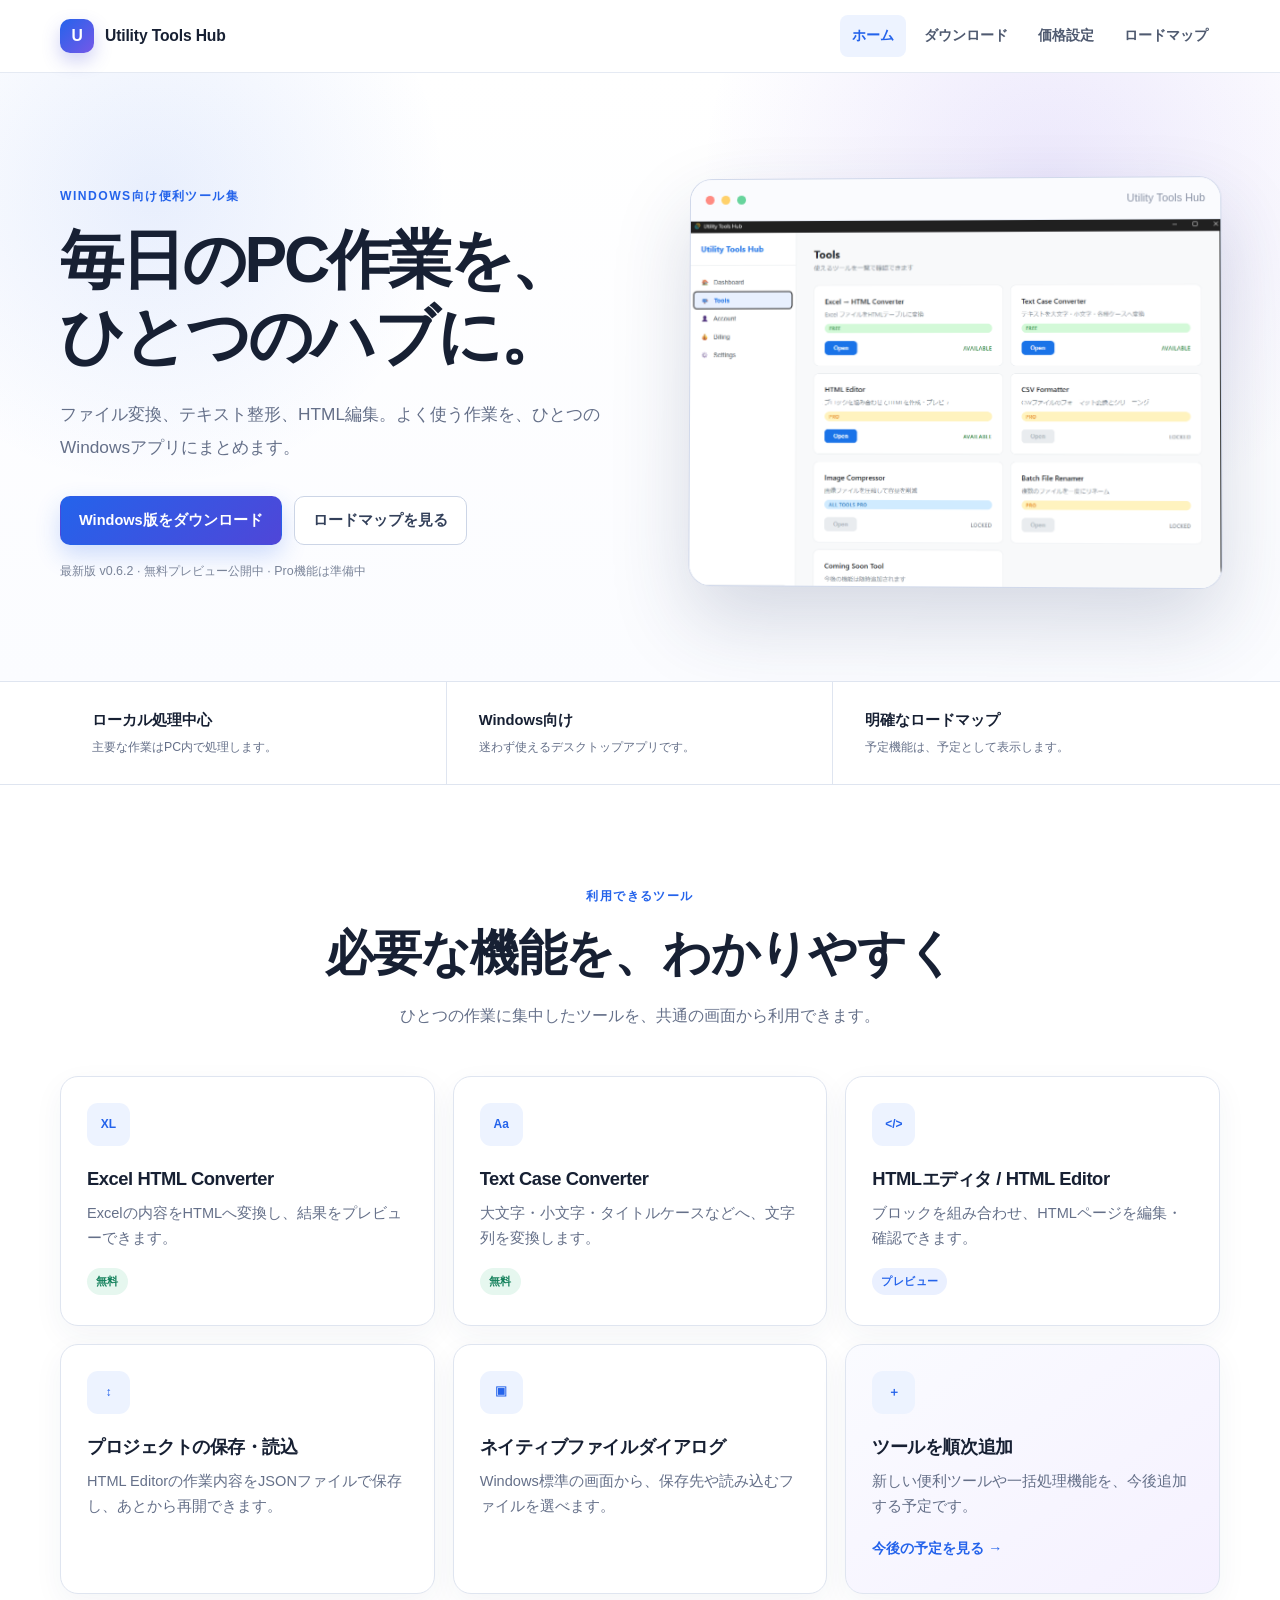
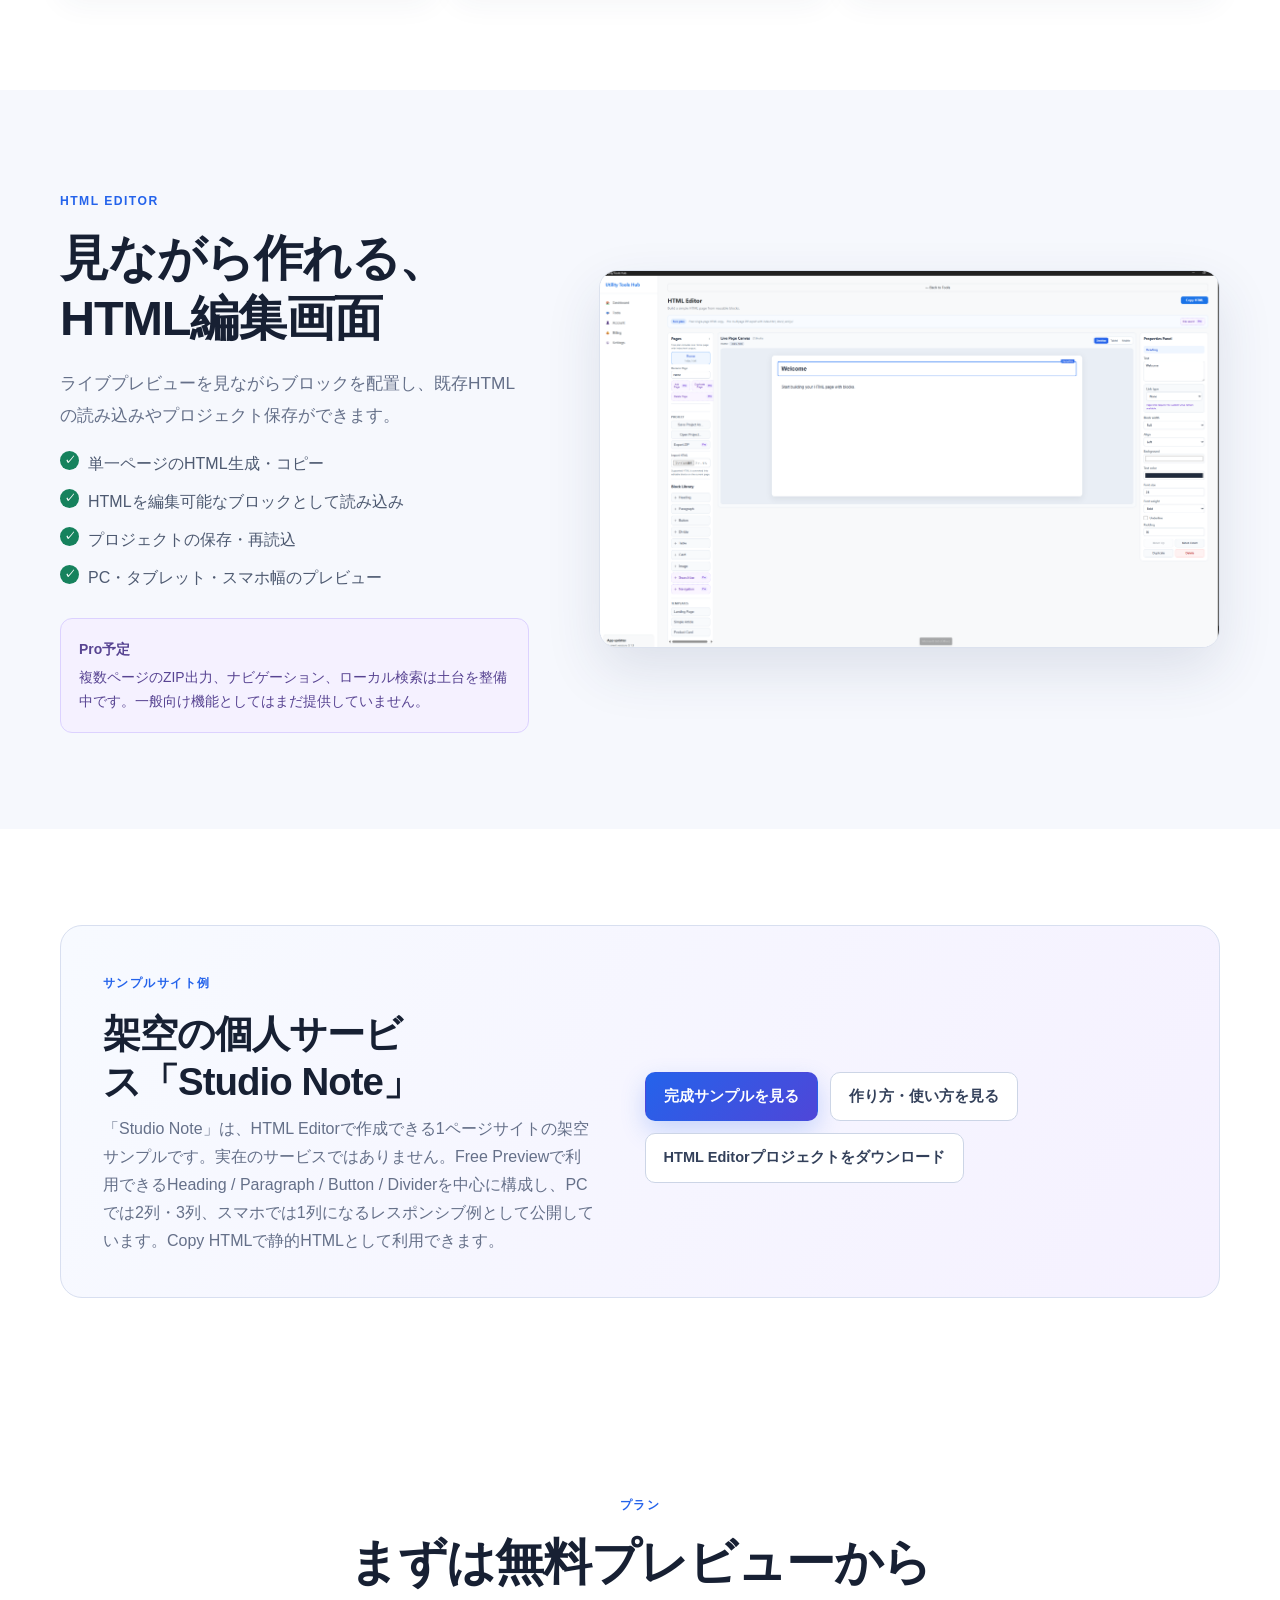
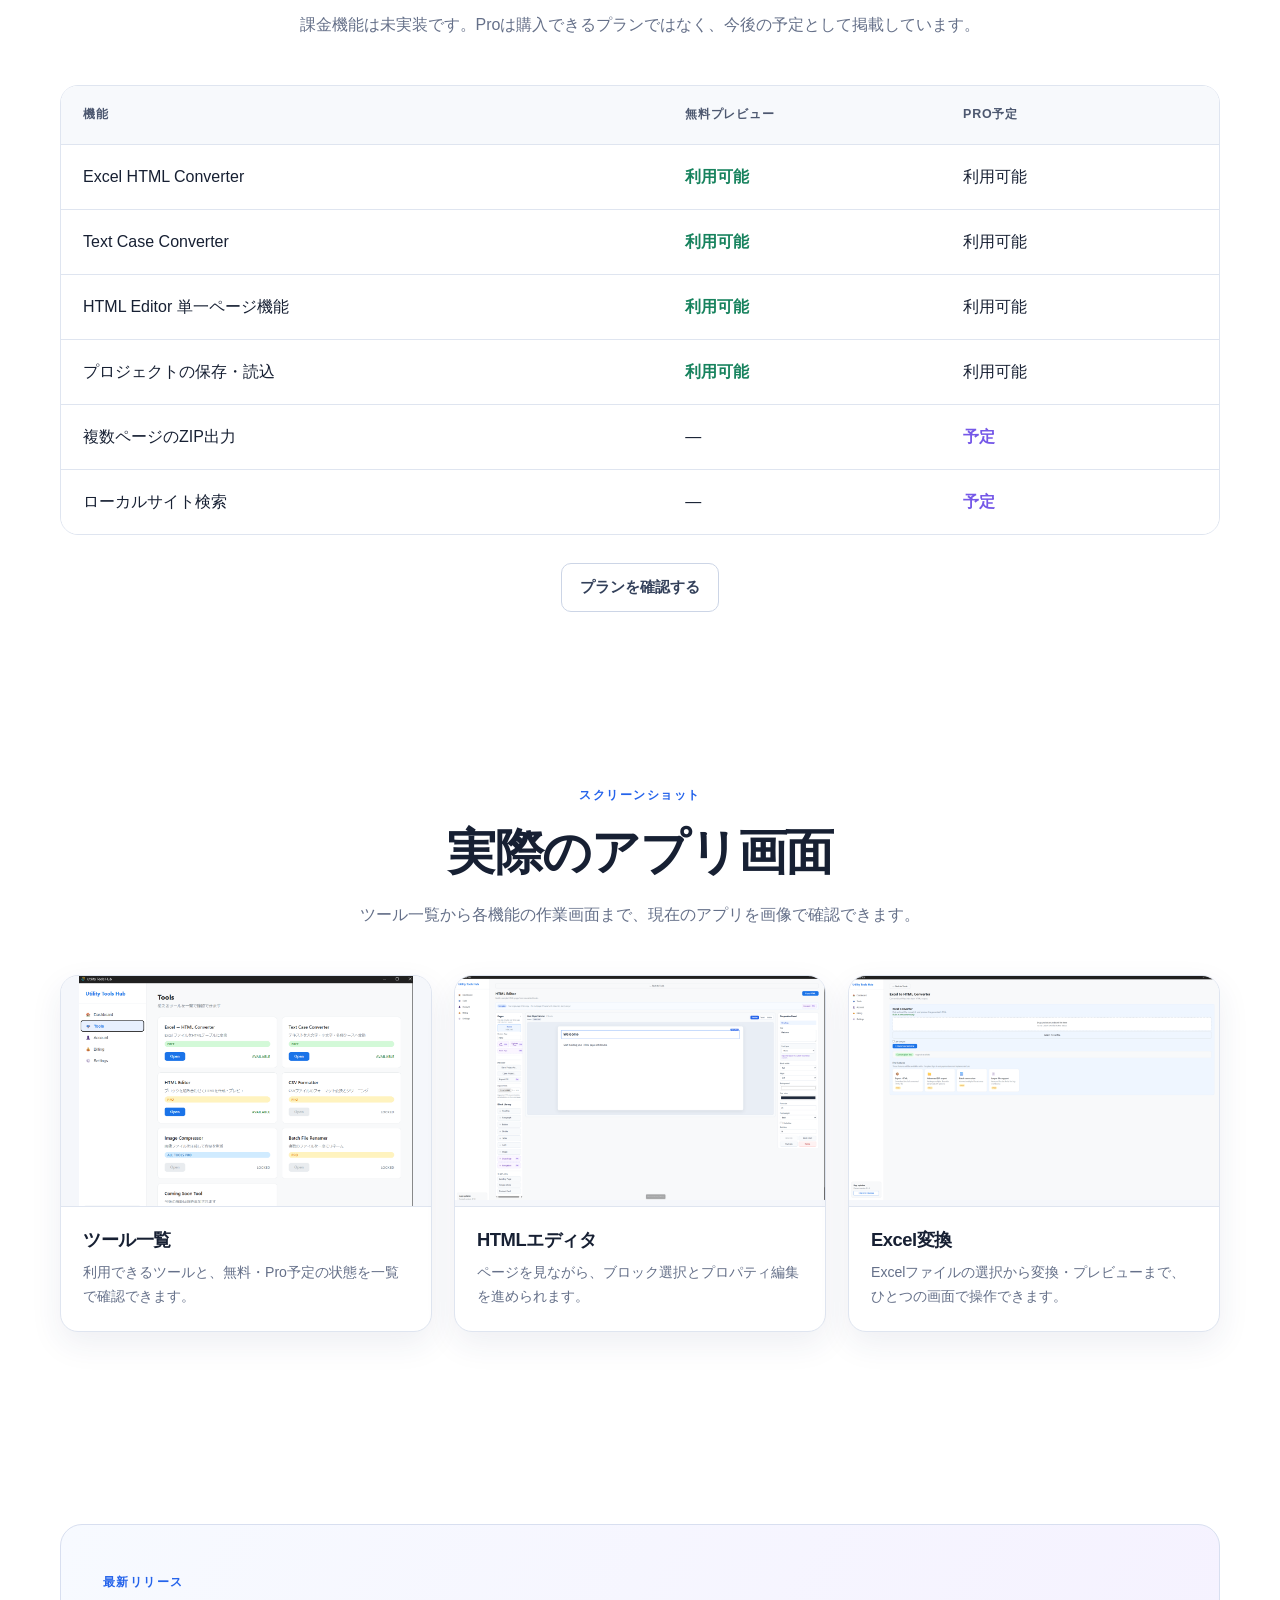
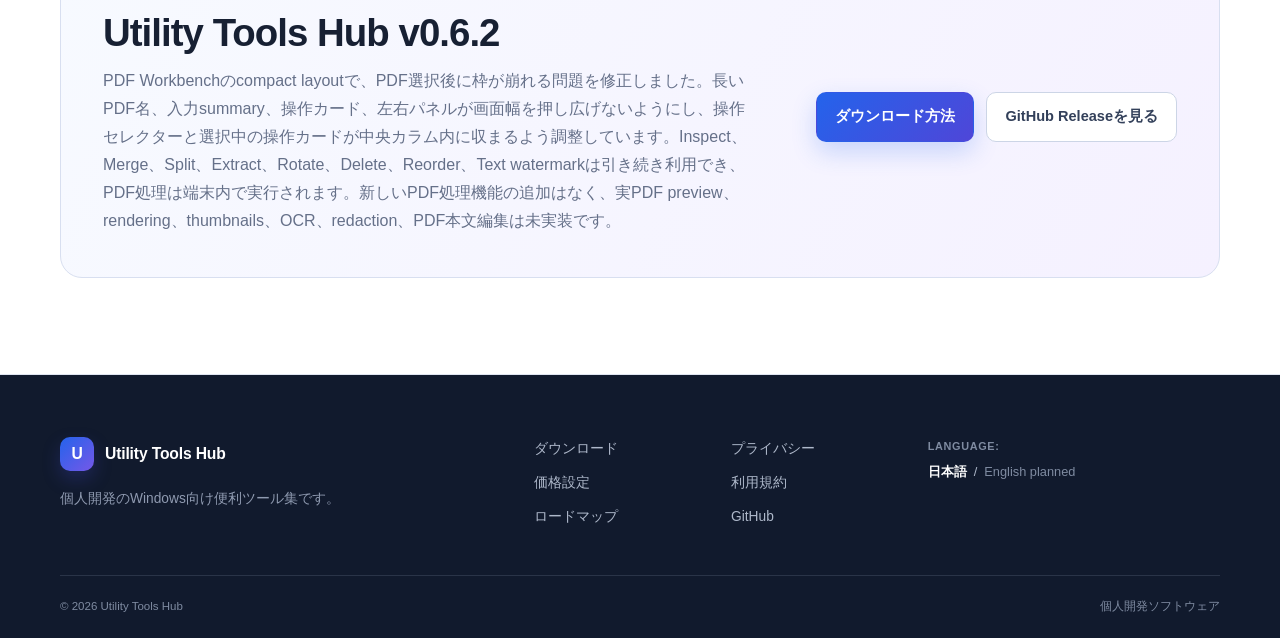
==== index.html @ f4c3e07c "Update website for v0.6.2" ====
<!doctype html>
<html lang="ja">
<head>
  <meta charset="utf-8">
  <meta name="viewport" content="width=device-width, initial-scale=1">
  <meta name="description" content="Utility Tools Hubは、ファイル変換やテキスト整形、HTML編集をまとめたWindows向け便利ツール集です。">
  <title>Utility Tools Hub — 毎日のPC作業をひとつに</title>
  <link rel="canonical" href="https://glaylukis-cpu.github.io/utility-tools-hub-site/">
  <link rel="alternate" hreflang="ja" href="https://glaylukis-cpu.github.io/utility-tools-hub-site/">
  <link rel="stylesheet" href="css/style.css">
</head>
<body>
  <a class="skip-link" href="#main">本文へ移動</a>
  <header class="site-header">
    <div class="container nav-wrap">
      <a class="brand" href="index.html" aria-label="Utility Tools Hub ホーム"><span class="brand-mark">U</span><span>Utility Tools Hub</span></a>
      <nav class="site-nav" aria-label="メインナビゲーション">
        <a href="index.html" aria-current="page">ホーム</a>
        <a href="download.html">ダウンロード</a>
        <a href="pricing.html">価格設定</a>
        <a href="roadmap.html">ロードマップ</a>
      </nav>
    </div>
  </header>

  <main id="main">
    <section class="hero">
      <div class="container hero-grid">
        <div>
          <span class="eyebrow">Windows向け便利ツール集</span>
          <h1>毎日のPC作業を、<br>ひとつのハブに。</h1>
          <p class="hero-copy">ファイル変換、テキスト整形、HTML編集。よく使う作業を、ひとつのWindowsアプリにまとめます。</p>
          <div class="button-row">
            <a class="button button-primary" href="download.html">Windows版をダウンロード</a>
            <a class="button button-secondary" href="roadmap.html">ロードマップを見る</a>
          </div>
          <p class="microcopy">最新版 v0.6.2 · 無料プレビュー公開中 · Pro機能は準備中</p>
        </div>
        <figure class="product-window product-screenshot-frame">
          <div class="window-bar"><span></span><span></span><span></span><small>Utility Tools Hub</small></div>
          <img class="product-screenshot" src="assets/screenshots/tools-overview.png" alt="Utility Tools Hubのツール一覧画面" loading="lazy">
        </figure>
      </div>
    </section>

    <section class="trust-strip" aria-label="製品方針">
      <div class="container trust-grid">
        <div><strong>ローカル処理中心</strong><span>主要な作業はPC内で処理します。</span></div>
        <div><strong>Windows向け</strong><span>迷わず使えるデスクトップアプリです。</span></div>
        <div><strong>明確なロードマップ</strong><span>予定機能は、予定として表示します。</span></div>
      </div>
    </section>

    <section class="section">
      <div class="container">
        <div class="section-heading"><span class="eyebrow">利用できるツール</span><h2>必要な機能を、わかりやすく</h2><p>ひとつの作業に集中したツールを、共通の画面から利用できます。</p></div>
        <div class="card-grid three-col">
          <article class="feature-card"><span class="icon-chip">XL</span><h3>Excel HTML Converter</h3><p>Excelの内容をHTMLへ変換し、結果をプレビューできます。</p><span class="status status-free">無料</span></article>
          <article class="feature-card"><span class="icon-chip">Aa</span><h3>Text Case Converter</h3><p>大文字・小文字・タイトルケースなどへ、文字列を変換します。</p><span class="status status-free">無料</span></article>
          <article class="feature-card"><span class="icon-chip">&lt;/&gt;</span><h3>HTMLエディタ / HTML Editor</h3><p>ブロックを組み合わせ、HTMLページを編集・確認できます。</p><span class="status status-preview">プレビュー</span></article>
          <article class="feature-card"><span class="icon-chip">↕</span><h3>プロジェクトの保存・読込</h3><p>HTML Editorの作業内容をJSONファイルで保存し、あとから再開できます。</p></article>
          <article class="feature-card"><span class="icon-chip">▣</span><h3>ネイティブファイルダイアログ</h3><p>Windows標準の画面から、保存先や読み込むファイルを選べます。</p></article>
          <article class="feature-card feature-card-muted"><span class="icon-chip">＋</span><h3>ツールを順次追加</h3><p>新しい便利ツールや一括処理機能を、今後追加する予定です。</p><a class="text-link" href="roadmap.html">今後の予定を見る →</a></article>
        </div>
      </div>
    </section>

    <section class="section section-tint">
      <div class="container split-layout">
        <div>
          <span class="eyebrow">HTML Editor</span>
          <h2>見ながら作れる、HTML編集画面</h2>
          <p class="lead">ライブプレビューを見ながらブロックを配置し、既存HTMLの読み込みやプロジェクト保存ができます。</p>
          <ul class="check-list">
            <li>単一ページのHTML生成・コピー</li>
            <li>HTMLを編集可能なブロックとして読み込み</li>
            <li>プロジェクトの保存・再読込</li>
            <li>PC・タブレット・スマホ幅のプレビュー</li>
          </ul>
          <div class="planned-note"><strong>Pro予定</strong><span>複数ページのZIP出力、ナビゲーション、ローカル検索は土台を整備中です。一般向け機能としてはまだ提供していません。</span></div>
        </div>
        <figure class="editor-illustration editor-screenshot-frame">
          <img class="editor-screenshot" src="assets/screenshots/html-editor.png" alt="Utility Tools HubのHTMLエディタ画面" loading="lazy">
        </figure>
      </div>
    </section>

    <section class="section">
      <div class="container release-card">
        <div>
          <span class="eyebrow">サンプルサイト例</span>
          <h2>架空の個人サービス「Studio Note」</h2>
          <p>「Studio Note」は、HTML Editorで作成できる1ページサイトの架空サンプルです。実在のサービスではありません。Free Previewで利用できるHeading / Paragraph / Button / Dividerを中心に構成し、PCでは2列・3列、スマホでは1列になるレスポンシブ例として公開しています。Copy HTMLで静的HTMLとして利用できます。</p>
        </div>
        <div class="button-row">
          <a class="button button-primary" href="examples/studio-note/index.html">完成サンプルを見る</a>
          <a class="button button-secondary" href="examples/studio-note/guide.html">作り方・使い方を見る</a>
          <a class="button button-secondary" href="examples/studio-note/studio-note.uth-html-editor.json" download>HTML Editorプロジェクトをダウンロード</a>
        </div>
      </div>
    </section>

    <section class="section">
      <div class="container">
        <div class="section-heading"><span class="eyebrow">プラン</span><h2>まずは無料プレビューから</h2><p>課金機能は未実装です。Proは購入できるプランではなく、今後の予定として掲載しています。</p></div>
        <div class="comparison-wrap">
          <table class="comparison-table">
            <thead><tr><th>機能</th><th>無料プレビュー</th><th>Pro予定</th></tr></thead>
            <tbody>
              <tr><td>Excel HTML Converter</td><td><span class="table-yes">利用可能</span></td><td>利用可能</td></tr>
              <tr><td>Text Case Converter</td><td><span class="table-yes">利用可能</span></td><td>利用可能</td></tr>
              <tr><td>HTML Editor 単一ページ機能</td><td><span class="table-yes">利用可能</span></td><td>利用可能</td></tr>
              <tr><td>プロジェクトの保存・読込</td><td><span class="table-yes">利用可能</span></td><td>利用可能</td></tr>
              <tr><td>複数ページのZIP出力</td><td>—</td><td><span class="table-planned">予定</span></td></tr>
              <tr><td>ローカルサイト検索</td><td>—</td><td><span class="table-planned">予定</span></td></tr>
            </tbody>
          </table>
        </div>
        <div class="center-action"><a class="button button-secondary" href="pricing.html">プランを確認する</a></div>
      </div>
    </section>

    <section class="section section-compact">
      <div class="container">
        <div class="section-heading"><span class="eyebrow">スクリーンショット</span><h2>実際のアプリ画面</h2><p>ツール一覧から各機能の作業画面まで、現在のアプリを画像で確認できます。</p></div>
        <div class="screenshot-grid">
          <figure class="screenshot-card"><img src="assets/screenshots/tools-overview.png" alt="Utility Tools Hubのツール一覧画面" loading="lazy"><figcaption><h3>ツール一覧</h3><p>利用できるツールと、無料・Pro予定の状態を一覧で確認できます。</p></figcaption></figure>
          <figure class="screenshot-card"><img src="assets/screenshots/html-editor.png" alt="Utility Tools HubのHTMLエディタ画面" loading="lazy"><figcaption><h3>HTMLエディタ</h3><p>ページを見ながら、ブロック選択とプロパティ編集を進められます。</p></figcaption></figure>
          <figure class="screenshot-card"><img src="assets/screenshots/excel-converter.png" alt="Utility Tools HubのExcel変換画面" loading="lazy"><figcaption><h3>Excel変換</h3><p>Excelファイルの選択から変換・プレビューまで、ひとつの画面で操作できます。</p></figcaption></figure>
        </div>
      </div>
    </section>

    <section class="section">
      <div class="container release-card">
        <div><span class="eyebrow">最新リリース</span><h2>Utility Tools Hub v0.6.2</h2><p>PDF Workbenchのcompact layoutで、PDF選択後に枠が崩れる問題を修正しました。長いPDF名、入力summary、操作カード、左右パネルが画面幅を押し広げないようにし、操作セレクターと選択中の操作カードが中央カラム内に収まるよう調整しています。Inspect、Merge、Split、Extract、Rotate、Delete、Reorder、Text watermarkは引き続き利用でき、PDF処理は端末内で実行されます。新しいPDF処理機能の追加はなく、実PDF preview、rendering、thumbnails、OCR、redaction、PDF本文編集は未実装です。</p></div>
        <div class="button-row"><a class="button button-primary" href="download.html">ダウンロード方法</a><a class="button button-secondary" href="https://github.com/glaylukis-cpu/utility-tools-hub/releases/tag/v0.6.2">GitHub Releaseを見る</a></div>
      </div>
    </section>
  </main>

  <footer class="site-footer"><div class="container footer-grid"><div><a class="brand footer-brand" href="index.html"><span class="brand-mark">U</span><span>Utility Tools Hub</span></a><p>個人開発のWindows向け便利ツール集です。</p></div><div class="footer-links"><a href="download.html">ダウンロード</a><a href="pricing.html">価格設定</a><a href="roadmap.html">ロードマップ</a></div><div class="footer-links"><a href="privacy.html">プライバシー</a><a href="terms.html">利用規約</a><a href="https://github.com/glaylukis-cpu/utility-tools-hub">GitHub</a></div><div class="language-switcher" aria-label="表示言語"><span class="language-label">Language:</span><span class="language-current" lang="ja" aria-current="true">日本語</span><span aria-hidden="true">/</span><span class="language-planned" lang="en">English planned</span></div></div><div class="container footer-bottom"><span>© 2026 Utility Tools Hub</span><span>個人開発ソフトウェア</span></div></footer>
</body>
</html>
---- css/style.css ----
:root {
  --ink: #172033;
  --muted: #657089;
  --line: #dfe5f0;
  --surface: #ffffff;
  --surface-soft: #f6f8fd;
  --blue: #2463eb;
  --blue-dark: #1847b8;
  --purple: #7558e8;
  --green: #16825d;
  --amber: #9a6410;
  --shadow: 0 22px 55px rgba(40, 57, 96, .12);
  --radius: 18px;
}

* { box-sizing: border-box; }
html { scroll-behavior: smooth; }
body { margin: 0; color: var(--ink); background: var(--surface); font-family: -apple-system, BlinkMacSystemFont, "Segoe UI", "Yu Gothic UI", "Yu Gothic", "Hiragino Kaku Gothic ProN", Meiryo, sans-serif; line-height: 1.75; overflow-wrap: anywhere; -webkit-font-smoothing: antialiased; }
a { color: inherit; }
img { display: block; max-width: 100%; }
button, input { font: inherit; }
h1, h2, h3, p { margin-top: 0; }
h1, h2, h3 { line-height: 1.24; letter-spacing: -.025em; text-wrap: balance; }
h1 { font-size: clamp(2.6rem, 5.2vw, 4.6rem); margin-bottom: 24px; }
h2 { font-size: clamp(2rem, 3.8vw, 3.25rem); margin-bottom: 18px; }
h3 { font-size: 1.15rem; }

.container { width: min(1160px, calc(100% - 40px)); margin-inline: auto; }
.narrow { width: min(840px, calc(100% - 40px)); }
.skip-link { position: fixed; z-index: 100; top: 10px; left: 10px; padding: 10px 14px; border-radius: 8px; color: #fff; background: var(--ink); transform: translateY(-150%); }
.skip-link:focus { transform: translateY(0); }

.site-header { position: sticky; z-index: 20; top: 0; border-bottom: 1px solid rgba(223, 229, 240, .8); background: rgba(255, 255, 255, .94); backdrop-filter: blur(14px); }
.nav-wrap { min-height: 72px; display: flex; align-items: center; justify-content: space-between; gap: 28px; }
.brand { display: inline-flex; align-items: center; gap: 11px; color: var(--ink); font-size: .98rem; font-weight: 750; text-decoration: none; letter-spacing: -.01em; }
.brand-mark { width: 34px; height: 34px; display: inline-grid; place-items: center; border-radius: 10px; color: #fff; background: linear-gradient(135deg, var(--blue), var(--purple)); box-shadow: 0 8px 18px rgba(67, 76, 214, .25); }
.site-nav { display: flex; align-items: center; gap: 6px; }
.site-nav a { padding: 8px 12px; border-radius: 8px; color: #4f5a70; font-size: .9rem; font-weight: 600; text-decoration: none; }
.site-nav a:hover, .site-nav a[aria-current="page"] { color: var(--blue); background: #edf3ff; }

.hero { overflow: hidden; padding: 104px 0 94px; background: radial-gradient(circle at 82% 18%, rgba(117, 88, 232, .14), transparent 30%), radial-gradient(circle at 12% 20%, rgba(36, 99, 235, .1), transparent 24%), linear-gradient(#fff, #fbfcff); }
.hero-grid { display: grid; grid-template-columns: 1.02fr .98fr; align-items: center; gap: 72px; }
.eyebrow { display: inline-block; margin-bottom: 16px; color: var(--blue); font-size: .76rem; font-weight: 800; letter-spacing: .12em; text-transform: uppercase; }
.hero h1 { max-width: 680px; font-size: clamp(2.75rem, 5vw, 4.35rem); line-height: 1.18; letter-spacing: -.05em; word-break: keep-all; overflow-wrap: normal; text-wrap: balance; }
.hero-copy, .lead { max-width: 650px; color: var(--muted); font-size: 1.08rem; line-height: 1.9; text-wrap: pretty; }
.button-row { display: flex; flex-wrap: wrap; gap: 12px; margin-top: 32px; }
.button { min-height: 46px; display: inline-flex; align-items: center; justify-content: center; padding: 11px 18px; border: 1px solid transparent; border-radius: 10px; font-size: .91rem; font-weight: 750; text-align: center; text-decoration: none; transition: transform .15s ease, box-shadow .15s ease, background .15s ease; }
.button:hover { transform: translateY(-1px); }
.button-primary { color: #fff; background: linear-gradient(135deg, var(--blue), #4f46d8); box-shadow: 0 10px 24px rgba(36, 99, 235, .22); }
.button-primary:hover { box-shadow: 0 14px 30px rgba(36, 99, 235, .3); }
.button-secondary { border-color: #ccd5e6; color: #33405a; background: #fff; }
.button-secondary:hover { border-color: #aebbd2; background: #f8faff; }
.button-full { width: 100%; }
.button-disabled { width: 100%; color: #7b8496; background: #eef1f6; cursor: not-allowed; }
.microcopy { margin: 16px 0 0; color: #7a8499; font-size: .78rem; }

.product-window { overflow: hidden; border: 1px solid rgba(203, 212, 232, .9); border-radius: 22px; background: #fff; box-shadow: 0 35px 80px rgba(41, 54, 100, .18); transform: perspective(1200px) rotateY(-2deg) rotateX(1deg); }
.product-screenshot-frame { margin: 0; }
.product-screenshot { width: 100%; max-width: 100%; height: auto; object-fit: contain; object-position: top; background: #f7f9fd; }
.window-bar { height: 42px; display: flex; align-items: center; gap: 7px; padding: 0 15px; border-bottom: 1px solid #e5e9f2; background: #fafbfe; }
.window-bar span { width: 9px; height: 9px; border-radius: 50%; background: #d2d8e4; }
.window-bar span:first-child { background: #ff8b82; }
.window-bar span:nth-child(2) { background: #ffd16b; }
.window-bar span:nth-child(3) { background: #67d49c; }
.window-bar small { margin-left: auto; color: #8a93a6; font-size: .68rem; }
.window-content { min-height: 390px; display: grid; grid-template-columns: 92px 1fr; }
.mini-sidebar { display: flex; flex-direction: column; align-items: center; gap: 15px; padding: 22px 15px; color: #fff; background: #18223a; }
.mini-sidebar b { margin-bottom: 18px; font-size: .8rem; }
.mini-sidebar span { width: 42px; height: 7px; border-radius: 8px; background: #43506b; }
.mini-sidebar .active-line { background: #7595ff; }
.mini-main { padding: 30px 25px; background: #f7f9fd; }
.mini-heading { width: 38%; height: 15px; margin-bottom: 25px; border-radius: 8px; background: #cfd7e7; }
.tool-row { display: grid; grid-template-columns: 42px 1fr auto; align-items: center; gap: 12px; margin-bottom: 13px; padding: 16px; border: 1px solid #e3e8f2; border-radius: 12px; background: #fff; box-shadow: 0 6px 16px rgba(62, 74, 112, .06); }
.tool-row i { width: 42px; height: 42px; display: grid; place-items: center; border-radius: 10px; color: #335fd2; background: #eaf0ff; font-size: .74rem; font-style: normal; font-weight: 800; }
.tool-row b, .tool-row span { display: block; }
.tool-row b { font-size: .74rem; }
.tool-row span { margin-top: 3px; color: #8a93a6; font-size: .61rem; }
.tool-row em { padding: 4px 7px; border-radius: 10px; color: #2a7d5c; background: #e7f7ef; font-size: .55rem; font-style: normal; font-weight: 700; }

.trust-strip { border-block: 1px solid var(--line); background: #fff; }
.trust-grid { display: grid; grid-template-columns: repeat(3, 1fr); }
.trust-grid div { padding: 26px 32px; border-right: 1px solid var(--line); }
.trust-grid div:last-child { border-right: 0; }
.trust-grid strong, .trust-grid span { display: block; }
.trust-grid strong { font-size: .92rem; }
.trust-grid span { margin-top: 3px; color: var(--muted); font-size: .77rem; }

.section { padding: 96px 0; }
.section-compact { padding-top: 72px; }
.section-tint { background: var(--surface-soft); }
.section-heading { max-width: 720px; margin: 0 auto 46px; text-align: center; }
.section-heading p { color: var(--muted); }
.card-grid { display: grid; gap: 18px; }
.three-col { grid-template-columns: repeat(3, 1fr); }
.feature-card { position: relative; min-height: 250px; padding: 26px; border: 1px solid var(--line); border-radius: var(--radius); background: #fff; box-shadow: 0 10px 30px rgba(40, 57, 96, .05); }
.feature-card h3 { margin: 22px 0 10px; }
.feature-card p { color: var(--muted); font-size: .91rem; }
.feature-card-muted { background: linear-gradient(145deg, #fafbff, #f5f1ff); }
.icon-chip { width: 43px; height: 43px; display: grid; place-items: center; border-radius: 11px; color: var(--blue); background: #edf3ff; font-size: .75rem; font-weight: 800; }
.status { display: inline-flex; align-items: center; width: fit-content; padding: 4px 9px; border-radius: 99px; font-size: .66rem; font-weight: 800; letter-spacing: .04em; text-transform: uppercase; }
.status-free { color: var(--green); background: #e6f7ef; }
.status-preview { color: var(--blue); background: #eaf0ff; }
.status-planned { color: #6646c8; background: #f0ebff; }
.status-neutral { color: #5e687c; background: #eef1f5; }
.text-link { color: var(--blue); font-size: .88rem; font-weight: 750; text-decoration: none; }
.text-link:hover { text-decoration: underline; }

.split-layout { display: grid; grid-template-columns: .86fr 1.14fr; align-items: center; gap: 70px; }
.check-list { display: grid; gap: 10px; padding: 0; list-style: none; }
.check-list li { position: relative; padding-left: 28px; color: #4e5a71; }
.check-list li::before { content: "✓"; position: absolute; left: 0; top: 1px; width: 19px; height: 19px; display: grid; place-items: center; border-radius: 50%; color: #fff; background: var(--green); font-size: .68rem; font-weight: 900; }
.planned-note { display: grid; gap: 4px; margin-top: 26px; padding: 18px; border: 1px solid #dcd2ff; border-radius: 12px; color: #584492; background: #f5f1ff; font-size: .87rem; }
.editor-illustration { overflow: hidden; border: 1px solid #dce2ee; border-radius: 18px; background: #fff; box-shadow: var(--shadow); }
.editor-screenshot-frame { margin: 0; }
.editor-screenshot { width: 100%; max-width: 100%; height: auto; object-fit: contain; object-position: top; background: #f5f7fb; }
.editor-top { display: flex; justify-content: center; gap: 6px; padding: 10px; border-bottom: 1px solid #e5e9f2; }
.editor-top span { padding: 5px 9px; border-radius: 6px; color: #71809a; background: #f2f4f8; font-size: .55rem; }
.editor-top span:first-child { color: var(--blue); background: #eaf0ff; }
.editor-body { min-height: 360px; display: grid; grid-template-columns: 95px 1fr 95px; }
.editor-body aside { display: flex; flex-direction: column; gap: 9px; padding: 17px 12px; color: #7b869a; background: #fafbfc; font-size: .53rem; }
.editor-body aside b { margin-bottom: 6px; color: #3a465c; }
.editor-body aside span { padding: 7px; border: 1px solid #e2e7ef; border-radius: 6px; background: #fff; }
.editor-canvas { padding: 23px 18px; background: #eef1f6; }
.canvas-page { min-height: 310px; padding: 32px 27px; border: 1px solid #dce1ea; border-radius: 6px; background: #fff; box-shadow: 0 8px 18px rgba(38, 50, 80, .08); }
.canvas-page small { color: var(--purple); font-size: .45rem; font-weight: 800; letter-spacing: .12em; }
.canvas-page h3 { margin: 13px 0 6px; font-size: 1rem; }
.canvas-page p { color: #7b8496; font-size: .58rem; }
.canvas-page button { padding: 7px 10px; border: 0; border-radius: 5px; color: #fff; background: var(--blue); font-size: .5rem; }
.canvas-cards { display: grid; grid-template-columns: repeat(2, 1fr); gap: 8px; margin-top: 24px; }
.canvas-cards i { height: 60px; border-radius: 6px; background: linear-gradient(135deg, #e9efff, #f2edff); }

.comparison-wrap { overflow-x: auto; border: 1px solid var(--line); border-radius: var(--radius); }
.comparison-table { width: 100%; border-collapse: collapse; background: #fff; }
.comparison-table th, .comparison-table td { padding: 18px 22px; border-bottom: 1px solid var(--line); text-align: left; }
.comparison-table th { color: #4d5870; background: #f7f9fc; font-size: .78rem; text-transform: uppercase; letter-spacing: .06em; }
.comparison-table tbody tr:last-child td { border-bottom: 0; }
.comparison-table td:not(:first-child) { width: 24%; }
.table-yes { color: var(--green); font-weight: 750; }
.table-planned { color: var(--purple); font-weight: 750; }
.center-action { margin-top: 28px; text-align: center; }
.screenshot-grid { display: grid; grid-template-columns: repeat(3, minmax(0, 1fr)); gap: 22px; }
.screenshot-card { overflow: hidden; margin: 0; border: 1px solid var(--line); border-radius: var(--radius); background: #fff; box-shadow: 0 12px 32px rgba(40, 57, 96, .08); }
.screenshot-card img { width: 100%; max-width: 100%; aspect-ratio: 16 / 10; object-fit: contain; object-position: top; border-bottom: 1px solid var(--line); background: #f5f7fb; }
.screenshot-card figcaption { padding: 22px; }
.screenshot-card h3 { margin-bottom: 8px; }
.screenshot-card p { margin: 0; color: var(--muted); font-size: .88rem; }
.release-card { display: flex; align-items: center; justify-content: space-between; gap: 50px; padding: 42px; border: 1px solid #d8dff0; border-radius: 22px; background: linear-gradient(120deg, #f7faff, #f5f1ff); }
.release-card h2 { margin-bottom: 10px; font-size: clamp(1.7rem, 3vw, 2.5rem); }
.release-card p { max-width: 650px; margin-bottom: 0; color: var(--muted); }

.page-hero { padding: 90px 0 115px; color: #fff; background: radial-gradient(circle at 80% 20%, rgba(151, 121, 255, .35), transparent 32%), linear-gradient(135deg, #14254d, #243e89 58%, #4d36a7); text-align: center; }
.page-hero h1 { margin-bottom: 16px; font-size: clamp(2.5rem, 5vw, 4.3rem); }
.page-hero p { max-width: 700px; margin-inline: auto; color: #dce5ff; font-size: 1.06rem; }
.page-hero .eyebrow { color: #aecdff; }
.page-hero-small { padding-bottom: 95px; }
.section-pull-up { padding-top: 0; transform: translateY(-55px); margin-bottom: -55px; }
.download-panel { padding: 34px; border: 1px solid var(--line); border-radius: 22px; background: #fff; box-shadow: var(--shadow); }
.download-heading { display: flex; align-items: center; gap: 17px; padding-bottom: 26px; border-bottom: 1px solid var(--line); }
.download-heading h2 { margin-bottom: 4px; font-size: 1.5rem; }
.download-heading p { margin: 0; color: var(--muted); }
.download-icon { width: 52px; height: 52px; display: grid; place-items: center; border-radius: 14px; color: #fff; background: linear-gradient(135deg, var(--blue), var(--purple)); font-size: 1.4rem; font-weight: 800; }
.download-options { display: grid; grid-template-columns: repeat(2, 1fr); gap: 16px; margin-top: 26px; }
.download-option { padding: 23px; border: 1px solid var(--line); border-radius: 15px; background: #fbfcfe; }
.download-option.recommended { border-color: #afc5ff; background: #f6f9ff; }
.download-option h3 { margin: 17px 0 8px; }
.download-option p { min-height: 72px; color: var(--muted); font-size: .87rem; }
.download-source { margin: 20px 0 0; color: #7a8497; font-size: .76rem; text-align: center; }
.download-screenshot { display: grid; grid-template-columns: minmax(0, 1.35fr) minmax(220px, .65fr); align-items: center; gap: 24px; margin: 20px 0 0; padding: 18px; border: 1px solid var(--line); border-radius: 16px; background: #fff; box-shadow: 0 10px 28px rgba(40, 57, 96, .06); }
.download-screenshot img { width: 100%; max-width: 100%; aspect-ratio: 16 / 9; object-fit: cover; object-position: top; border: 1px solid #d7deeb; border-radius: 12px; background: #f5f7fb; box-shadow: 0 8px 20px rgba(40, 57, 96, .08); }
.download-screenshot figcaption { padding-right: 8px; }
.download-screenshot h2 { margin-bottom: 8px; font-size: 1.25rem; }
.download-screenshot p { margin: 0; color: var(--muted); font-size: .88rem; }
.info-card, .notice-card { margin-top: 20px; padding: 26px; border: 1px solid var(--line); border-radius: 16px; background: #fff; }
.info-card h2 { margin-bottom: 8px; font-size: 1.2rem; }
.info-card p, .notice-card p { margin-bottom: 8px; color: var(--muted); }
.warning-soft { border-color: #efd9a8; background: #fffaf0; }
.plain-list { margin: 0; padding-left: 20px; color: var(--muted); }

.roadmap-grid { display: grid; grid-template-columns: repeat(3, 1fr); align-items: start; gap: 18px; }
.roadmap-column { padding: 27px; border: 1px solid var(--line); border-radius: var(--radius); background: #fff; box-shadow: 0 12px 30px rgba(40, 57, 96, .07); }
.roadmap-column > h2 { margin-bottom: 24px; font-size: 1.45rem; }
.roadmap-label { display: flex; align-items: center; gap: 8px; margin-bottom: 12px; color: var(--muted); font-size: .7rem; font-weight: 800; letter-spacing: .08em; text-transform: uppercase; }
.roadmap-label span { width: 9px; height: 9px; border-radius: 50%; background: var(--green); box-shadow: 0 0 0 5px #e5f7ef; }
.roadmap-progress .roadmap-label span { background: var(--blue); box-shadow: 0 0 0 5px #e8efff; }
.roadmap-planned .roadmap-label span { background: var(--purple); box-shadow: 0 0 0 5px #f0ebff; }
.roadmap-item { padding: 20px 0; border-top: 1px solid var(--line); }
.roadmap-item small { color: var(--green); font-weight: 800; }
.roadmap-item h3 { margin: 5px 0 8px; }
.roadmap-item p { margin: 0; color: var(--muted); font-size: .86rem; }
.roadmap-disclaimer { margin-top: 22px; padding: 23px; border-radius: 14px; color: #5f697d; background: #f5f7fb; text-align: center; }
.roadmap-disclaimer p { margin: 5px 0 0; }

.pricing-grid { max-width: 900px; display: grid; grid-template-columns: repeat(2, 1fr); align-items: stretch; gap: 20px; margin: 0 auto; }
.price-card { display: flex; flex-direction: column; padding: 34px; border: 1px solid var(--line); border-radius: 20px; background: #fff; box-shadow: 0 14px 40px rgba(40, 57, 96, .08); }
.price-card.featured { border-color: #9eb8ff; box-shadow: 0 20px 50px rgba(43, 91, 204, .14); }
.price-card h2 { margin: 20px 0 5px; font-size: 1.5rem; }
.price { margin-bottom: 14px; font-size: 2rem; font-weight: 850; letter-spacing: -.04em; }
.price-card > p { color: var(--muted); }
.price-card .check-list { flex: 1; margin: 18px 0 28px; }
.notice-card { max-width: 900px; margin: 22px auto 0; border-color: #ded4ff; background: #f7f4ff; }
.faq-block { margin-top: 90px; }
.faq-grid { display: grid; grid-template-columns: repeat(2, 1fr); gap: 16px; }
.faq-grid article { padding: 24px; border: 1px solid var(--line); border-radius: 14px; }
.faq-grid h3 { margin-bottom: 8px; }
.faq-grid p { margin: 0; color: var(--muted); font-size: .9rem; }

.legal-container { width: min(820px, calc(100% - 40px)); }
.legal-card { padding: 42px; border: 1px solid var(--line); border-radius: 20px; background: #fff; box-shadow: var(--shadow); }
.legal-intro { color: #4f5b72; font-size: 1.08rem; }
.legal-card h2 { margin: 34px 0 9px; font-size: 1.2rem; }
.legal-card p { color: var(--muted); }
.legal-note { margin-top: 36px; padding: 18px; border-radius: 10px; color: #687286; background: #f3f5f8; font-size: .86rem; }

.site-footer { padding: 62px 0 22px; border-top: 1px solid var(--line); background: #111a2d; color: #dce3f1; }
.footer-grid { display: grid; grid-template-columns: 1.5fr .55fr .55fr 1fr; gap: 36px; }
.footer-brand { color: #fff; }
.footer-grid p { max-width: 360px; margin: 16px 0 0; color: #8f9ab0; font-size: .86rem; }
.footer-links { display: flex; flex-direction: column; gap: 10px; }
.footer-links a { color: #aeb8ca; font-size: .86rem; text-decoration: none; }
.footer-links a:hover, .footer-links a[aria-current="page"] { color: #fff; }
.language-switcher { display: flex; align-content: flex-start; align-items: center; flex-wrap: wrap; gap: 5px 7px; color: #aeb8ca; font-size: .8rem; }
.language-label { flex-basis: 100%; color: #7f8ba1; font-size: .68rem; font-weight: 750; letter-spacing: .06em; text-transform: uppercase; }
.language-current { color: #fff; font-weight: 750; }
.language-planned { color: #7f8ba1; }
.footer-bottom { display: flex; justify-content: space-between; gap: 20px; margin-top: 46px; padding-top: 20px; border-top: 1px solid #2a3448; color: #7f8ba1; font-size: .72rem; }

:focus-visible { outline: 3px solid rgba(36, 99, 235, .35); outline-offset: 3px; }

@media (max-width: 900px) {
  .hero-grid, .split-layout { grid-template-columns: 1fr; }
  .hero-grid { gap: 55px; }
  .three-col { grid-template-columns: repeat(2, 1fr); }
  .trust-grid { grid-template-columns: 1fr; }
  .trust-grid div { border-right: 0; border-bottom: 1px solid var(--line); }
  .trust-grid div:last-child { border-bottom: 0; }
  .release-card { align-items: flex-start; flex-direction: column; }
  .roadmap-grid { grid-template-columns: 1fr; }
  .roadmap-column { display: grid; grid-template-columns: repeat(2, 1fr); gap: 0 22px; }
  .roadmap-column > .roadmap-label, .roadmap-column > h2 { grid-column: 1 / -1; }
  .screenshot-grid, .download-screenshot { grid-template-columns: 1fr; }
  .language-switcher { grid-column: 1 / -1; }
}

@media (max-width: 680px) {
  .container, .narrow, .legal-container { width: min(100% - 28px, 1160px); }
  .nav-wrap { min-height: auto; padding: 14px 0 10px; flex-direction: column; gap: 10px; }
  .site-header { position: static; }
  .site-nav { width: 100%; justify-content: center; overflow-x: auto; }
  .site-nav a { padding: 7px 9px; font-size: .79rem; white-space: nowrap; }
  .hero { padding: 70px 0; }
  h1 { font-size: clamp(2.2rem, 10vw, 3.15rem); }
  .hero h1 { font-size: clamp(2.35rem, 11vw, 3.15rem); line-height: 1.2; letter-spacing: -.045em; }
  .hero-copy, .lead { font-size: 1rem; line-height: 1.85; }
  .window-content { min-height: 330px; grid-template-columns: 58px 1fr; }
  .mini-sidebar { padding-inline: 8px; }
  .mini-sidebar span { width: 28px; }
  .mini-main { padding: 20px 13px; }
  .tool-row { grid-template-columns: 37px 1fr; padding: 12px; }
  .tool-row em { display: none; }
  .three-col, .screenshot-grid, .download-options, .pricing-grid, .faq-grid { grid-template-columns: 1fr; }
  .section { padding: 70px 0; }
  .editor-body { grid-template-columns: 65px 1fr; }
  .editor-body aside:last-child { display: none; }
  .editor-canvas { padding: 14px 10px; }
  .canvas-page { padding: 24px 18px; }
  .comparison-table th, .comparison-table td { min-width: 150px; padding: 14px; font-size: .79rem; }
  .release-card, .download-panel, .price-card, .legal-card { padding: 25px; }
  .page-hero { padding: 68px 0 100px; }
  .page-hero h1 { font-size: 2.55rem; }
  .roadmap-column { display: block; }
  .footer-grid { grid-template-columns: 1fr 1fr; }
  .footer-grid > div:first-child { grid-column: 1 / -1; }
  .language-switcher { grid-column: 1 / -1; }
  .footer-bottom { align-items: flex-start; flex-direction: column; }
}

@media (prefers-reduced-motion: reduce) {
  html { scroll-behavior: auto; }
  .button { transition: none; }
}
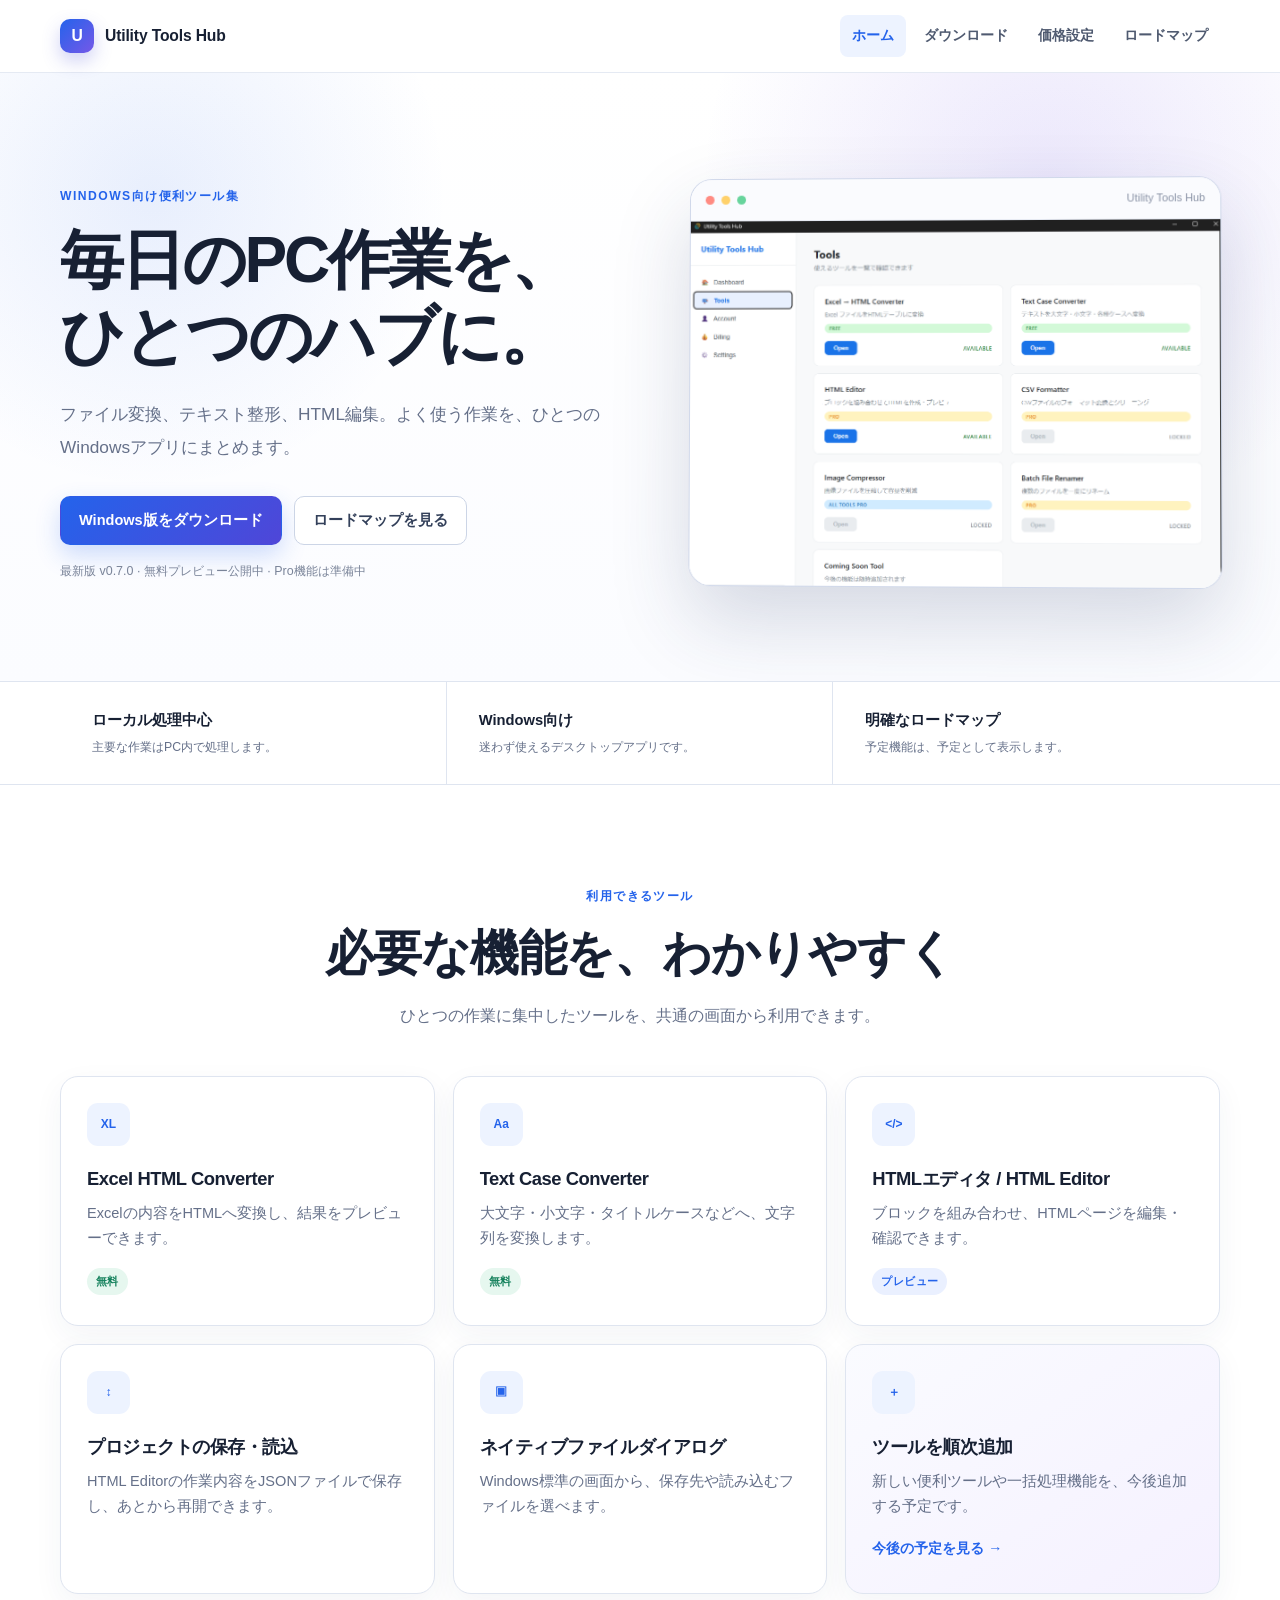
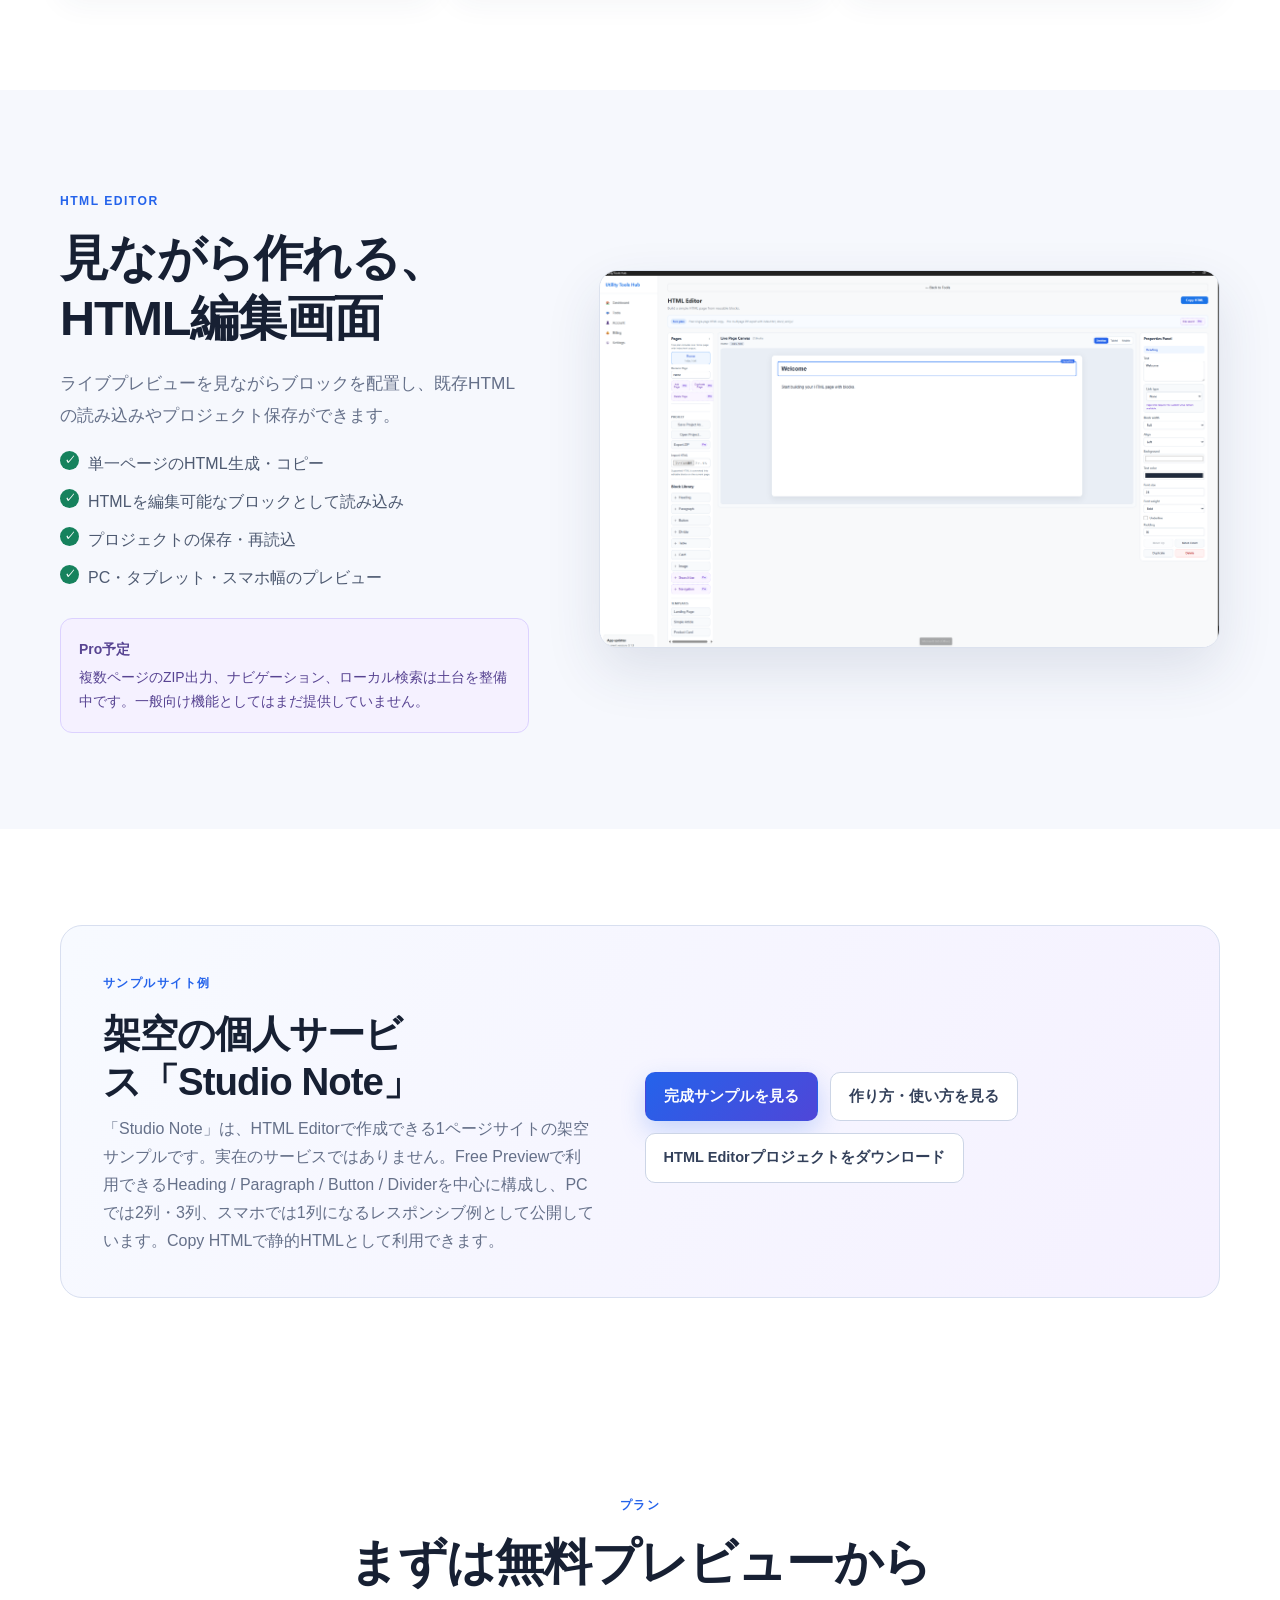
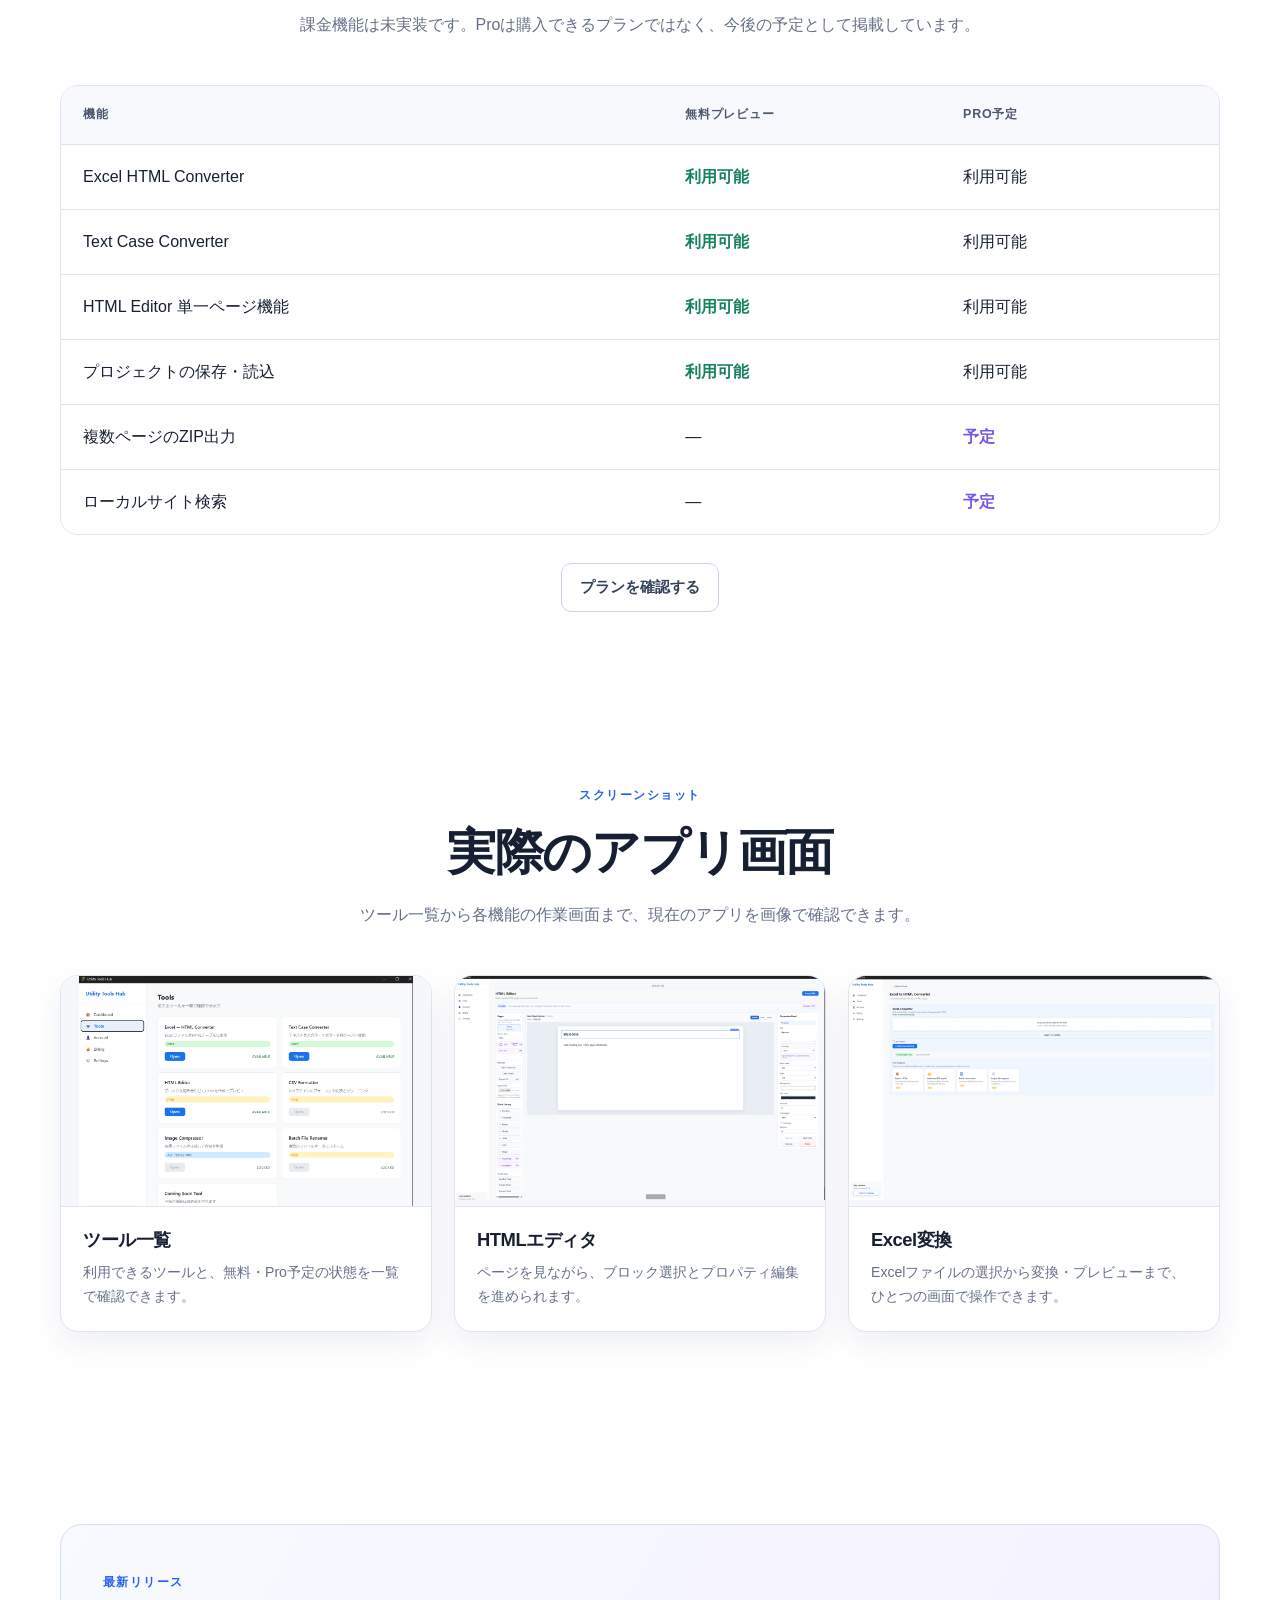
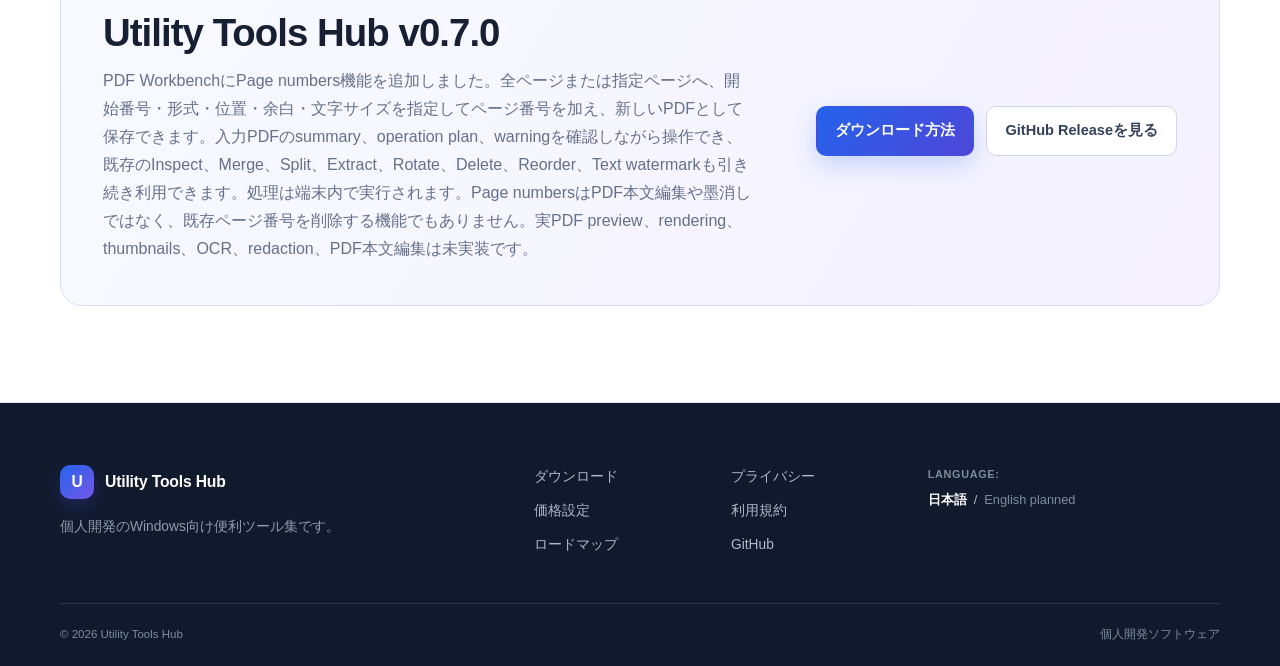
==== commit 9d4a04bf: "Update website for v0.7.0" ====
--- a/index.html
+++ b/index.html
@@ -34,7 +34,7 @@
             <a class="button button-primary" href="download.html">Windows版をダウンロード</a>
             <a class="button button-secondary" href="roadmap.html">ロードマップを見る</a>
           </div>
-          <p class="microcopy">最新版 v0.6.2 · 無料プレビュー公開中 · Pro機能は準備中</p>
+          <p class="microcopy">最新版 v0.7.0 · 無料プレビュー公開中 · Pro機能は準備中</p>
         </div>
         <figure class="product-window product-screenshot-frame">
           <div class="window-bar"><span></span><span></span><span></span><small>Utility Tools Hub</small></div>
@@ -133,8 +133,8 @@
 
     <section class="section">
       <div class="container release-card">
-        <div><span class="eyebrow">最新リリース</span><h2>Utility Tools Hub v0.6.2</h2><p>PDF Workbenchのcompact layoutで、PDF選択後に枠が崩れる問題を修正しました。長いPDF名、入力summary、操作カード、左右パネルが画面幅を押し広げないようにし、操作セレクターと選択中の操作カードが中央カラム内に収まるよう調整しています。Inspect、Merge、Split、Extract、Rotate、Delete、Reorder、Text watermarkは引き続き利用でき、PDF処理は端末内で実行されます。新しいPDF処理機能の追加はなく、実PDF preview、rendering、thumbnails、OCR、redaction、PDF本文編集は未実装です。</p></div>
-        <div class="button-row"><a class="button button-primary" href="download.html">ダウンロード方法</a><a class="button button-secondary" href="https://github.com/glaylukis-cpu/utility-tools-hub/releases/tag/v0.6.2">GitHub Releaseを見る</a></div>
+        <div><span class="eyebrow">最新リリース</span><h2>Utility Tools Hub v0.7.0</h2><p>PDF WorkbenchにPage numbers機能を追加しました。全ページまたは指定ページへ、開始番号・形式・位置・余白・文字サイズを指定してページ番号を加え、新しいPDFとして保存できます。入力PDFのsummary、operation plan、warningを確認しながら操作でき、既存のInspect、Merge、Split、Extract、Rotate、Delete、Reorder、Text watermarkも引き続き利用できます。処理は端末内で実行されます。Page numbersはPDF本文編集や墨消しではなく、既存ページ番号を削除する機能でもありません。実PDF preview、rendering、thumbnails、OCR、redaction、PDF本文編集は未実装です。</p></div>
+        <div class="button-row"><a class="button button-primary" href="download.html">ダウンロード方法</a><a class="button button-secondary" href="https://github.com/glaylukis-cpu/utility-tools-hub/releases/tag/v0.7.0">GitHub Releaseを見る</a></div>
       </div>
     </section>
   </main>
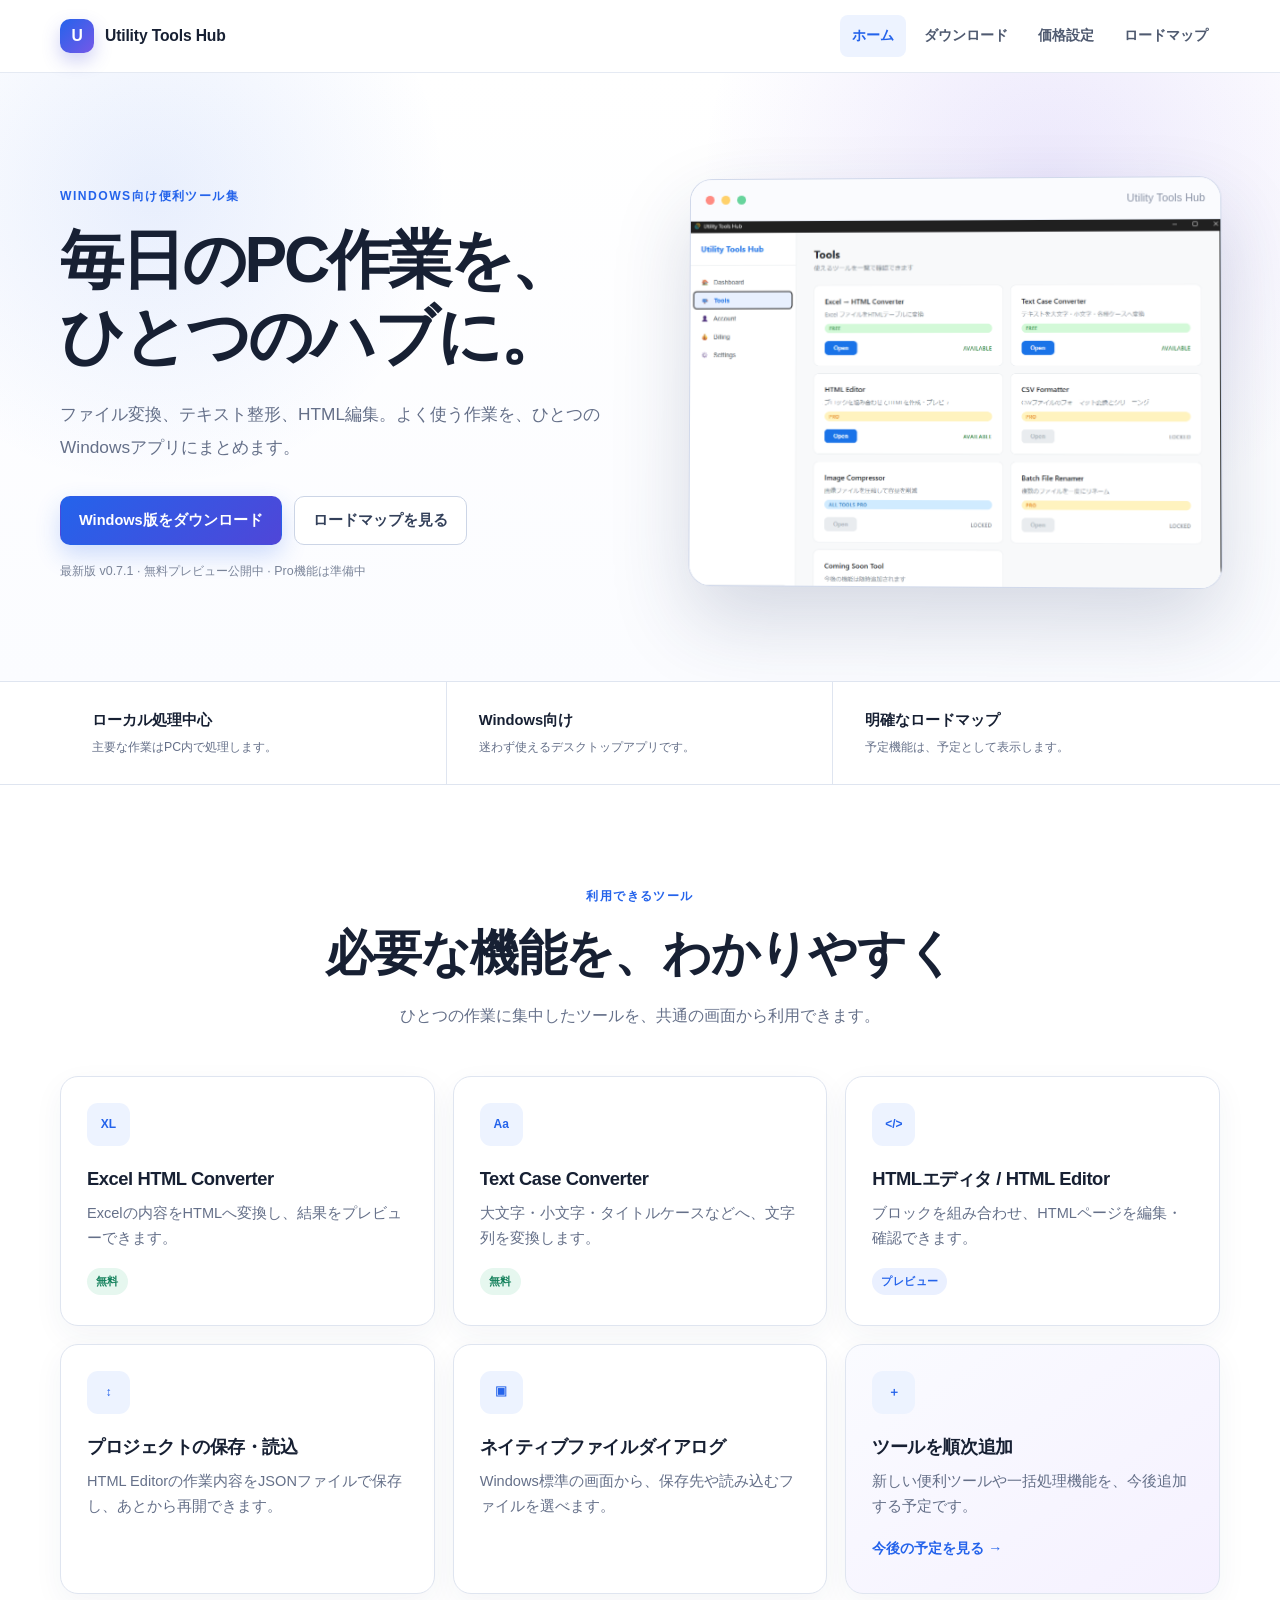
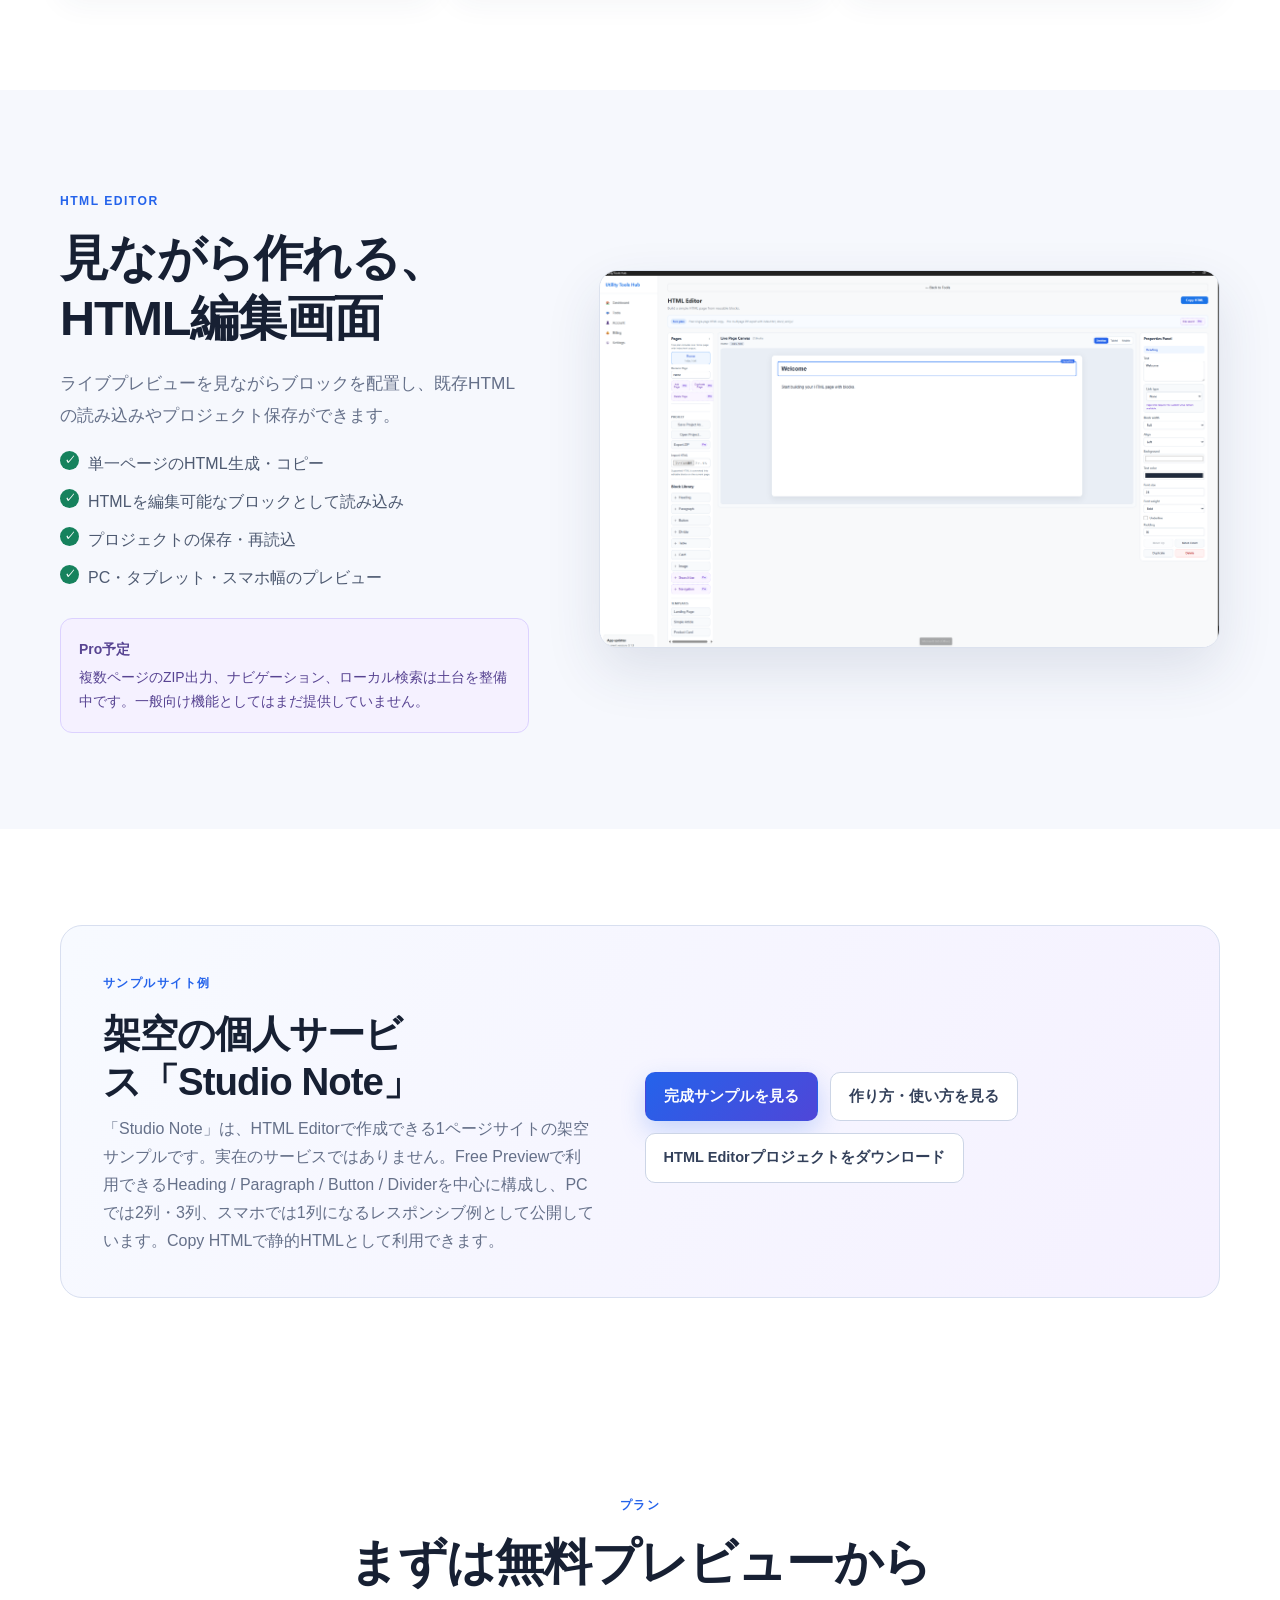
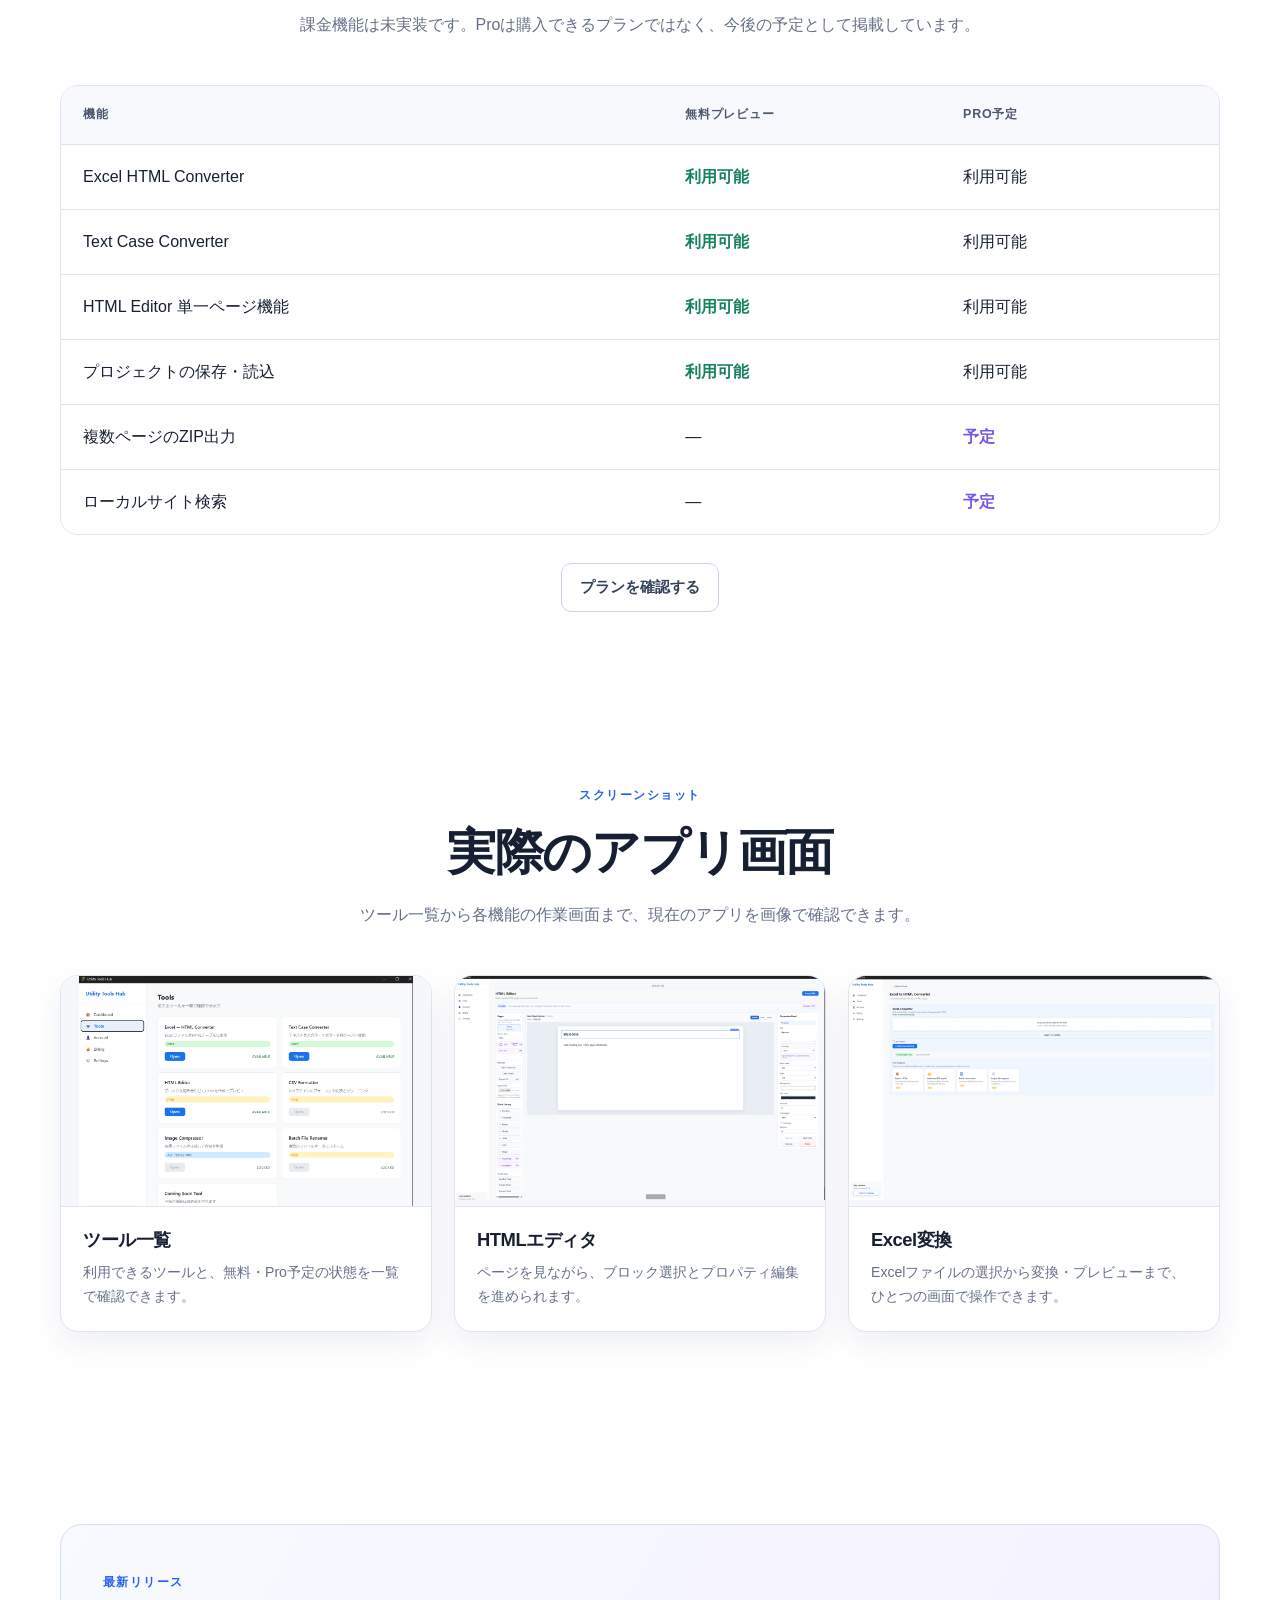
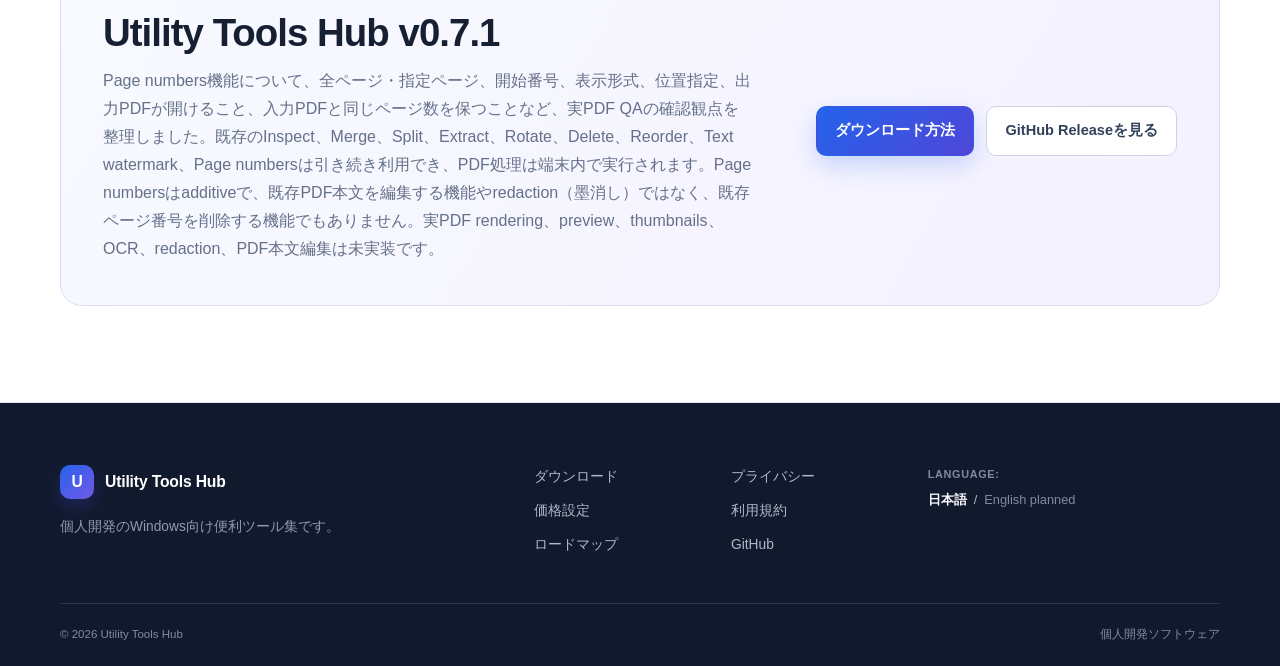
==== commit 91051ca2: "Update website for v0.7.1" ====
--- a/index.html
+++ b/index.html
@@ -34,7 +34,7 @@
             <a class="button button-primary" href="download.html">Windows版をダウンロード</a>
             <a class="button button-secondary" href="roadmap.html">ロードマップを見る</a>
           </div>
-          <p class="microcopy">最新版 v0.7.0 · 無料プレビュー公開中 · Pro機能は準備中</p>
+          <p class="microcopy">最新版 v0.7.1 · 無料プレビュー公開中 · Pro機能は準備中</p>
         </div>
         <figure class="product-window product-screenshot-frame">
           <div class="window-bar"><span></span><span></span><span></span><small>Utility Tools Hub</small></div>
@@ -133,8 +133,8 @@
 
     <section class="section">
       <div class="container release-card">
-        <div><span class="eyebrow">最新リリース</span><h2>Utility Tools Hub v0.7.0</h2><p>PDF WorkbenchにPage numbers機能を追加しました。全ページまたは指定ページへ、開始番号・形式・位置・余白・文字サイズを指定してページ番号を加え、新しいPDFとして保存できます。入力PDFのsummary、operation plan、warningを確認しながら操作でき、既存のInspect、Merge、Split、Extract、Rotate、Delete、Reorder、Text watermarkも引き続き利用できます。処理は端末内で実行されます。Page numbersはPDF本文編集や墨消しではなく、既存ページ番号を削除する機能でもありません。実PDF preview、rendering、thumbnails、OCR、redaction、PDF本文編集は未実装です。</p></div>
-        <div class="button-row"><a class="button button-primary" href="download.html">ダウンロード方法</a><a class="button button-secondary" href="https://github.com/glaylukis-cpu/utility-tools-hub/releases/tag/v0.7.0">GitHub Releaseを見る</a></div>
+        <div><span class="eyebrow">最新リリース</span><h2>Utility Tools Hub v0.7.1</h2><p>Page numbers機能について、全ページ・指定ページ、開始番号、表示形式、位置指定、出力PDFが開けること、入力PDFと同じページ数を保つことなど、実PDF QAの確認観点を整理しました。既存のInspect、Merge、Split、Extract、Rotate、Delete、Reorder、Text watermark、Page numbersは引き続き利用でき、PDF処理は端末内で実行されます。Page numbersはadditiveで、既存PDF本文を編集する機能やredaction（墨消し）ではなく、既存ページ番号を削除する機能でもありません。実PDF rendering、preview、thumbnails、OCR、redaction、PDF本文編集は未実装です。</p></div>
+        <div class="button-row"><a class="button button-primary" href="download.html">ダウンロード方法</a><a class="button button-secondary" href="https://github.com/glaylukis-cpu/utility-tools-hub/releases/tag/v0.7.1">GitHub Releaseを見る</a></div>
       </div>
     </section>
   </main>
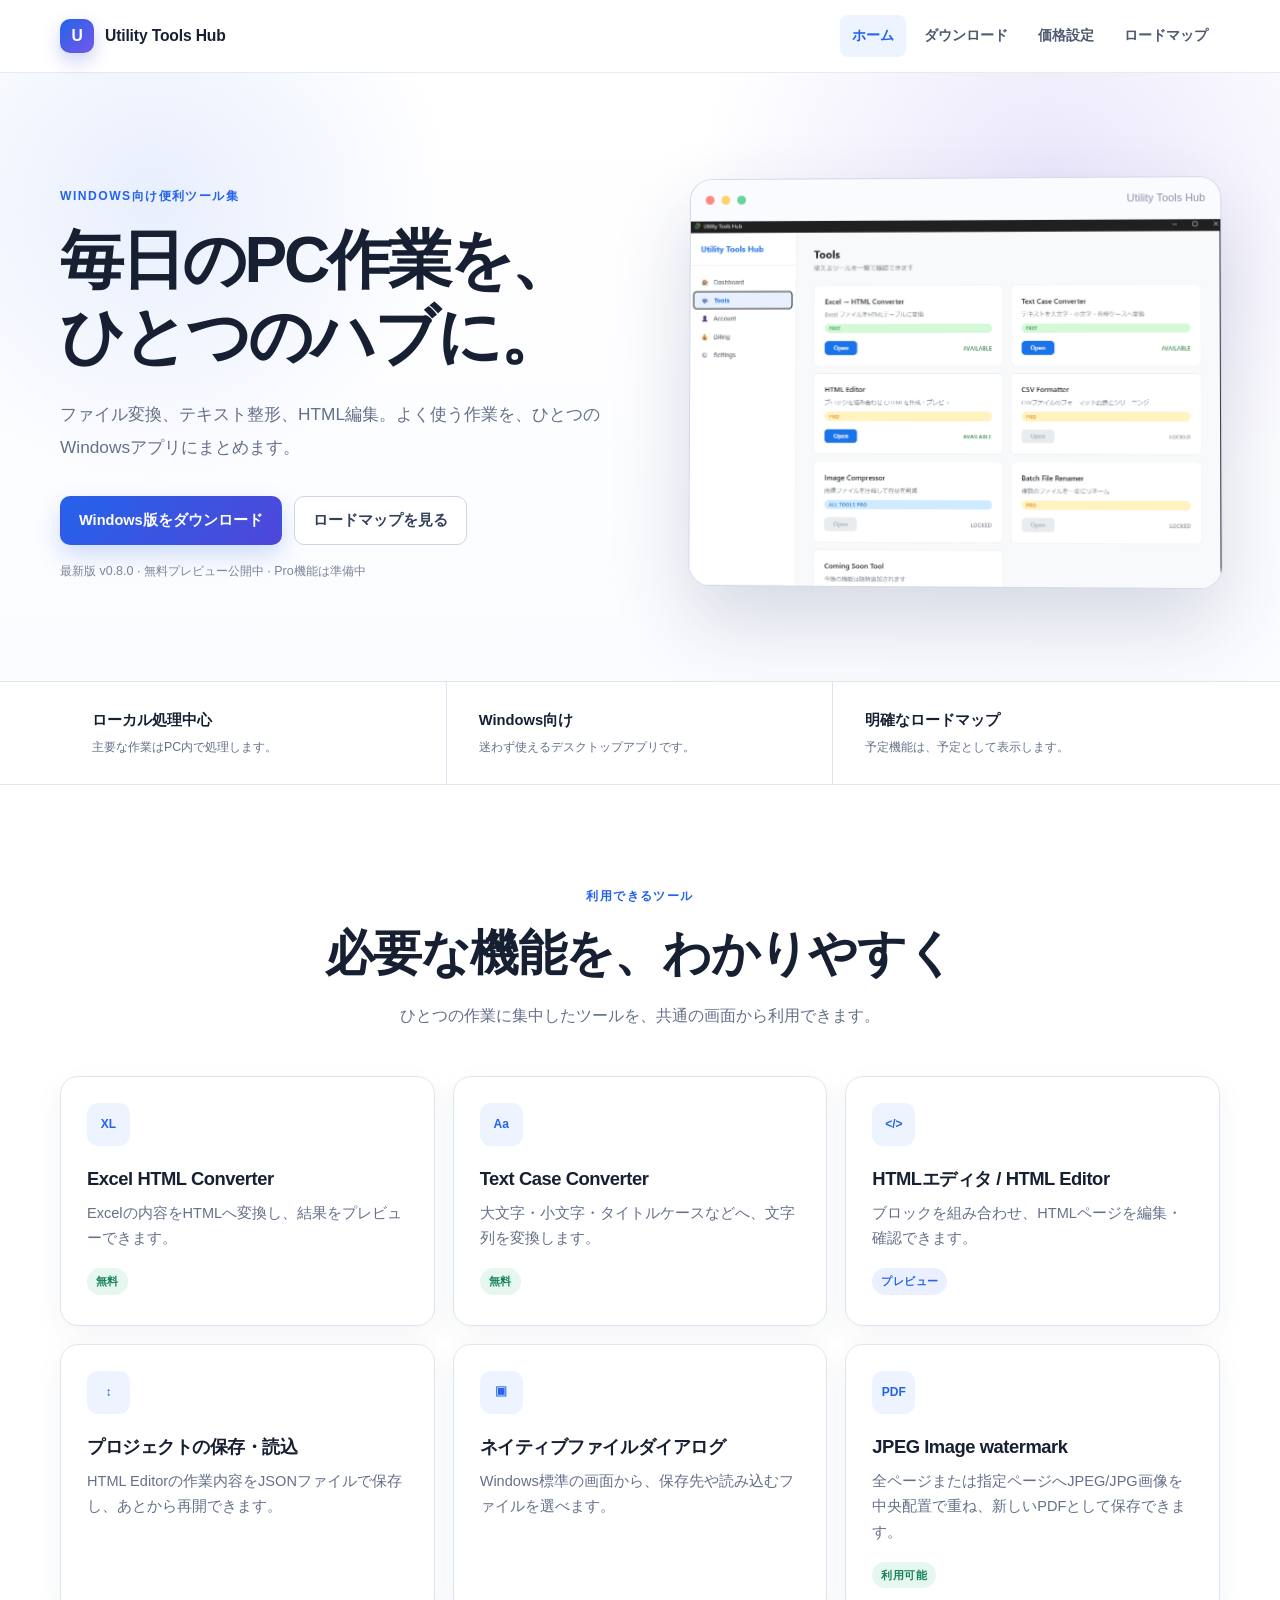
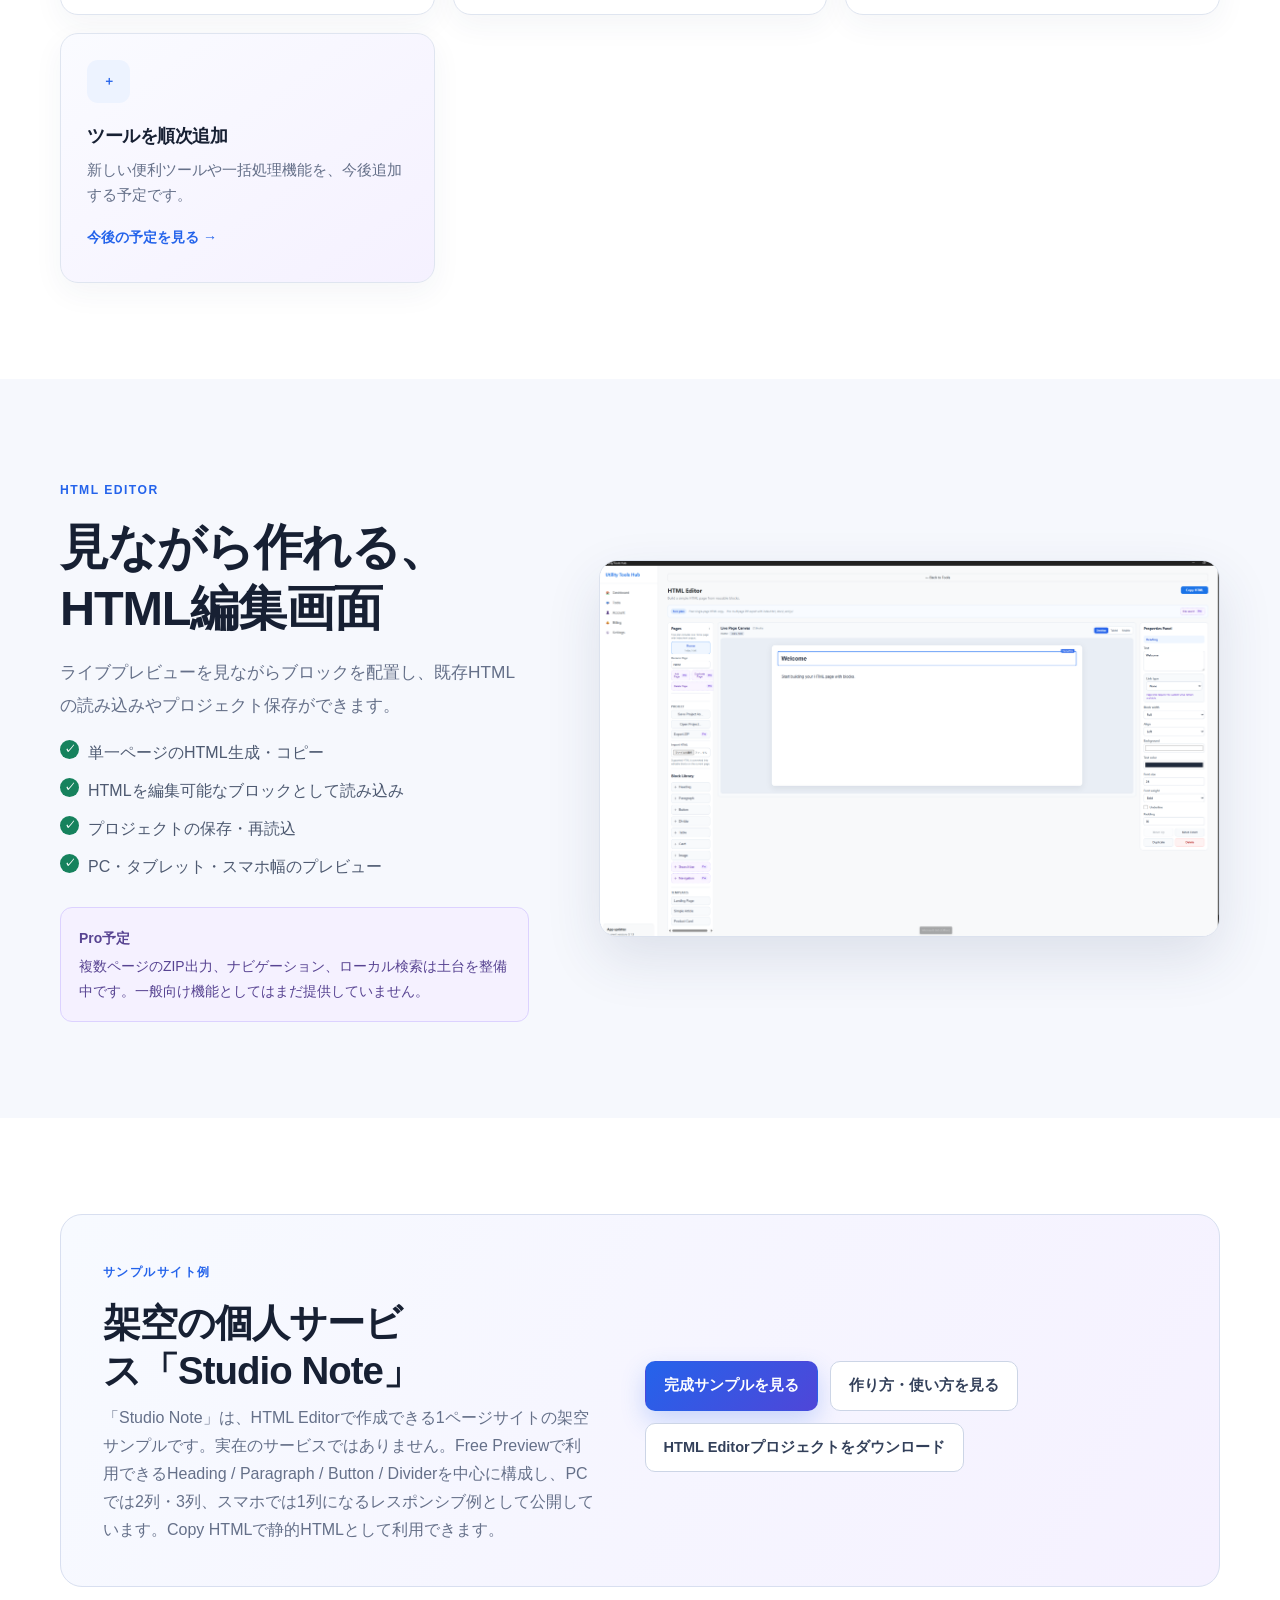
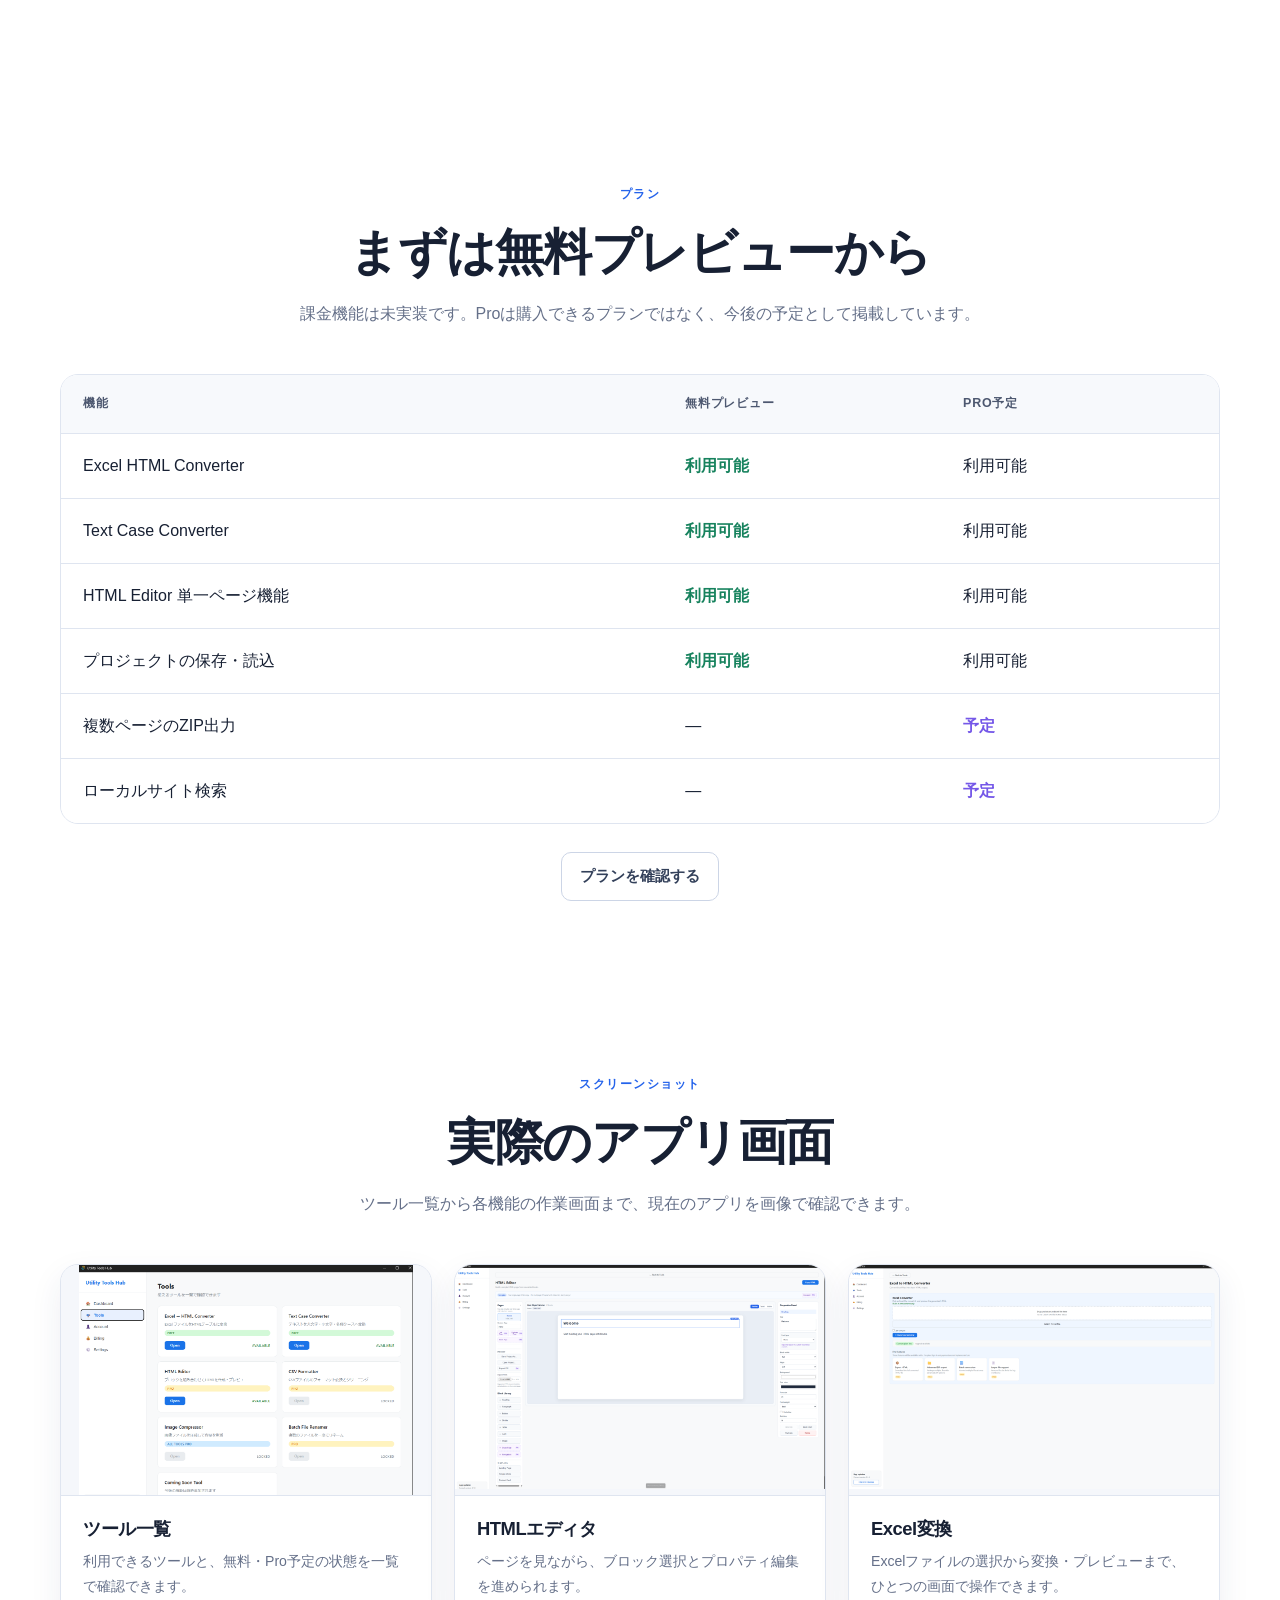
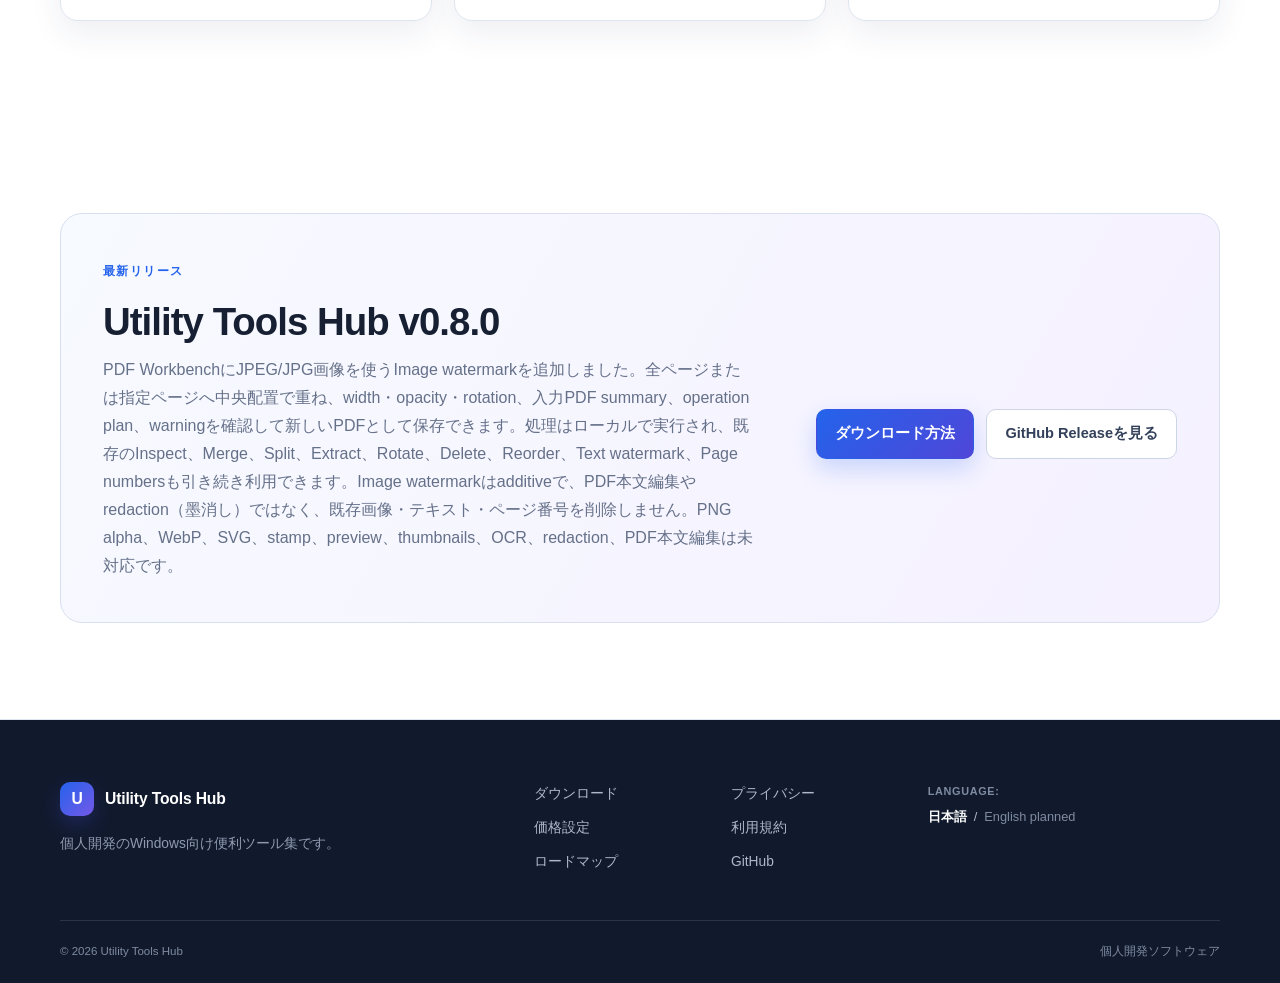
==== commit 854e2f25: "Update website for v0.8.0" ====
--- a/index.html
+++ b/index.html
@@ -34,7 +34,7 @@
             <a class="button button-primary" href="download.html">Windows版をダウンロード</a>
             <a class="button button-secondary" href="roadmap.html">ロードマップを見る</a>
           </div>
-          <p class="microcopy">最新版 v0.7.1 · 無料プレビュー公開中 · Pro機能は準備中</p>
+          <p class="microcopy">最新版 v0.8.0 · 無料プレビュー公開中 · Pro機能は準備中</p>
         </div>
         <figure class="product-window product-screenshot-frame">
           <div class="window-bar"><span></span><span></span><span></span><small>Utility Tools Hub</small></div>
@@ -60,6 +60,7 @@
           <article class="feature-card"><span class="icon-chip">&lt;/&gt;</span><h3>HTMLエディタ / HTML Editor</h3><p>ブロックを組み合わせ、HTMLページを編集・確認できます。</p><span class="status status-preview">プレビュー</span></article>
           <article class="feature-card"><span class="icon-chip">↕</span><h3>プロジェクトの保存・読込</h3><p>HTML Editorの作業内容をJSONファイルで保存し、あとから再開できます。</p></article>
           <article class="feature-card"><span class="icon-chip">▣</span><h3>ネイティブファイルダイアログ</h3><p>Windows標準の画面から、保存先や読み込むファイルを選べます。</p></article>
+          <article class="feature-card"><span class="icon-chip">PDF</span><h3>JPEG Image watermark</h3><p>全ページまたは指定ページへJPEG/JPG画像を中央配置で重ね、新しいPDFとして保存できます。</p><span class="status status-free">利用可能</span></article>
           <article class="feature-card feature-card-muted"><span class="icon-chip">＋</span><h3>ツールを順次追加</h3><p>新しい便利ツールや一括処理機能を、今後追加する予定です。</p><a class="text-link" href="roadmap.html">今後の予定を見る →</a></article>
         </div>
       </div>
@@ -133,8 +134,8 @@
 
     <section class="section">
       <div class="container release-card">
-        <div><span class="eyebrow">最新リリース</span><h2>Utility Tools Hub v0.7.1</h2><p>Page numbers機能について、全ページ・指定ページ、開始番号、表示形式、位置指定、出力PDFが開けること、入力PDFと同じページ数を保つことなど、実PDF QAの確認観点を整理しました。既存のInspect、Merge、Split、Extract、Rotate、Delete、Reorder、Text watermark、Page numbersは引き続き利用でき、PDF処理は端末内で実行されます。Page numbersはadditiveで、既存PDF本文を編集する機能やredaction（墨消し）ではなく、既存ページ番号を削除する機能でもありません。実PDF rendering、preview、thumbnails、OCR、redaction、PDF本文編集は未実装です。</p></div>
-        <div class="button-row"><a class="button button-primary" href="download.html">ダウンロード方法</a><a class="button button-secondary" href="https://github.com/glaylukis-cpu/utility-tools-hub/releases/tag/v0.7.1">GitHub Releaseを見る</a></div>
+        <div><span class="eyebrow">最新リリース</span><h2>Utility Tools Hub v0.8.0</h2><p>PDF WorkbenchにJPEG/JPG画像を使うImage watermarkを追加しました。全ページまたは指定ページへ中央配置で重ね、width・opacity・rotation、入力PDF summary、operation plan、warningを確認して新しいPDFとして保存できます。処理はローカルで実行され、既存のInspect、Merge、Split、Extract、Rotate、Delete、Reorder、Text watermark、Page numbersも引き続き利用できます。Image watermarkはadditiveで、PDF本文編集やredaction（墨消し）ではなく、既存画像・テキスト・ページ番号を削除しません。PNG alpha、WebP、SVG、stamp、preview、thumbnails、OCR、redaction、PDF本文編集は未対応です。</p></div>
+        <div class="button-row"><a class="button button-primary" href="download.html">ダウンロード方法</a><a class="button button-secondary" href="https://github.com/glaylukis-cpu/utility-tools-hub/releases/tag/v0.8.0">GitHub Releaseを見る</a></div>
       </div>
     </section>
   </main>
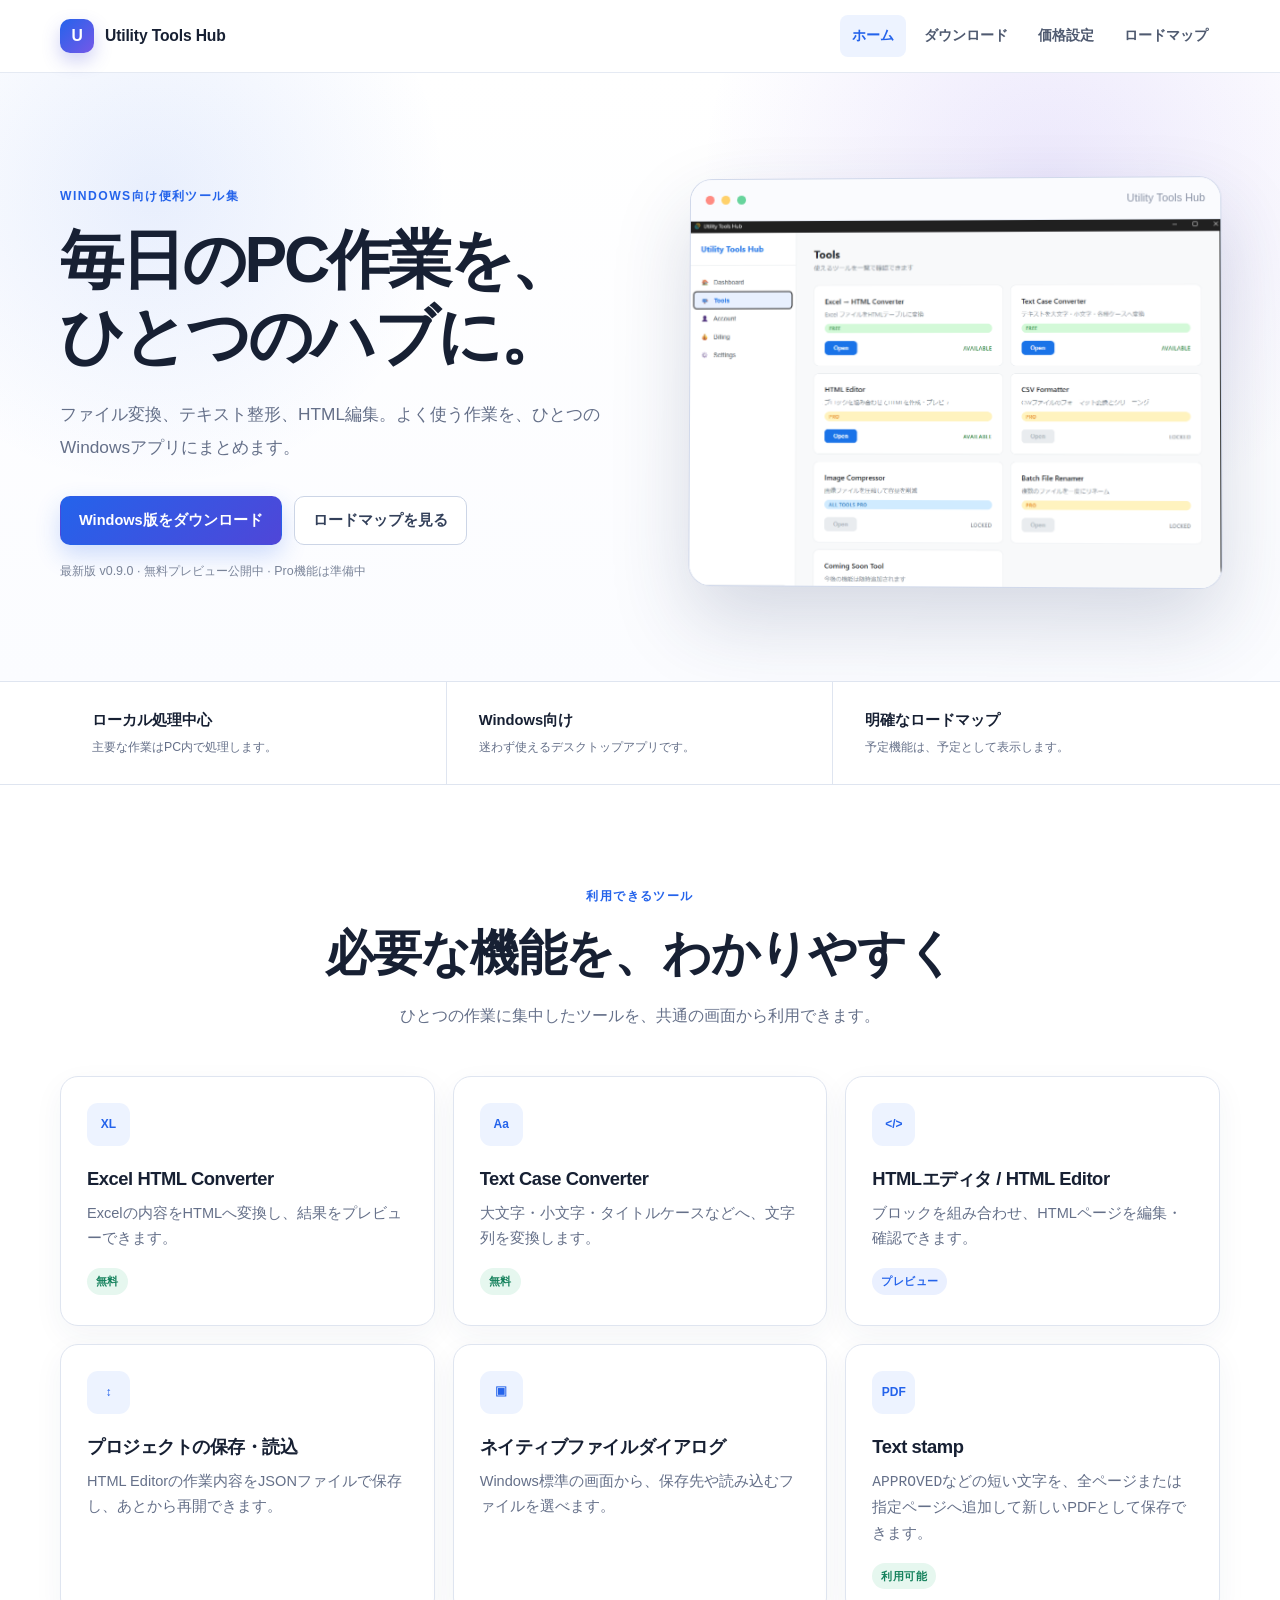
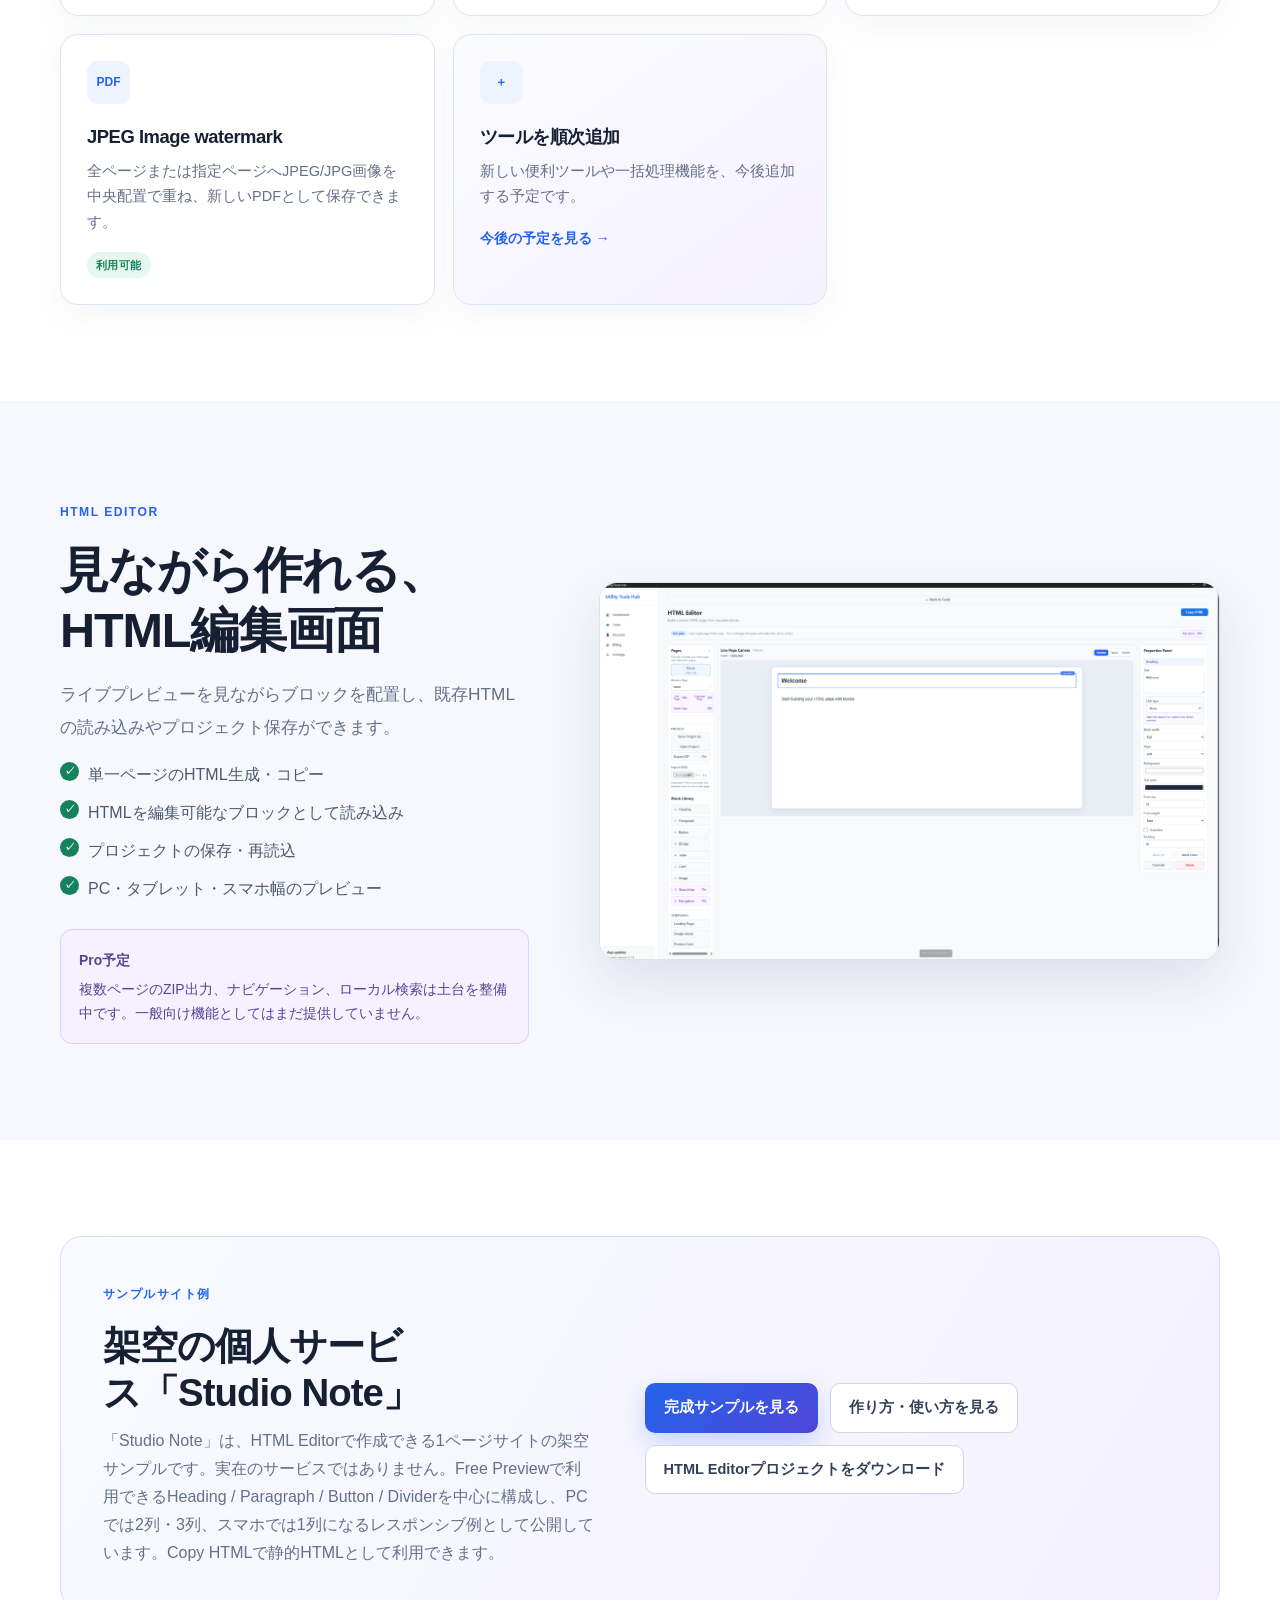
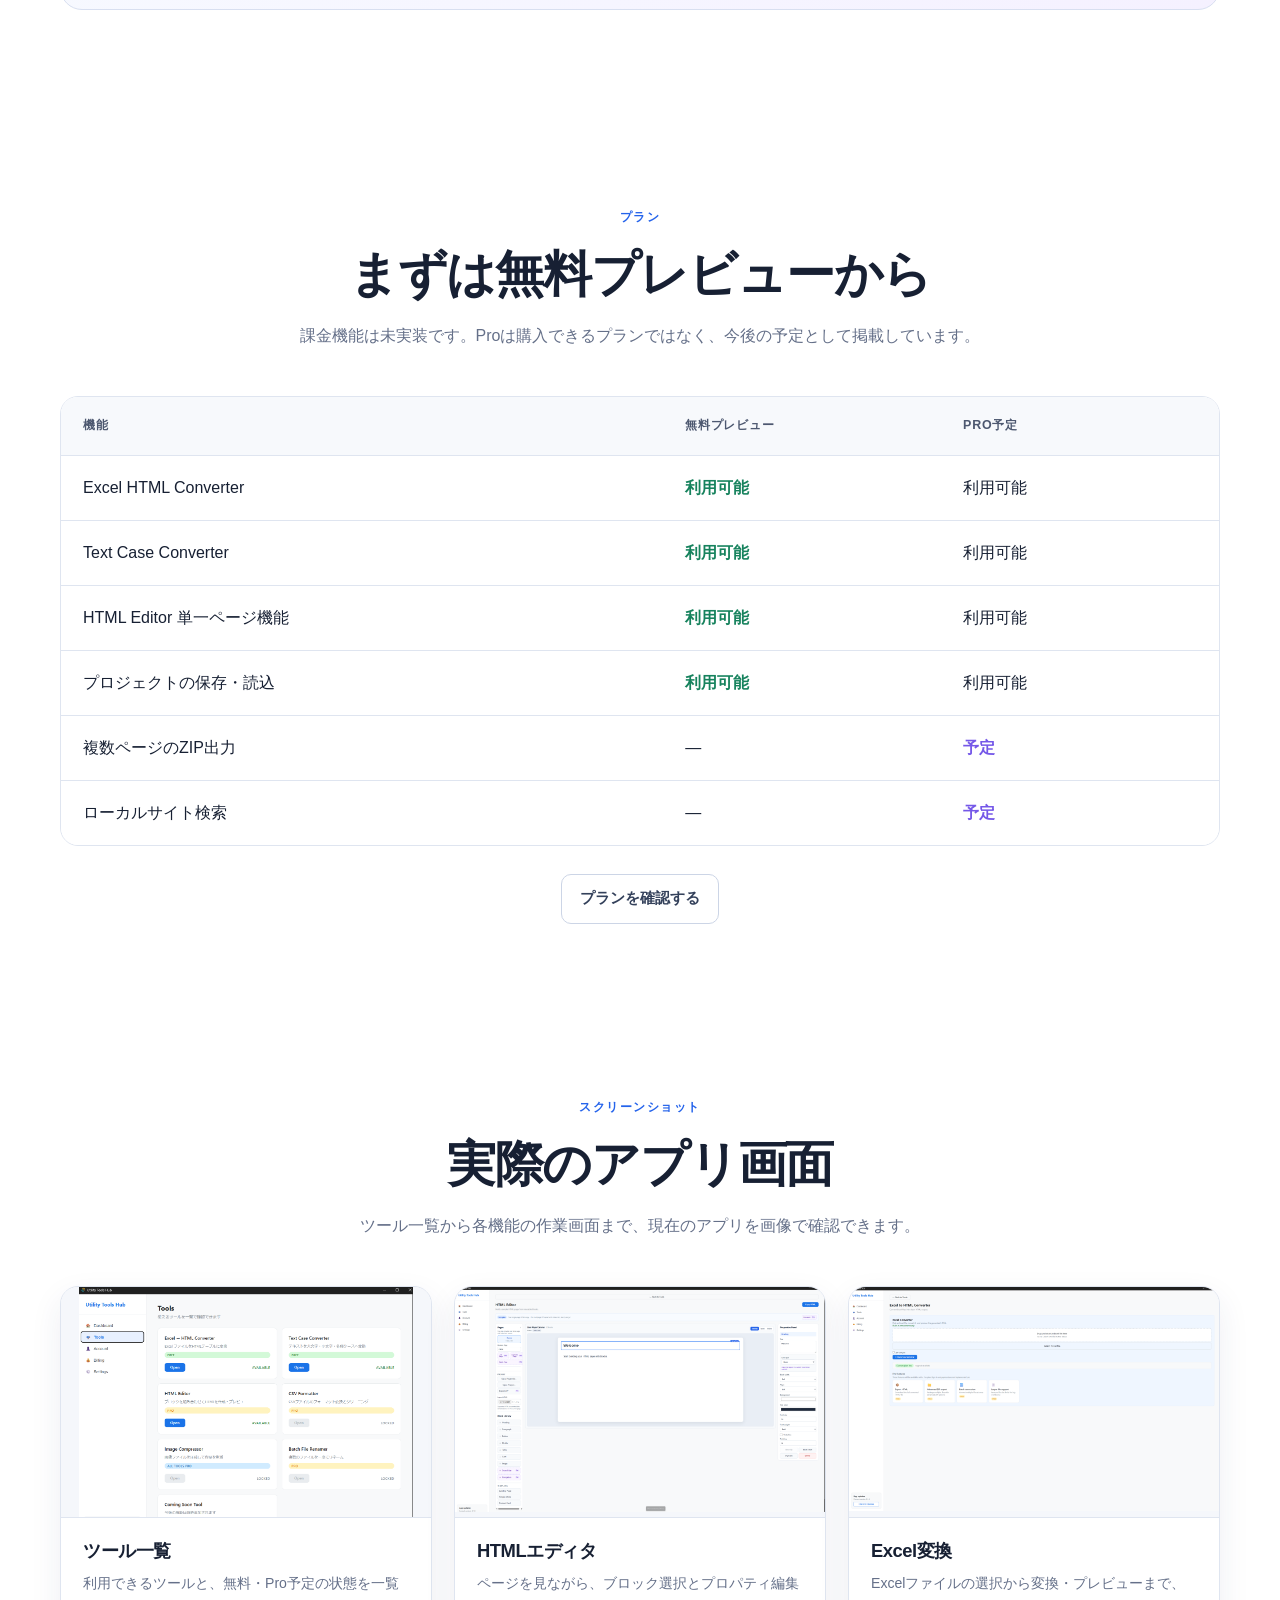
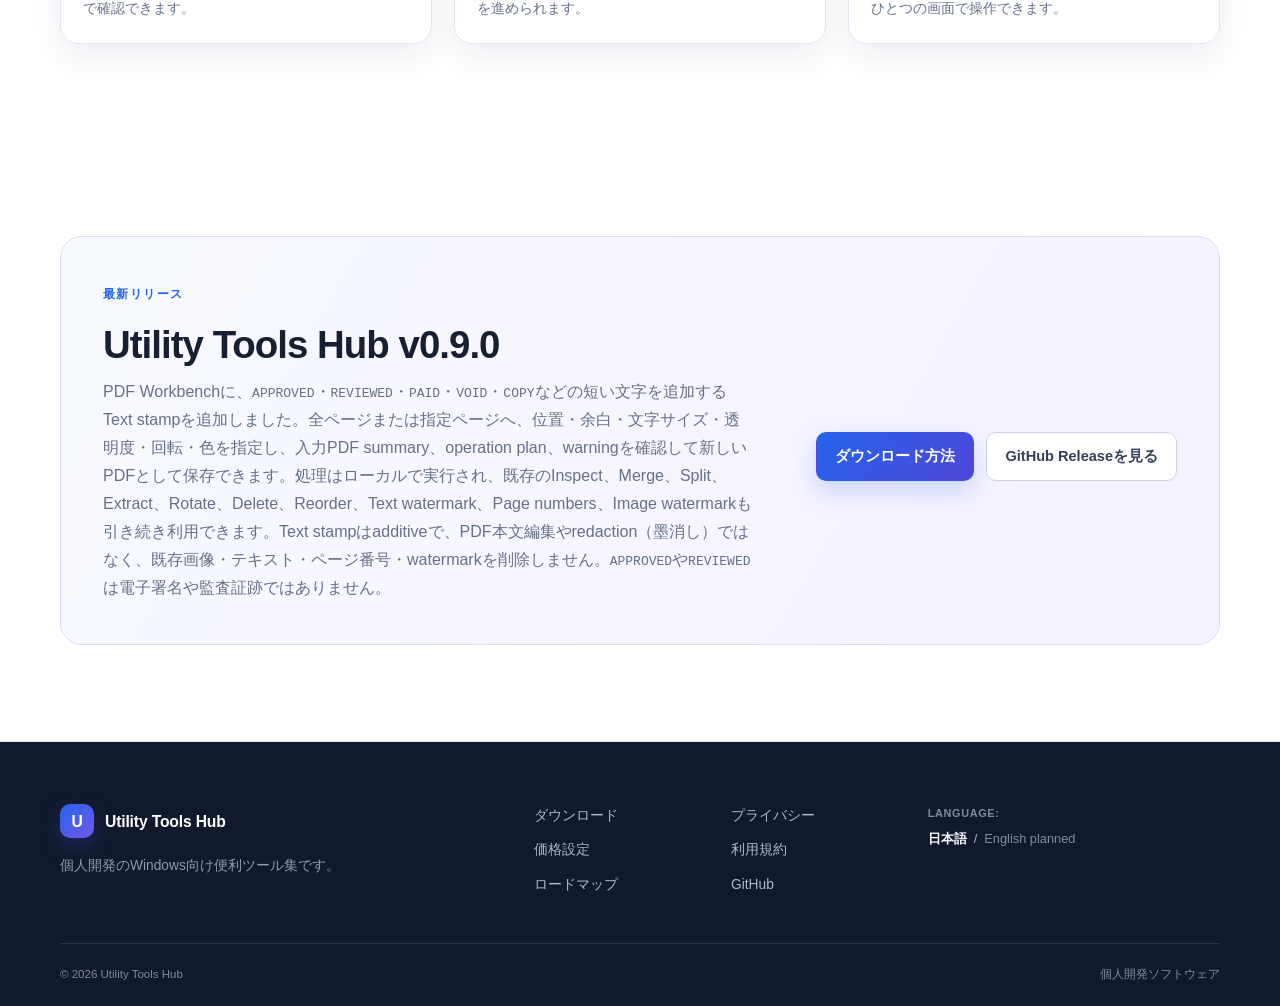
==== commit aa5aa2d0: "Update website for v0.9.0" ====
--- a/index.html
+++ b/index.html
@@ -34,7 +34,7 @@
             <a class="button button-primary" href="download.html">Windows版をダウンロード</a>
             <a class="button button-secondary" href="roadmap.html">ロードマップを見る</a>
           </div>
-          <p class="microcopy">最新版 v0.8.0 · 無料プレビュー公開中 · Pro機能は準備中</p>
+          <p class="microcopy">最新版 v0.9.0 · 無料プレビュー公開中 · Pro機能は準備中</p>
         </div>
         <figure class="product-window product-screenshot-frame">
           <div class="window-bar"><span></span><span></span><span></span><small>Utility Tools Hub</small></div>
@@ -60,6 +60,7 @@
           <article class="feature-card"><span class="icon-chip">&lt;/&gt;</span><h3>HTMLエディタ / HTML Editor</h3><p>ブロックを組み合わせ、HTMLページを編集・確認できます。</p><span class="status status-preview">プレビュー</span></article>
           <article class="feature-card"><span class="icon-chip">↕</span><h3>プロジェクトの保存・読込</h3><p>HTML Editorの作業内容をJSONファイルで保存し、あとから再開できます。</p></article>
           <article class="feature-card"><span class="icon-chip">▣</span><h3>ネイティブファイルダイアログ</h3><p>Windows標準の画面から、保存先や読み込むファイルを選べます。</p></article>
+          <article class="feature-card"><span class="icon-chip">PDF</span><h3>Text stamp</h3><p><code>APPROVED</code>などの短い文字を、全ページまたは指定ページへ追加して新しいPDFとして保存できます。</p><span class="status status-free">利用可能</span></article>
           <article class="feature-card"><span class="icon-chip">PDF</span><h3>JPEG Image watermark</h3><p>全ページまたは指定ページへJPEG/JPG画像を中央配置で重ね、新しいPDFとして保存できます。</p><span class="status status-free">利用可能</span></article>
           <article class="feature-card feature-card-muted"><span class="icon-chip">＋</span><h3>ツールを順次追加</h3><p>新しい便利ツールや一括処理機能を、今後追加する予定です。</p><a class="text-link" href="roadmap.html">今後の予定を見る →</a></article>
         </div>
@@ -134,8 +135,8 @@
 
     <section class="section">
       <div class="container release-card">
-        <div><span class="eyebrow">最新リリース</span><h2>Utility Tools Hub v0.8.0</h2><p>PDF WorkbenchにJPEG/JPG画像を使うImage watermarkを追加しました。全ページまたは指定ページへ中央配置で重ね、width・opacity・rotation、入力PDF summary、operation plan、warningを確認して新しいPDFとして保存できます。処理はローカルで実行され、既存のInspect、Merge、Split、Extract、Rotate、Delete、Reorder、Text watermark、Page numbersも引き続き利用できます。Image watermarkはadditiveで、PDF本文編集やredaction（墨消し）ではなく、既存画像・テキスト・ページ番号を削除しません。PNG alpha、WebP、SVG、stamp、preview、thumbnails、OCR、redaction、PDF本文編集は未対応です。</p></div>
-        <div class="button-row"><a class="button button-primary" href="download.html">ダウンロード方法</a><a class="button button-secondary" href="https://github.com/glaylukis-cpu/utility-tools-hub/releases/tag/v0.8.0">GitHub Releaseを見る</a></div>
+        <div><span class="eyebrow">最新リリース</span><h2>Utility Tools Hub v0.9.0</h2><p>PDF Workbenchに、<code>APPROVED</code>・<code>REVIEWED</code>・<code>PAID</code>・<code>VOID</code>・<code>COPY</code>などの短い文字を追加するText stampを追加しました。全ページまたは指定ページへ、位置・余白・文字サイズ・透明度・回転・色を指定し、入力PDF summary、operation plan、warningを確認して新しいPDFとして保存できます。処理はローカルで実行され、既存のInspect、Merge、Split、Extract、Rotate、Delete、Reorder、Text watermark、Page numbers、Image watermarkも引き続き利用できます。Text stampはadditiveで、PDF本文編集やredaction（墨消し）ではなく、既存画像・テキスト・ページ番号・watermarkを削除しません。<code>APPROVED</code>や<code>REVIEWED</code>は電子署名や監査証跡ではありません。</p></div>
+        <div class="button-row"><a class="button button-primary" href="download.html">ダウンロード方法</a><a class="button button-secondary" href="https://github.com/glaylukis-cpu/utility-tools-hub/releases/tag/v0.9.0">GitHub Releaseを見る</a></div>
       </div>
     </section>
   </main>
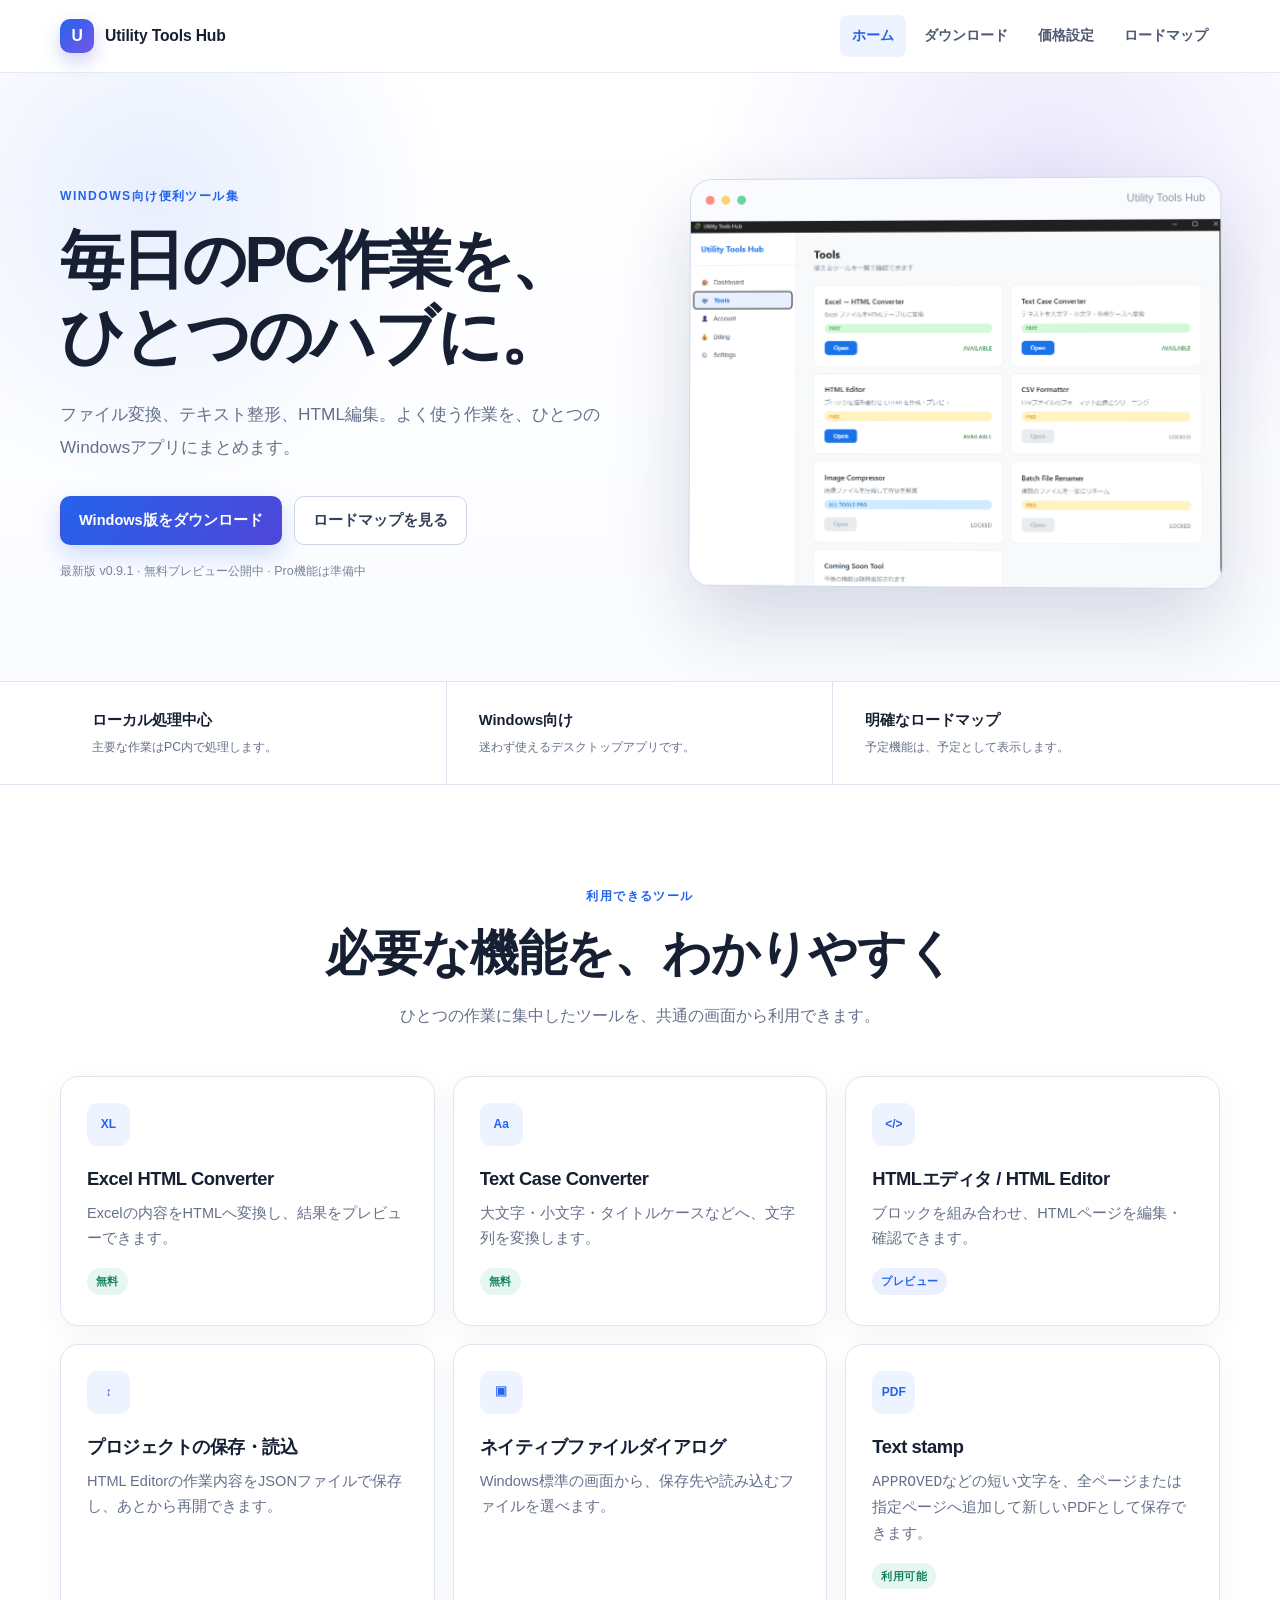
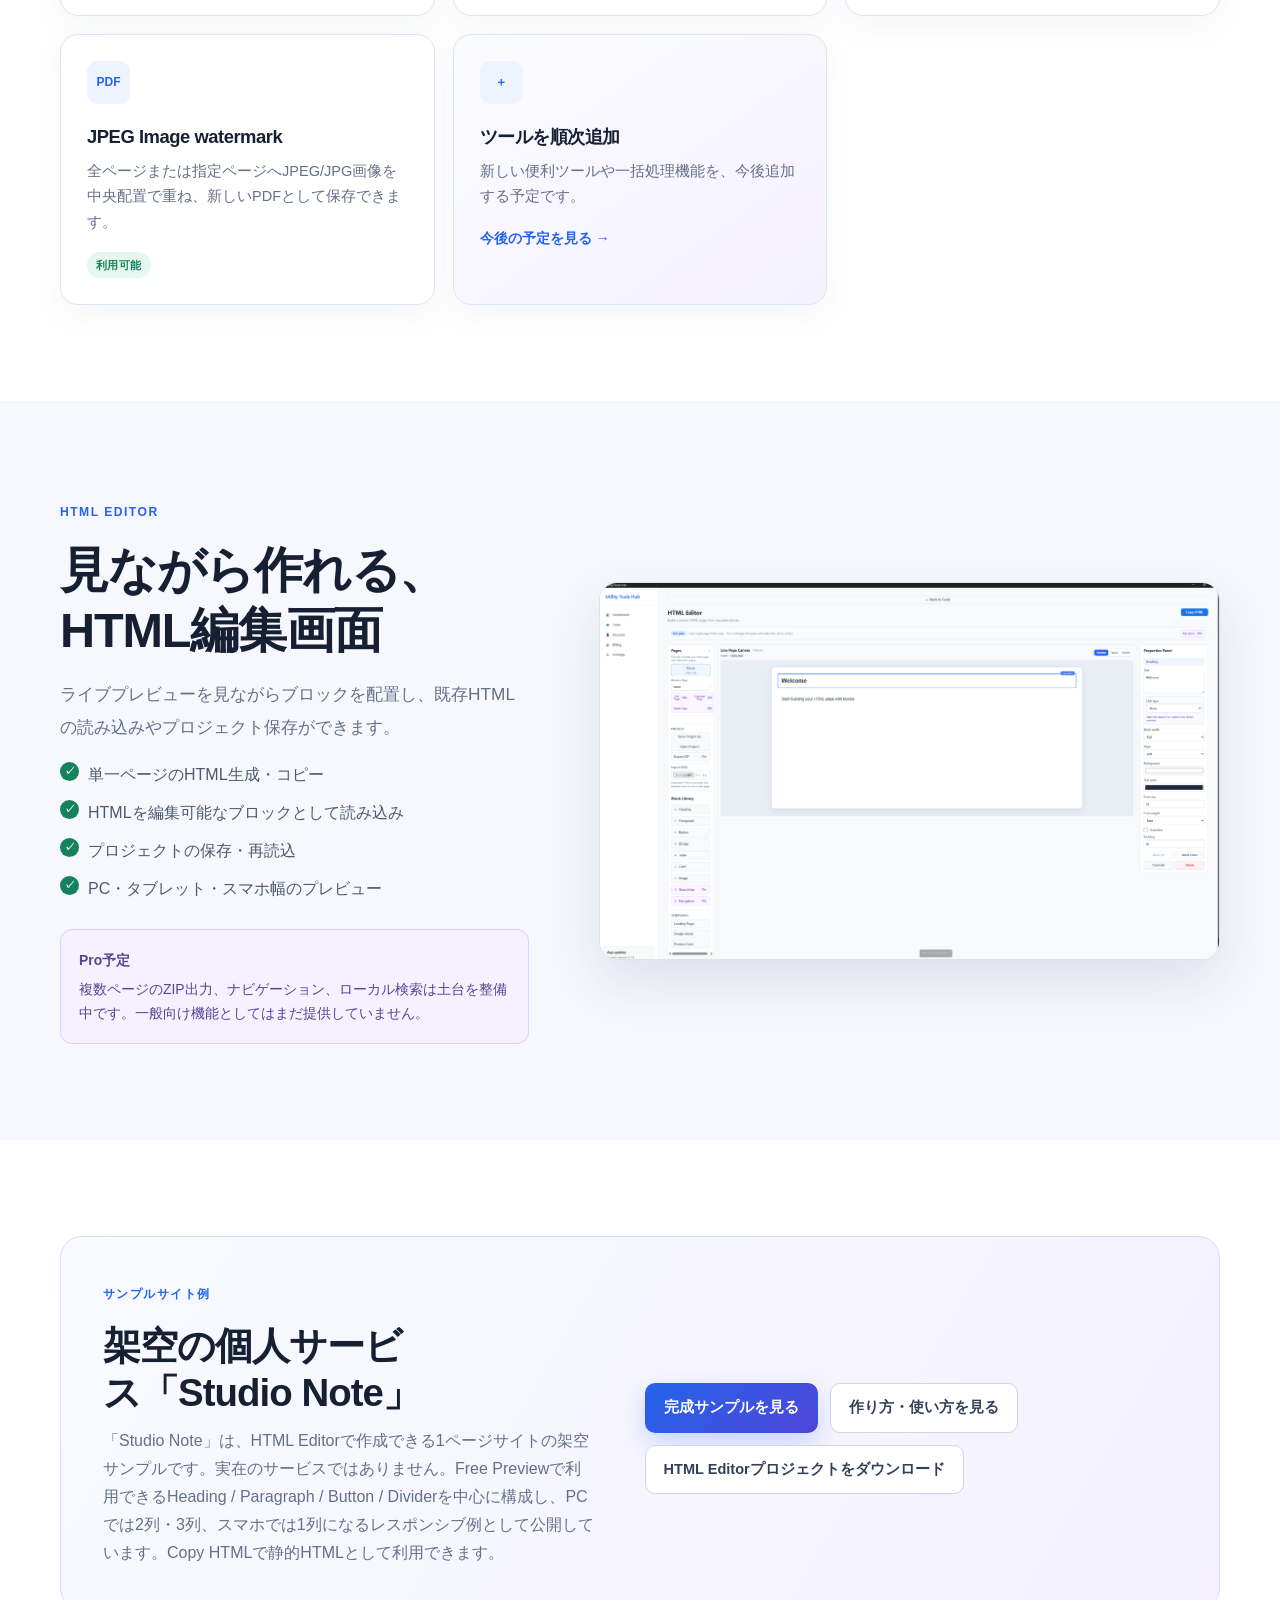
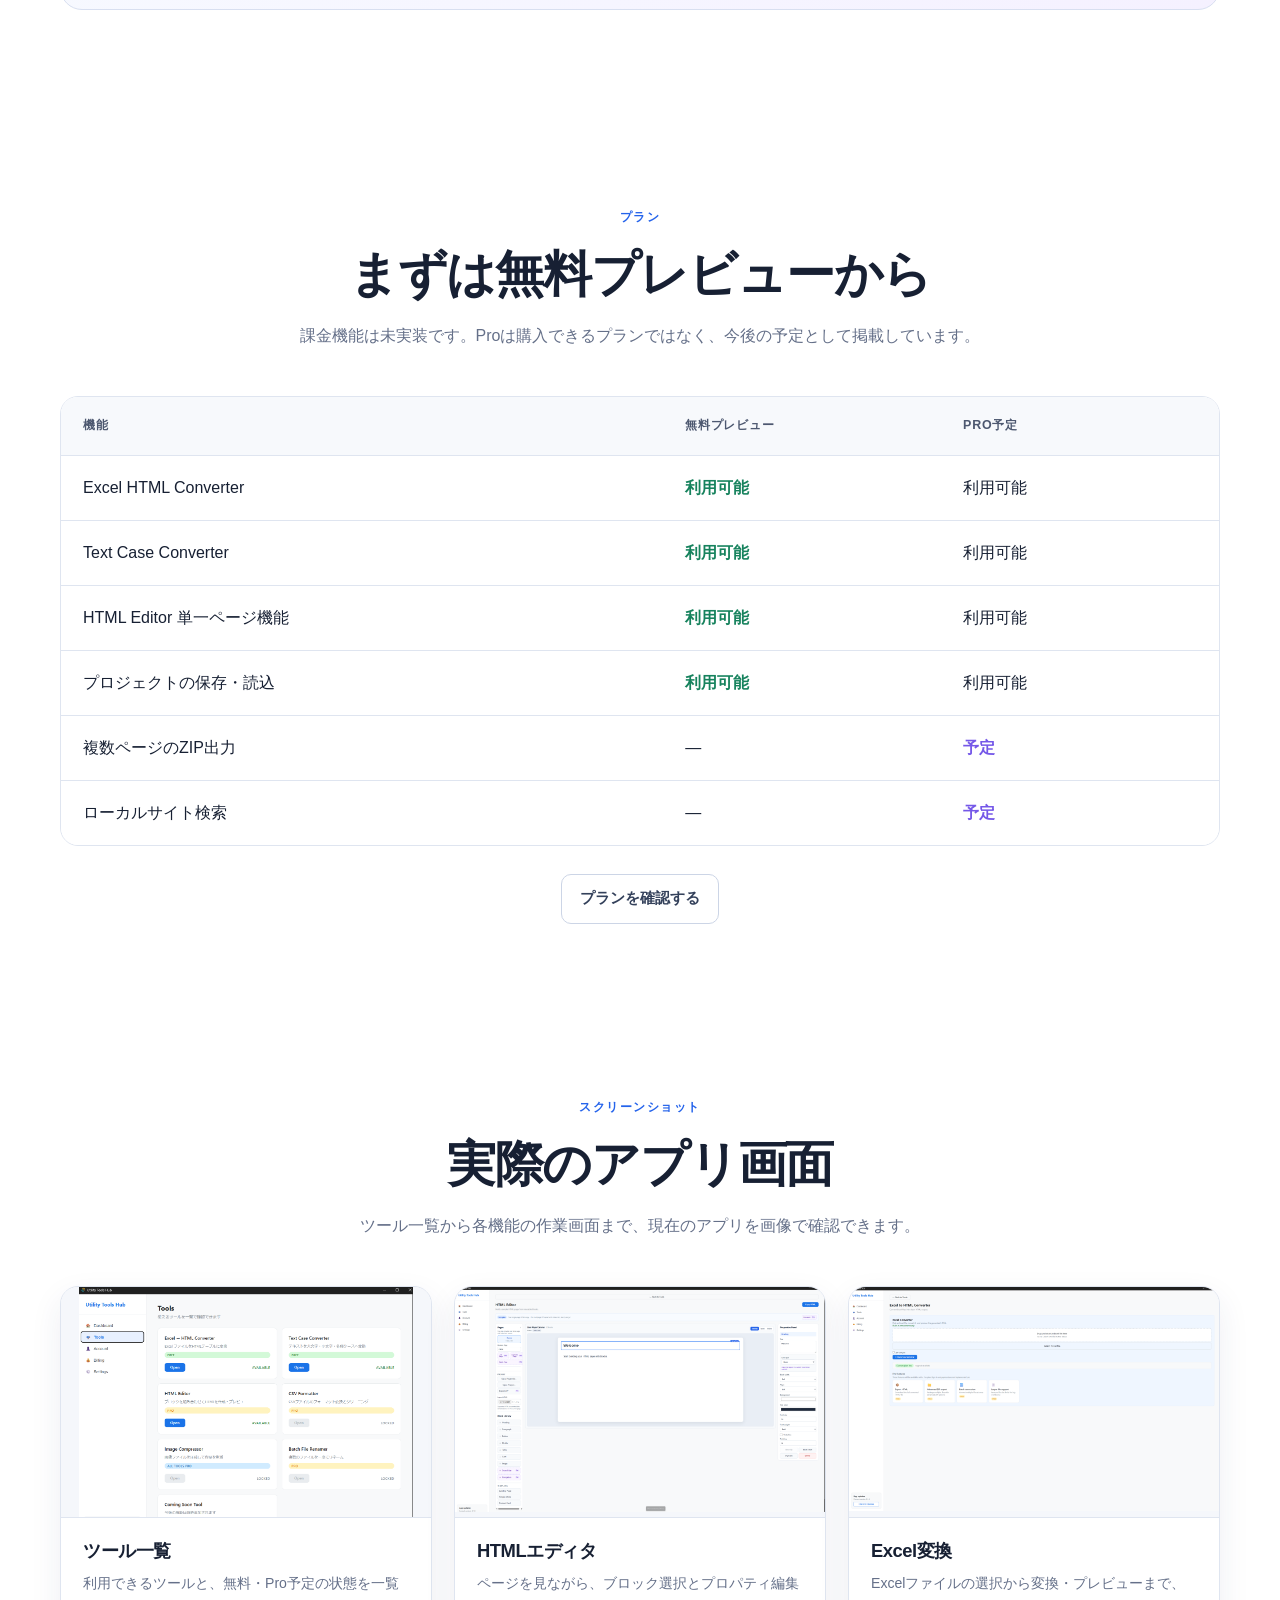
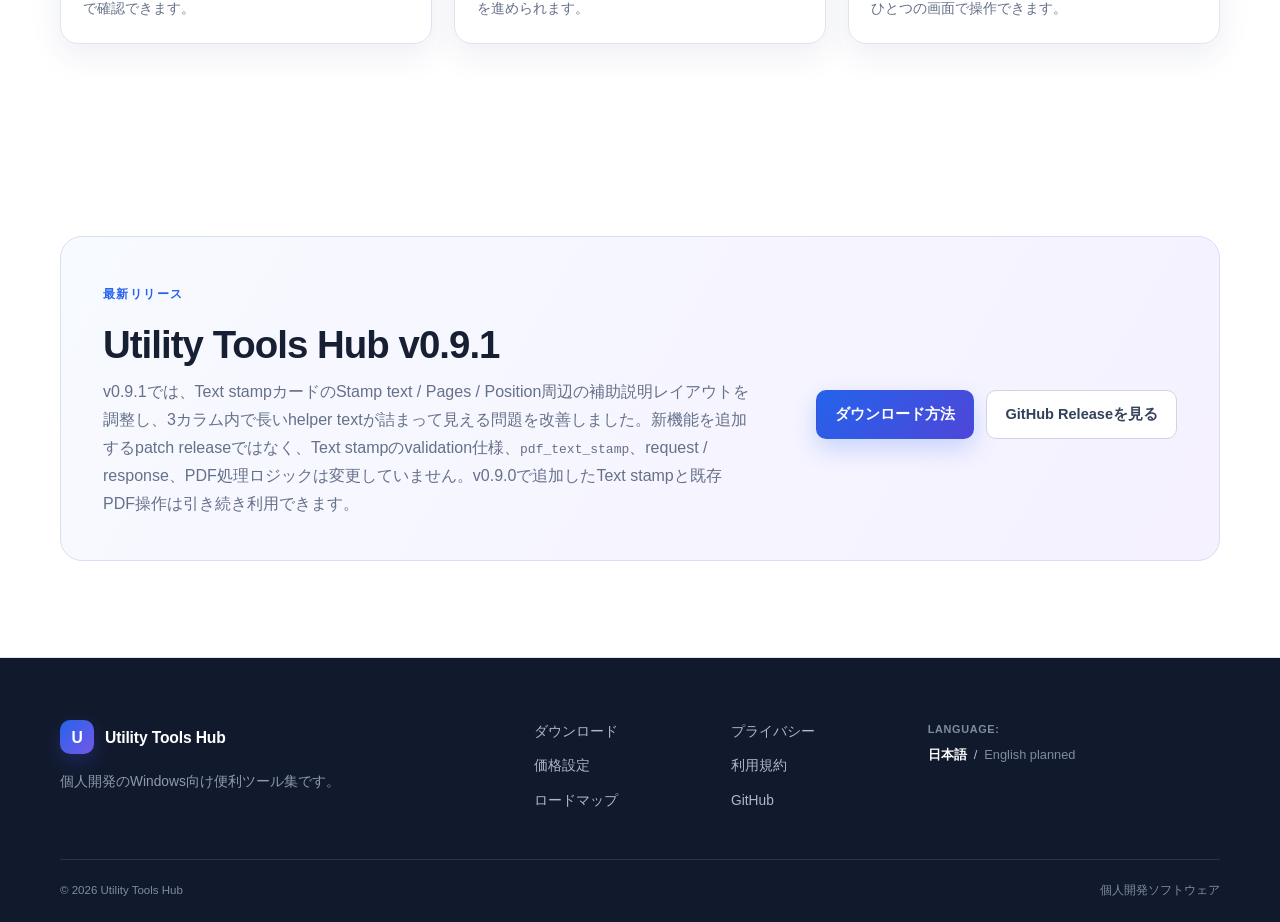
==== commit cf1f4e99: "Update website for v0.9.1" ====
--- a/index.html
+++ b/index.html
@@ -34,7 +34,7 @@
             <a class="button button-primary" href="download.html">Windows版をダウンロード</a>
             <a class="button button-secondary" href="roadmap.html">ロードマップを見る</a>
           </div>
-          <p class="microcopy">最新版 v0.9.0 · 無料プレビュー公開中 · Pro機能は準備中</p>
+          <p class="microcopy">最新版 v0.9.1 · 無料プレビュー公開中 · Pro機能は準備中</p>
         </div>
         <figure class="product-window product-screenshot-frame">
           <div class="window-bar"><span></span><span></span><span></span><small>Utility Tools Hub</small></div>
@@ -135,8 +135,8 @@
 
     <section class="section">
       <div class="container release-card">
-        <div><span class="eyebrow">最新リリース</span><h2>Utility Tools Hub v0.9.0</h2><p>PDF Workbenchに、<code>APPROVED</code>・<code>REVIEWED</code>・<code>PAID</code>・<code>VOID</code>・<code>COPY</code>などの短い文字を追加するText stampを追加しました。全ページまたは指定ページへ、位置・余白・文字サイズ・透明度・回転・色を指定し、入力PDF summary、operation plan、warningを確認して新しいPDFとして保存できます。処理はローカルで実行され、既存のInspect、Merge、Split、Extract、Rotate、Delete、Reorder、Text watermark、Page numbers、Image watermarkも引き続き利用できます。Text stampはadditiveで、PDF本文編集やredaction（墨消し）ではなく、既存画像・テキスト・ページ番号・watermarkを削除しません。<code>APPROVED</code>や<code>REVIEWED</code>は電子署名や監査証跡ではありません。</p></div>
-        <div class="button-row"><a class="button button-primary" href="download.html">ダウンロード方法</a><a class="button button-secondary" href="https://github.com/glaylukis-cpu/utility-tools-hub/releases/tag/v0.9.0">GitHub Releaseを見る</a></div>
+        <div><span class="eyebrow">最新リリース</span><h2>Utility Tools Hub v0.9.1</h2><p>v0.9.1では、Text stampカードのStamp text / Pages / Position周辺の補助説明レイアウトを調整し、3カラム内で長いhelper textが詰まって見える問題を改善しました。新機能を追加するpatch releaseではなく、Text stampのvalidation仕様、<code>pdf_text_stamp</code>、request / response、PDF処理ロジックは変更していません。v0.9.0で追加したText stampと既存PDF操作は引き続き利用できます。</p></div>
+        <div class="button-row"><a class="button button-primary" href="download.html">ダウンロード方法</a><a class="button button-secondary" href="https://github.com/glaylukis-cpu/utility-tools-hub/releases/tag/v0.9.1">GitHub Releaseを見る</a></div>
       </div>
     </section>
   </main>
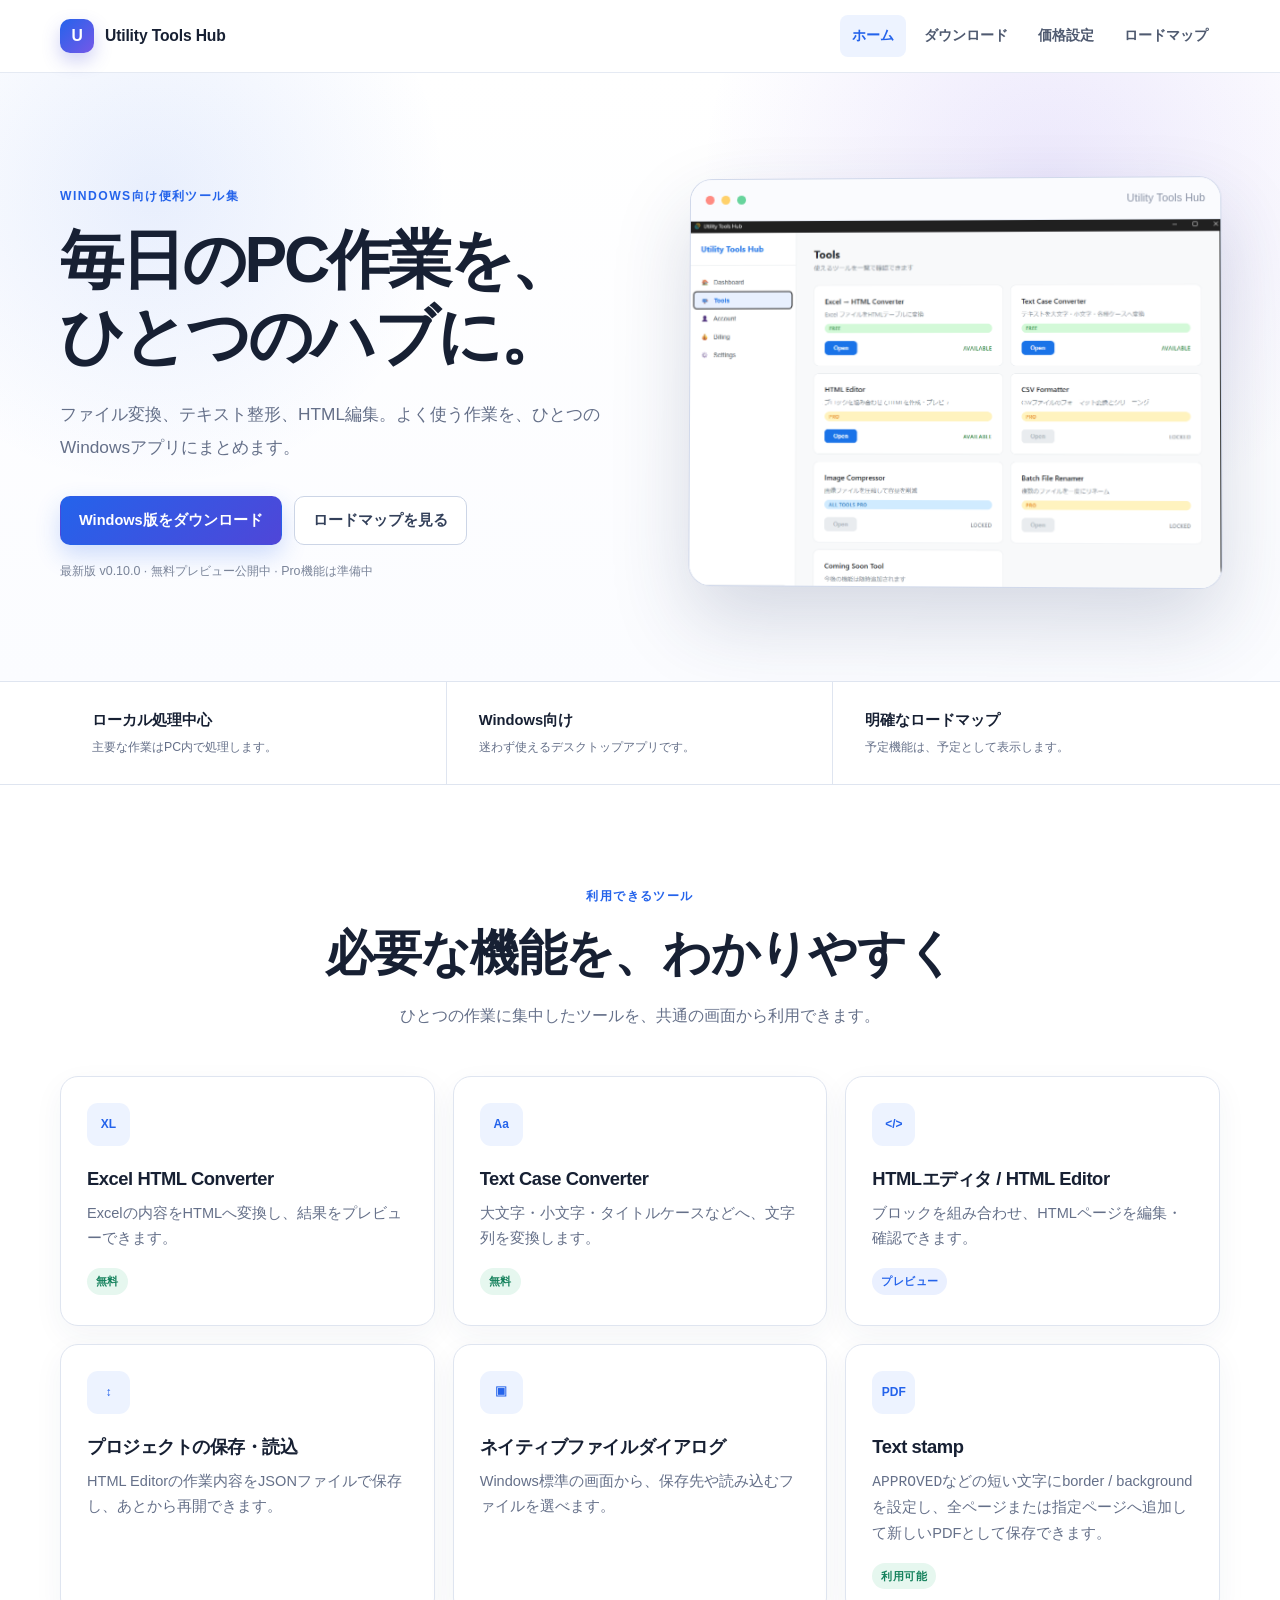
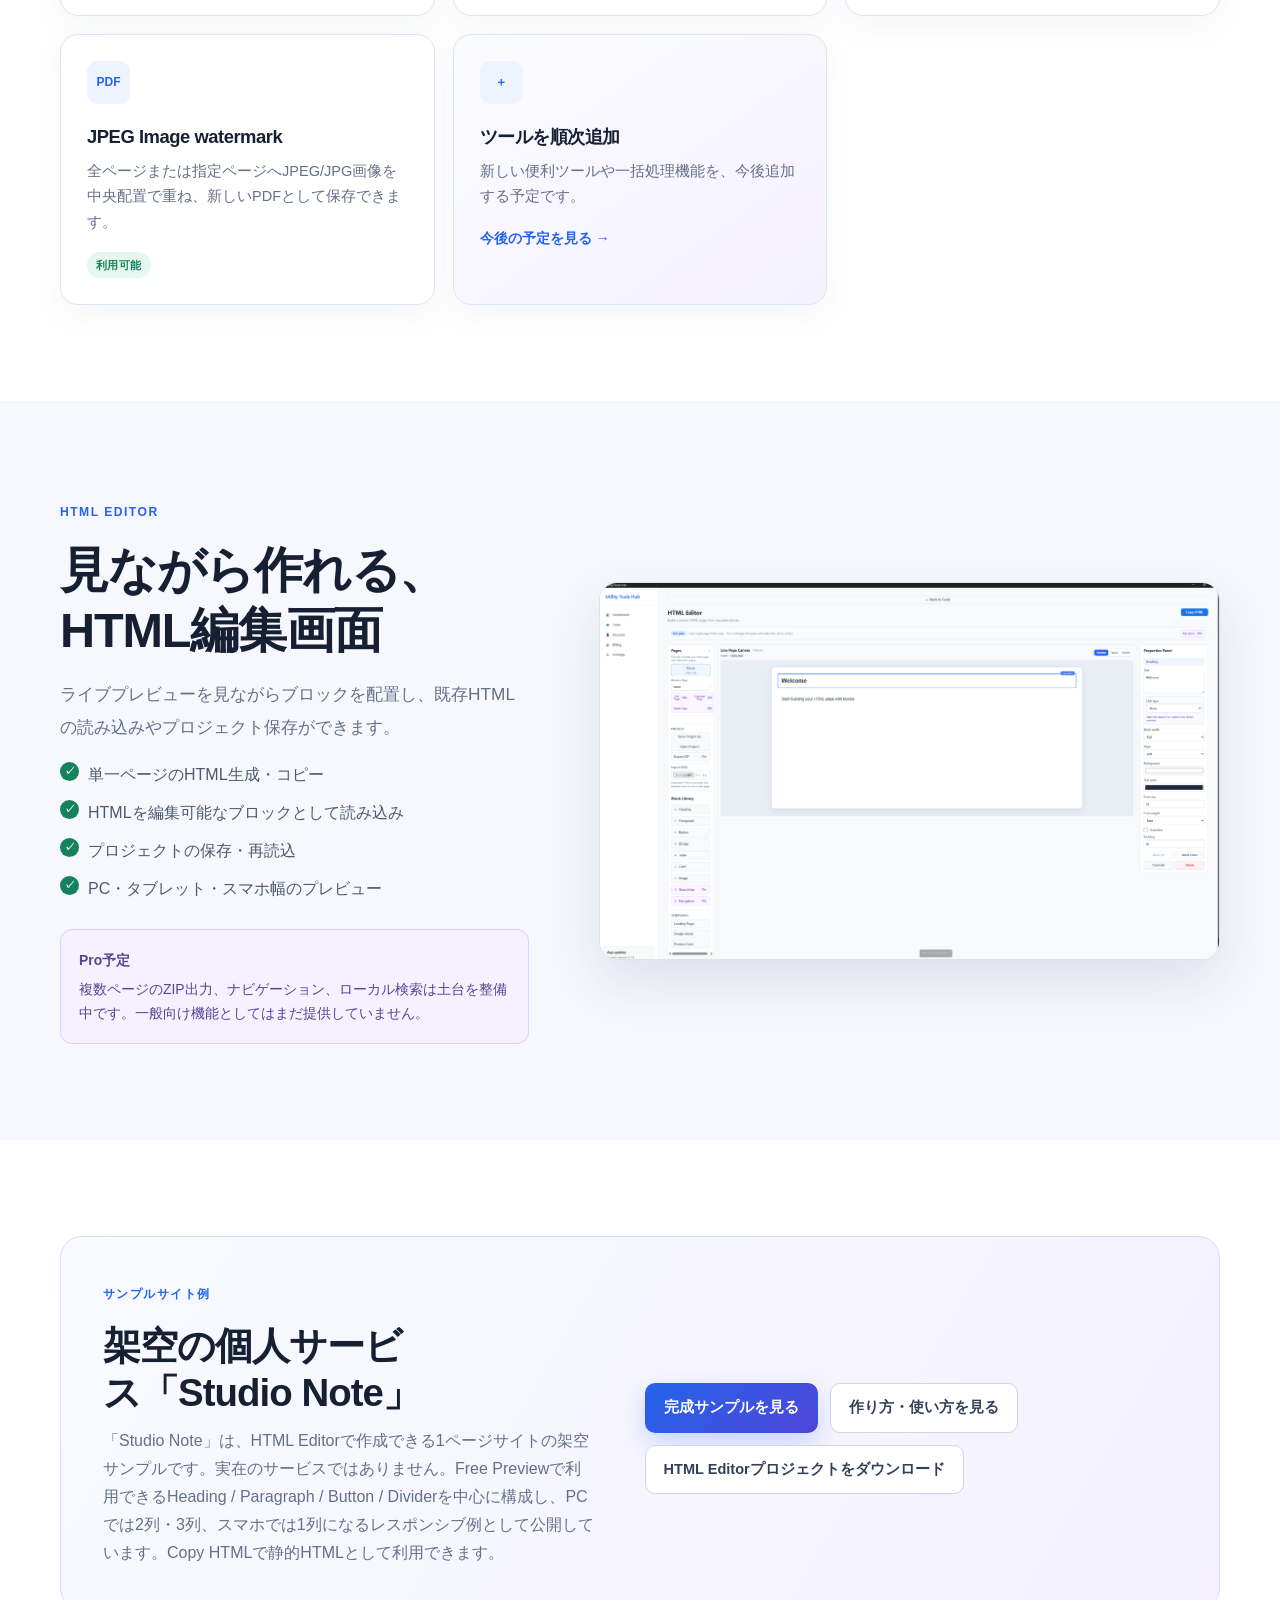
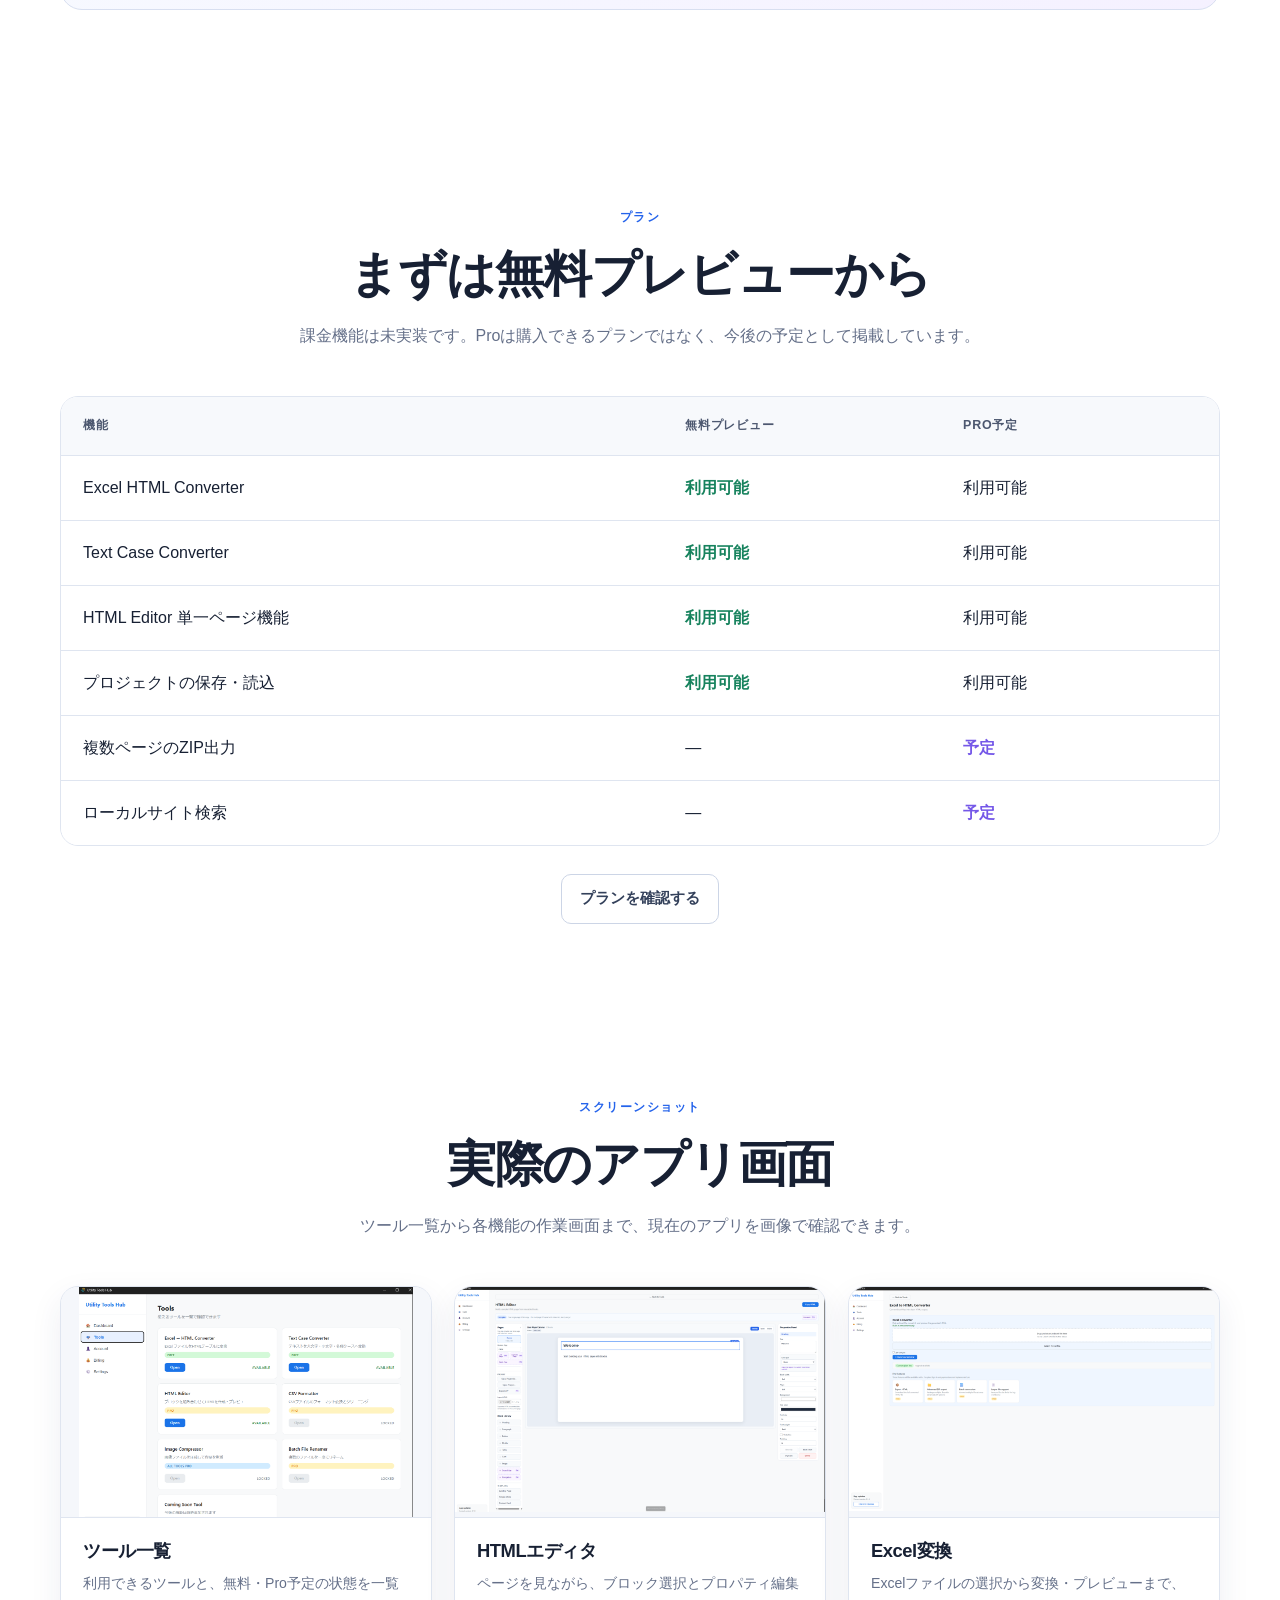
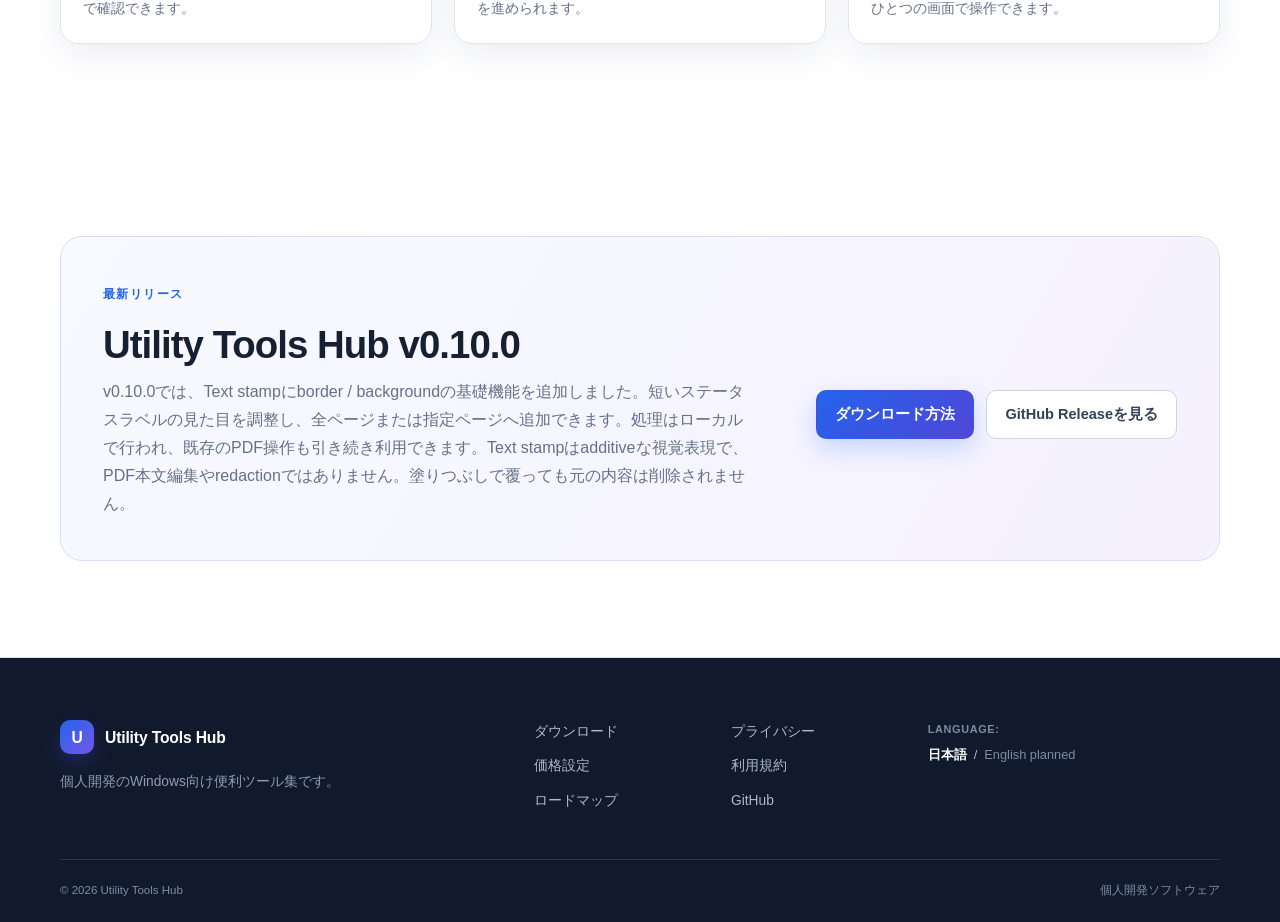
==== commit a2d957dd: "Update website for v0.10.0" ====
--- a/index.html
+++ b/index.html
@@ -34,7 +34,7 @@
             <a class="button button-primary" href="download.html">Windows版をダウンロード</a>
             <a class="button button-secondary" href="roadmap.html">ロードマップを見る</a>
           </div>
-          <p class="microcopy">最新版 v0.9.1 · 無料プレビュー公開中 · Pro機能は準備中</p>
+          <p class="microcopy">最新版 v0.10.0 · 無料プレビュー公開中 · Pro機能は準備中</p>
         </div>
         <figure class="product-window product-screenshot-frame">
           <div class="window-bar"><span></span><span></span><span></span><small>Utility Tools Hub</small></div>
@@ -60,7 +60,7 @@
           <article class="feature-card"><span class="icon-chip">&lt;/&gt;</span><h3>HTMLエディタ / HTML Editor</h3><p>ブロックを組み合わせ、HTMLページを編集・確認できます。</p><span class="status status-preview">プレビュー</span></article>
           <article class="feature-card"><span class="icon-chip">↕</span><h3>プロジェクトの保存・読込</h3><p>HTML Editorの作業内容をJSONファイルで保存し、あとから再開できます。</p></article>
           <article class="feature-card"><span class="icon-chip">▣</span><h3>ネイティブファイルダイアログ</h3><p>Windows標準の画面から、保存先や読み込むファイルを選べます。</p></article>
-          <article class="feature-card"><span class="icon-chip">PDF</span><h3>Text stamp</h3><p><code>APPROVED</code>などの短い文字を、全ページまたは指定ページへ追加して新しいPDFとして保存できます。</p><span class="status status-free">利用可能</span></article>
+          <article class="feature-card"><span class="icon-chip">PDF</span><h3>Text stamp</h3><p><code>APPROVED</code>などの短い文字にborder / backgroundを設定し、全ページまたは指定ページへ追加して新しいPDFとして保存できます。</p><span class="status status-free">利用可能</span></article>
           <article class="feature-card"><span class="icon-chip">PDF</span><h3>JPEG Image watermark</h3><p>全ページまたは指定ページへJPEG/JPG画像を中央配置で重ね、新しいPDFとして保存できます。</p><span class="status status-free">利用可能</span></article>
           <article class="feature-card feature-card-muted"><span class="icon-chip">＋</span><h3>ツールを順次追加</h3><p>新しい便利ツールや一括処理機能を、今後追加する予定です。</p><a class="text-link" href="roadmap.html">今後の予定を見る →</a></article>
         </div>
@@ -135,8 +135,8 @@
 
     <section class="section">
       <div class="container release-card">
-        <div><span class="eyebrow">最新リリース</span><h2>Utility Tools Hub v0.9.1</h2><p>v0.9.1では、Text stampカードのStamp text / Pages / Position周辺の補助説明レイアウトを調整し、3カラム内で長いhelper textが詰まって見える問題を改善しました。新機能を追加するpatch releaseではなく、Text stampのvalidation仕様、<code>pdf_text_stamp</code>、request / response、PDF処理ロジックは変更していません。v0.9.0で追加したText stampと既存PDF操作は引き続き利用できます。</p></div>
-        <div class="button-row"><a class="button button-primary" href="download.html">ダウンロード方法</a><a class="button button-secondary" href="https://github.com/glaylukis-cpu/utility-tools-hub/releases/tag/v0.9.1">GitHub Releaseを見る</a></div>
+        <div><span class="eyebrow">最新リリース</span><h2>Utility Tools Hub v0.10.0</h2><p>v0.10.0では、Text stampにborder / backgroundの基礎機能を追加しました。短いステータスラベルの見た目を調整し、全ページまたは指定ページへ追加できます。処理はローカルで行われ、既存のPDF操作も引き続き利用できます。Text stampはadditiveな視覚表現で、PDF本文編集やredactionではありません。塗りつぶしで覆っても元の内容は削除されません。</p></div>
+        <div class="button-row"><a class="button button-primary" href="download.html">ダウンロード方法</a><a class="button button-secondary" href="https://github.com/glaylukis-cpu/utility-tools-hub/releases/tag/v0.10.0">GitHub Releaseを見る</a></div>
       </div>
     </section>
   </main>
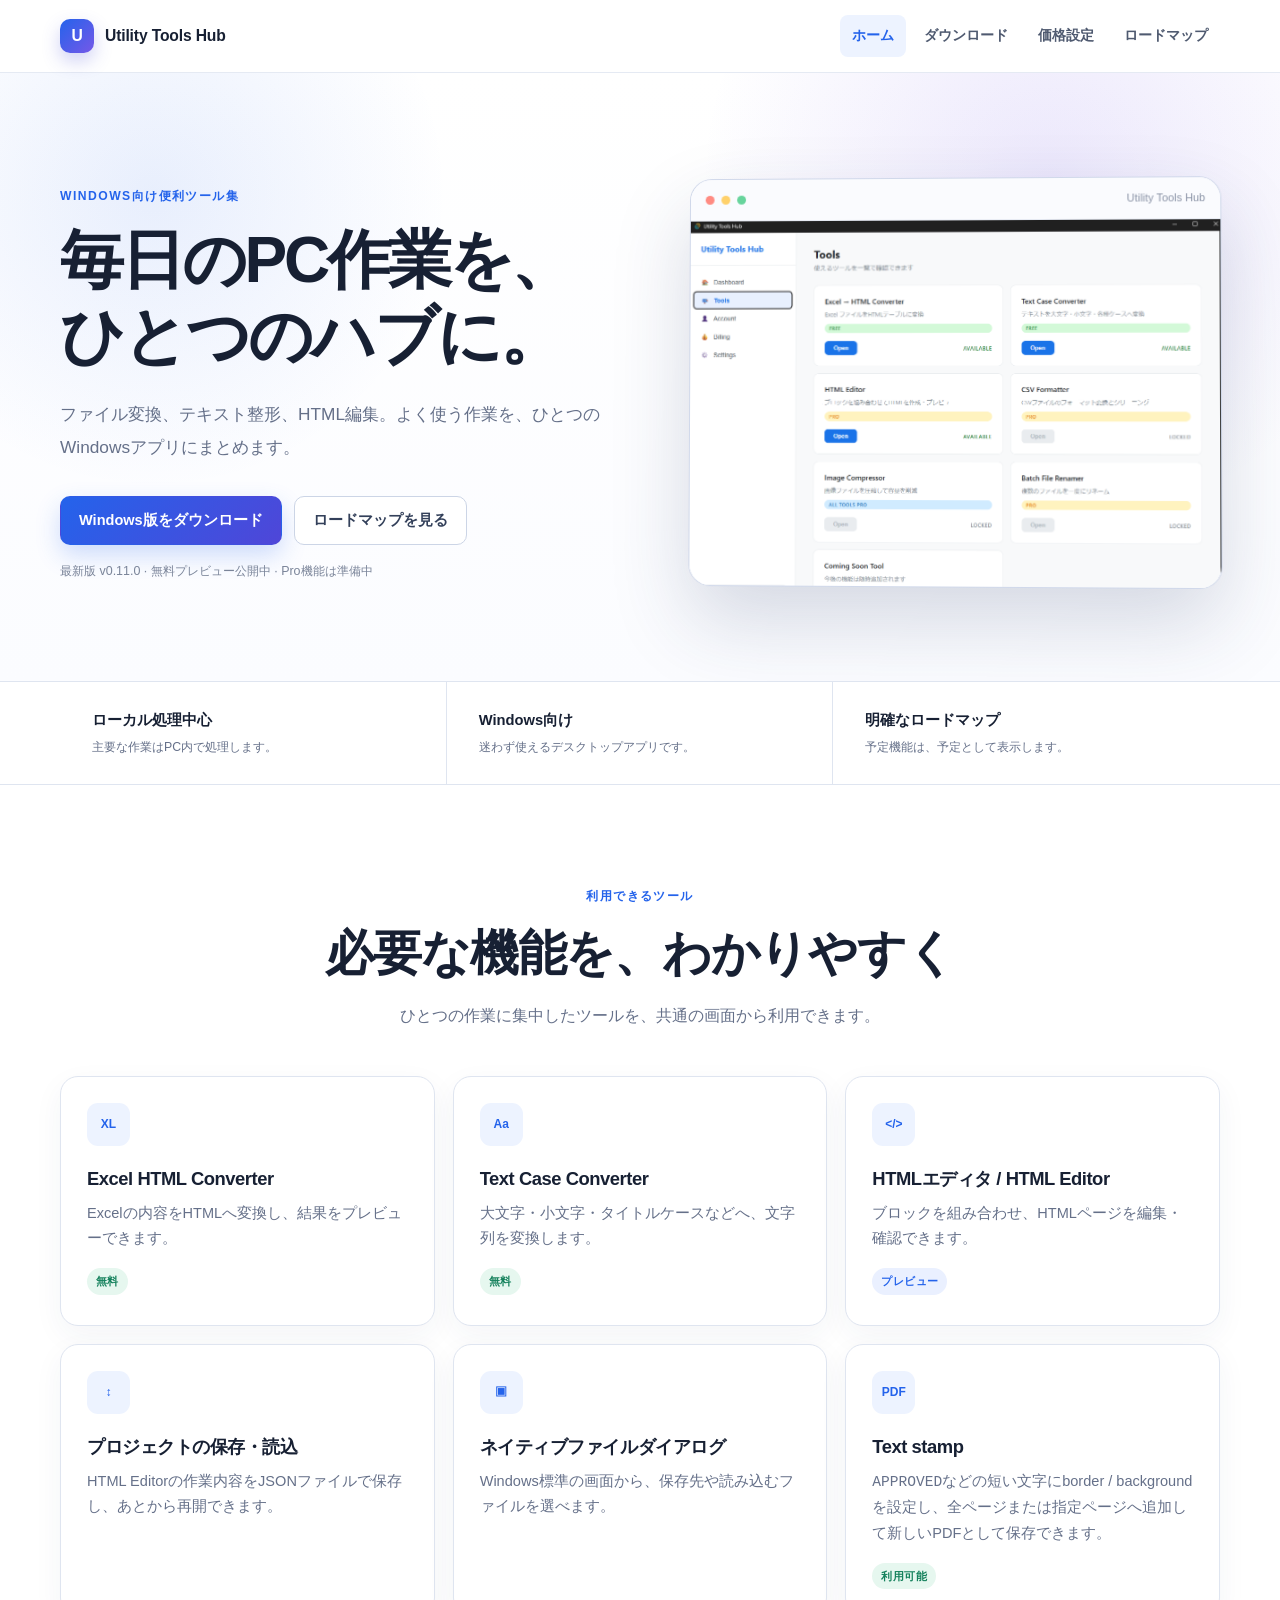
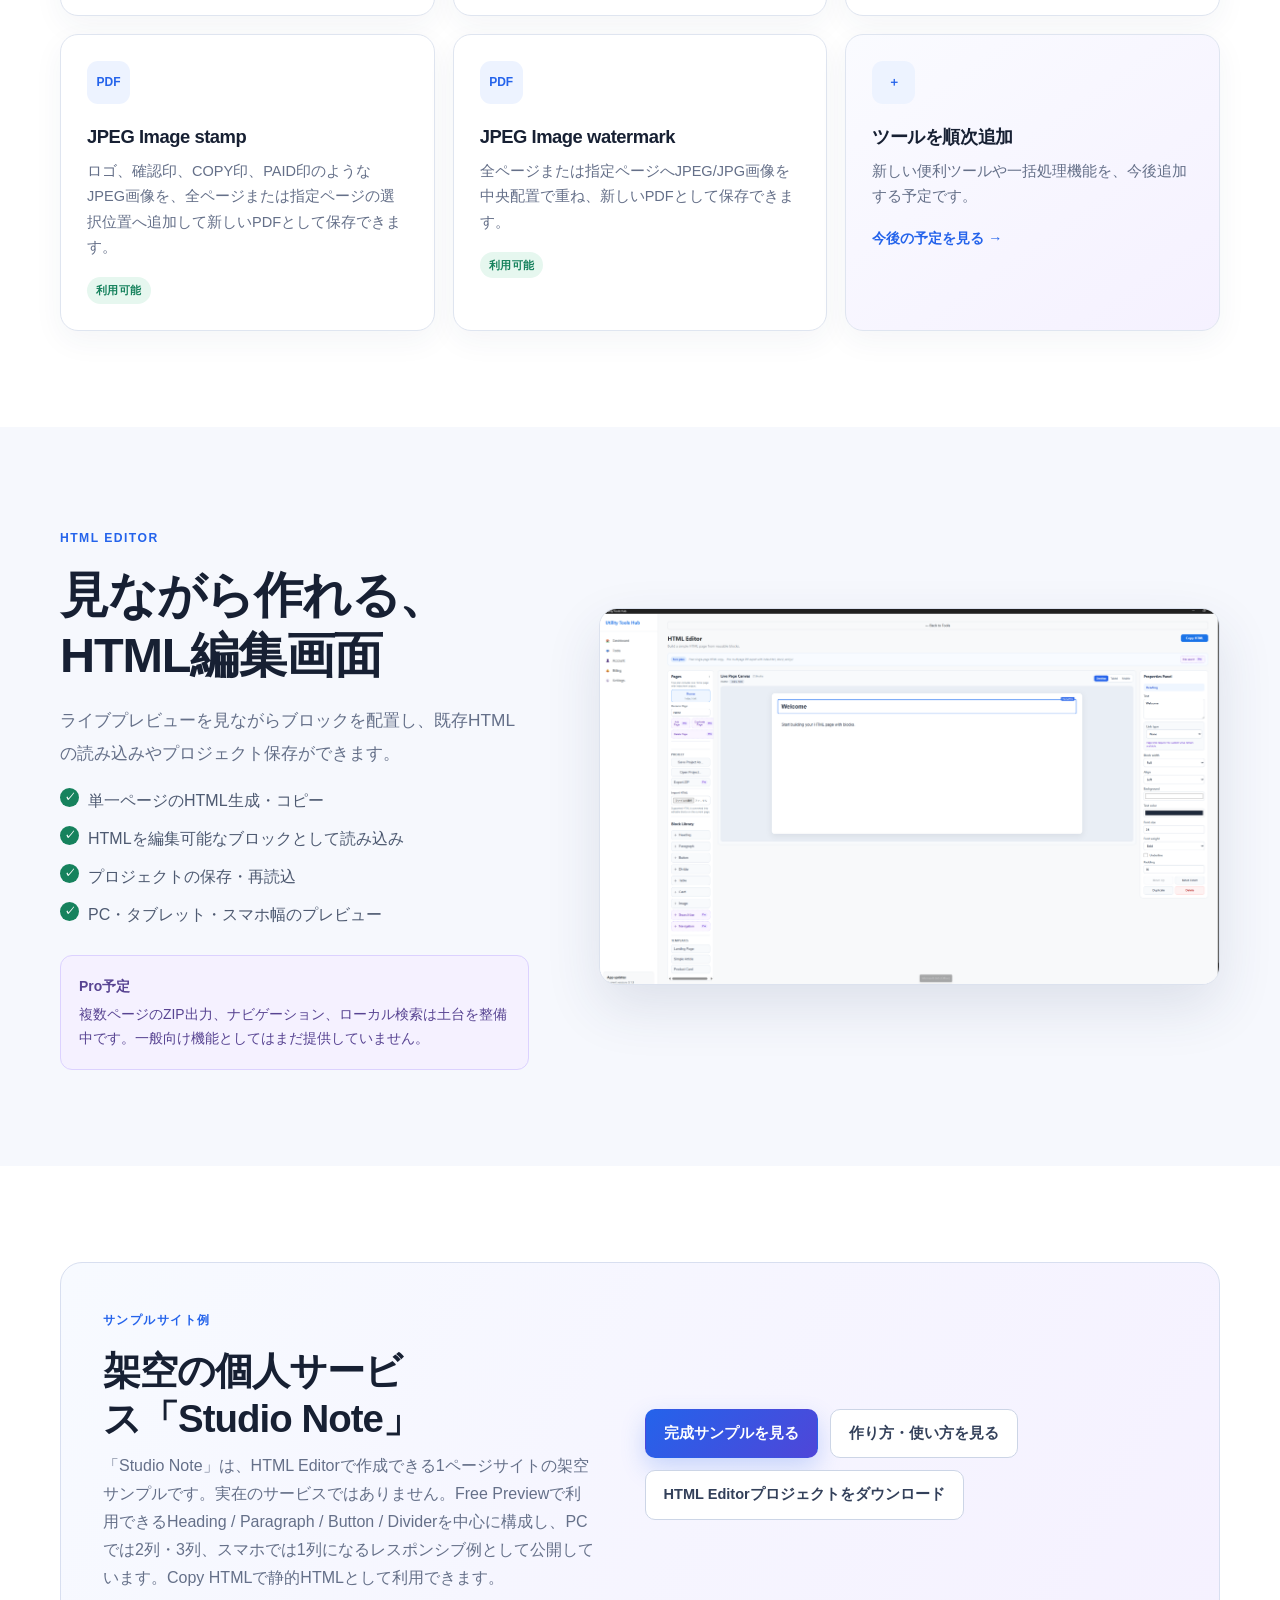
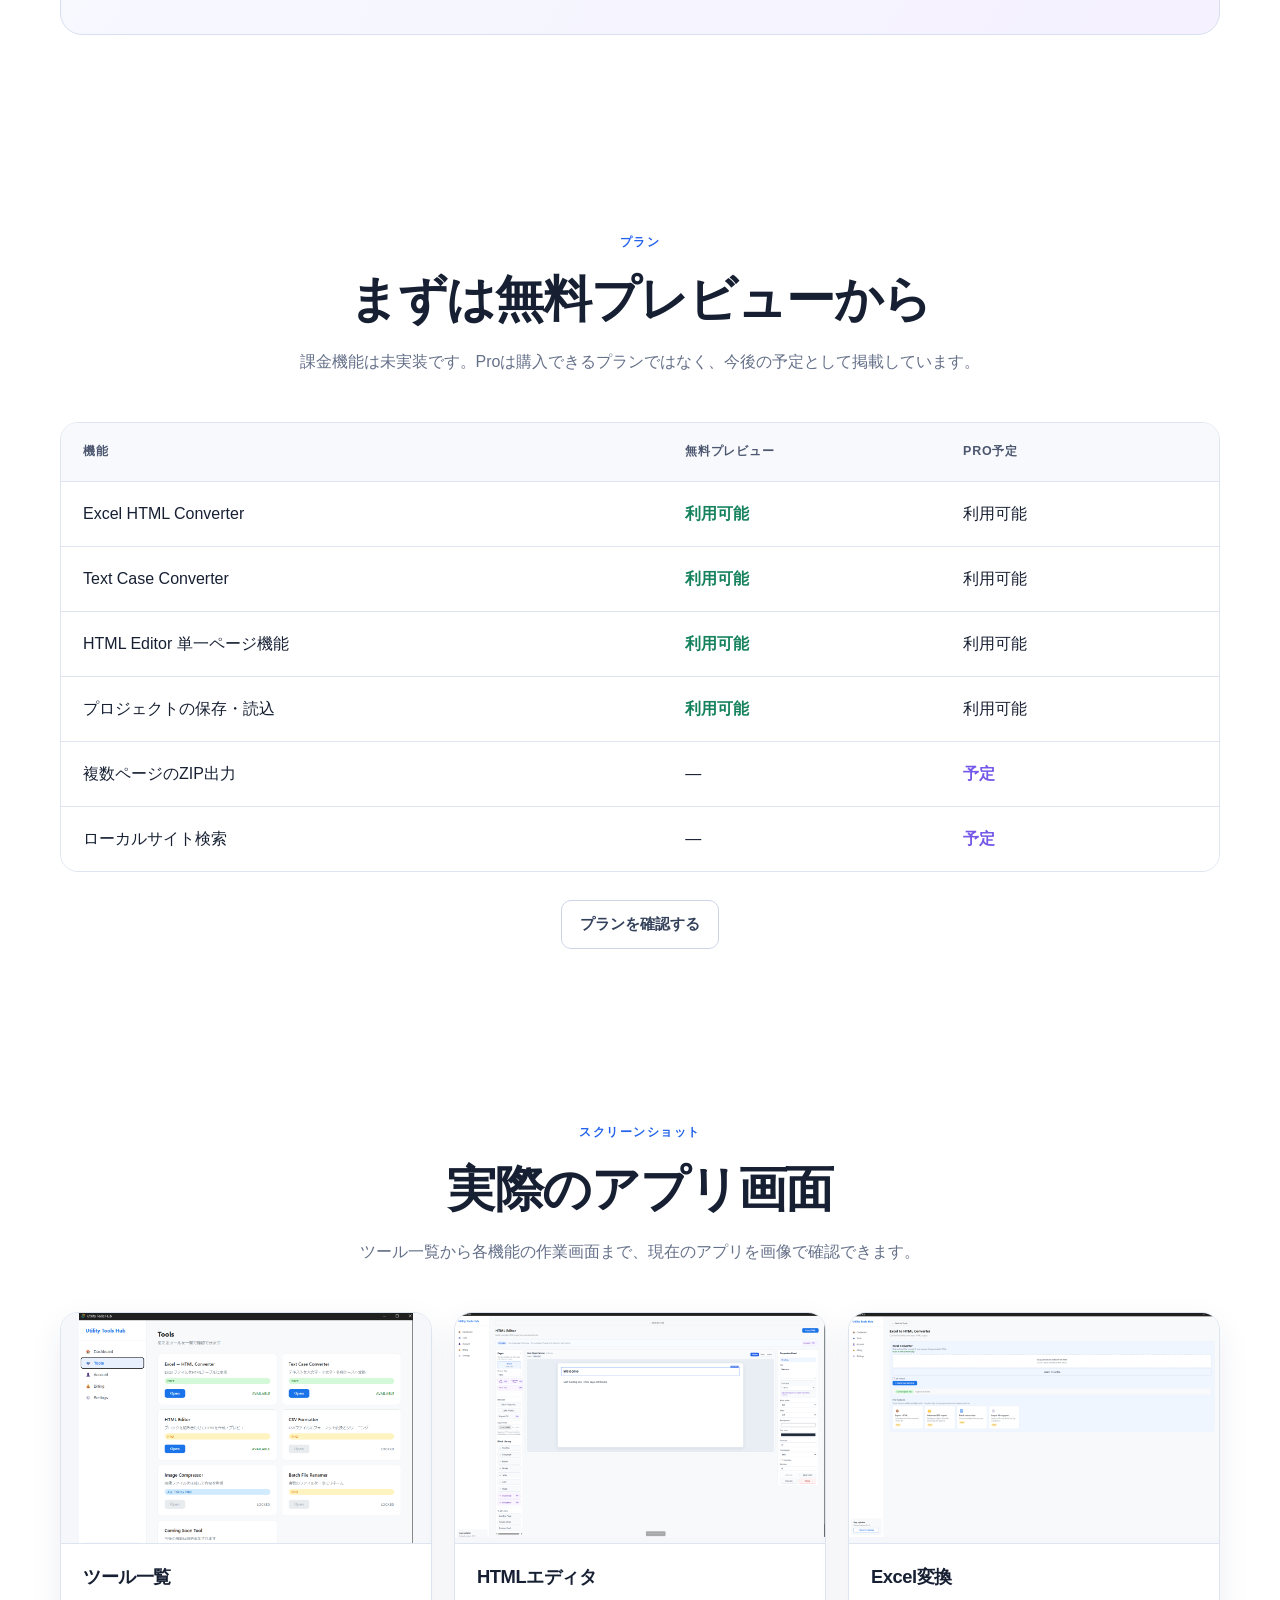
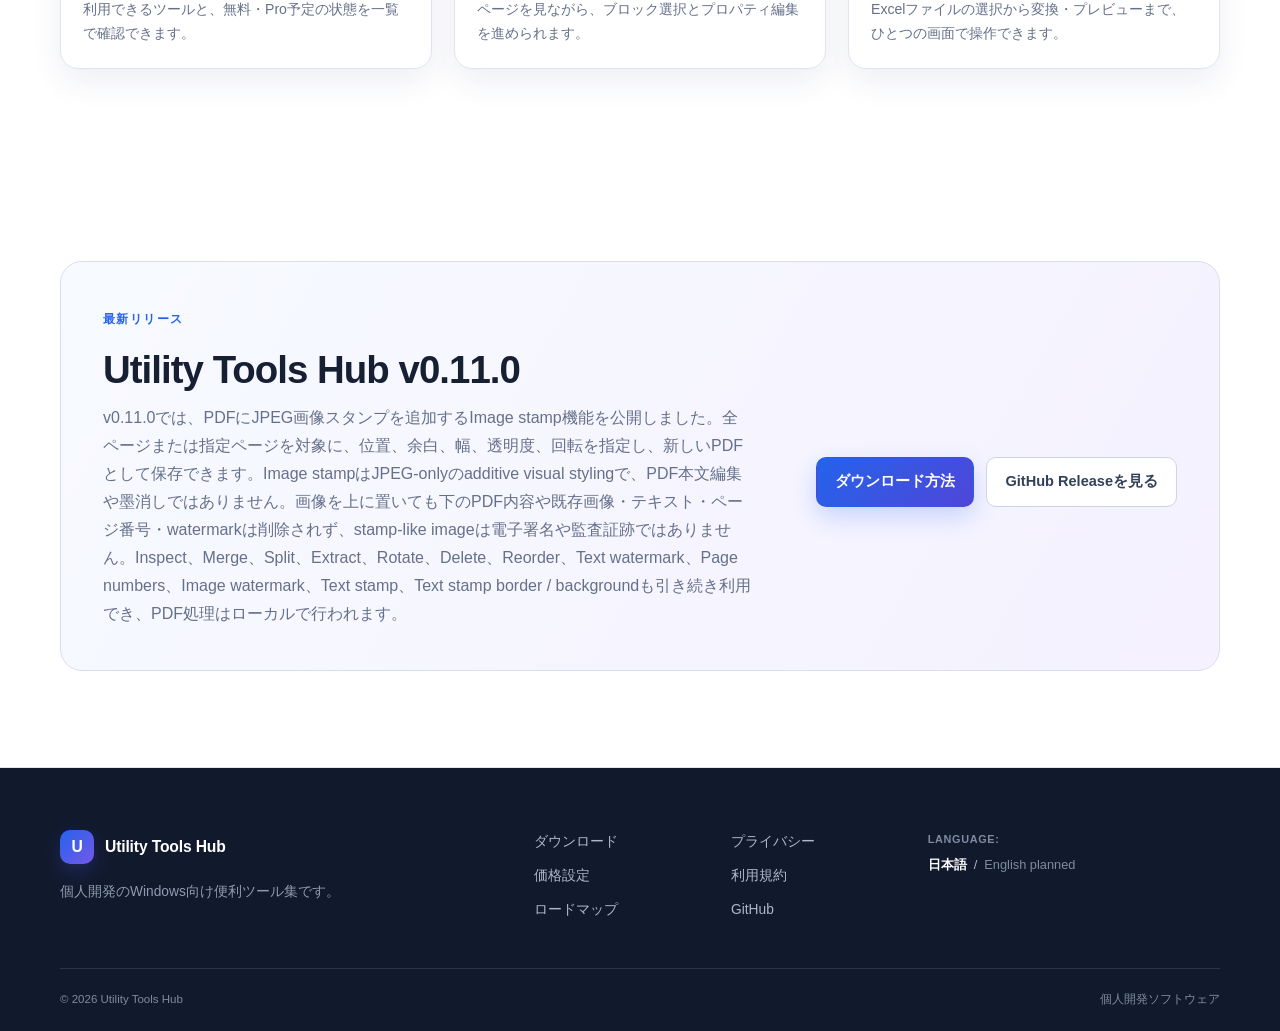
==== commit 66dca51b: "Update website for v0.11.0" ====
--- a/index.html
+++ b/index.html
@@ -34,7 +34,7 @@
             <a class="button button-primary" href="download.html">Windows版をダウンロード</a>
             <a class="button button-secondary" href="roadmap.html">ロードマップを見る</a>
           </div>
-          <p class="microcopy">最新版 v0.10.0 · 無料プレビュー公開中 · Pro機能は準備中</p>
+          <p class="microcopy">最新版 v0.11.0 · 無料プレビュー公開中 · Pro機能は準備中</p>
         </div>
         <figure class="product-window product-screenshot-frame">
           <div class="window-bar"><span></span><span></span><span></span><small>Utility Tools Hub</small></div>
@@ -61,6 +61,7 @@
           <article class="feature-card"><span class="icon-chip">↕</span><h3>プロジェクトの保存・読込</h3><p>HTML Editorの作業内容をJSONファイルで保存し、あとから再開できます。</p></article>
           <article class="feature-card"><span class="icon-chip">▣</span><h3>ネイティブファイルダイアログ</h3><p>Windows標準の画面から、保存先や読み込むファイルを選べます。</p></article>
           <article class="feature-card"><span class="icon-chip">PDF</span><h3>Text stamp</h3><p><code>APPROVED</code>などの短い文字にborder / backgroundを設定し、全ページまたは指定ページへ追加して新しいPDFとして保存できます。</p><span class="status status-free">利用可能</span></article>
+          <article class="feature-card"><span class="icon-chip">PDF</span><h3>JPEG Image stamp</h3><p>ロゴ、確認印、COPY印、PAID印のようなJPEG画像を、全ページまたは指定ページの選択位置へ追加して新しいPDFとして保存できます。</p><span class="status status-free">利用可能</span></article>
           <article class="feature-card"><span class="icon-chip">PDF</span><h3>JPEG Image watermark</h3><p>全ページまたは指定ページへJPEG/JPG画像を中央配置で重ね、新しいPDFとして保存できます。</p><span class="status status-free">利用可能</span></article>
           <article class="feature-card feature-card-muted"><span class="icon-chip">＋</span><h3>ツールを順次追加</h3><p>新しい便利ツールや一括処理機能を、今後追加する予定です。</p><a class="text-link" href="roadmap.html">今後の予定を見る →</a></article>
         </div>
@@ -135,8 +136,8 @@
 
     <section class="section">
       <div class="container release-card">
-        <div><span class="eyebrow">最新リリース</span><h2>Utility Tools Hub v0.10.0</h2><p>v0.10.0では、Text stampにborder / backgroundの基礎機能を追加しました。短いステータスラベルの見た目を調整し、全ページまたは指定ページへ追加できます。処理はローカルで行われ、既存のPDF操作も引き続き利用できます。Text stampはadditiveな視覚表現で、PDF本文編集やredactionではありません。塗りつぶしで覆っても元の内容は削除されません。</p></div>
-        <div class="button-row"><a class="button button-primary" href="download.html">ダウンロード方法</a><a class="button button-secondary" href="https://github.com/glaylukis-cpu/utility-tools-hub/releases/tag/v0.10.0">GitHub Releaseを見る</a></div>
+        <div><span class="eyebrow">最新リリース</span><h2>Utility Tools Hub v0.11.0</h2><p>v0.11.0では、PDFにJPEG画像スタンプを追加するImage stamp機能を公開しました。全ページまたは指定ページを対象に、位置、余白、幅、透明度、回転を指定し、新しいPDFとして保存できます。Image stampはJPEG-onlyのadditive visual stylingで、PDF本文編集や墨消しではありません。画像を上に置いても下のPDF内容や既存画像・テキスト・ページ番号・watermarkは削除されず、stamp-like imageは電子署名や監査証跡ではありません。Inspect、Merge、Split、Extract、Rotate、Delete、Reorder、Text watermark、Page numbers、Image watermark、Text stamp、Text stamp border / backgroundも引き続き利用でき、PDF処理はローカルで行われます。</p></div>
+        <div class="button-row"><a class="button button-primary" href="download.html">ダウンロード方法</a><a class="button button-secondary" href="https://github.com/glaylukis-cpu/utility-tools-hub/releases/tag/v0.11.0">GitHub Releaseを見る</a></div>
       </div>
     </section>
   </main>
